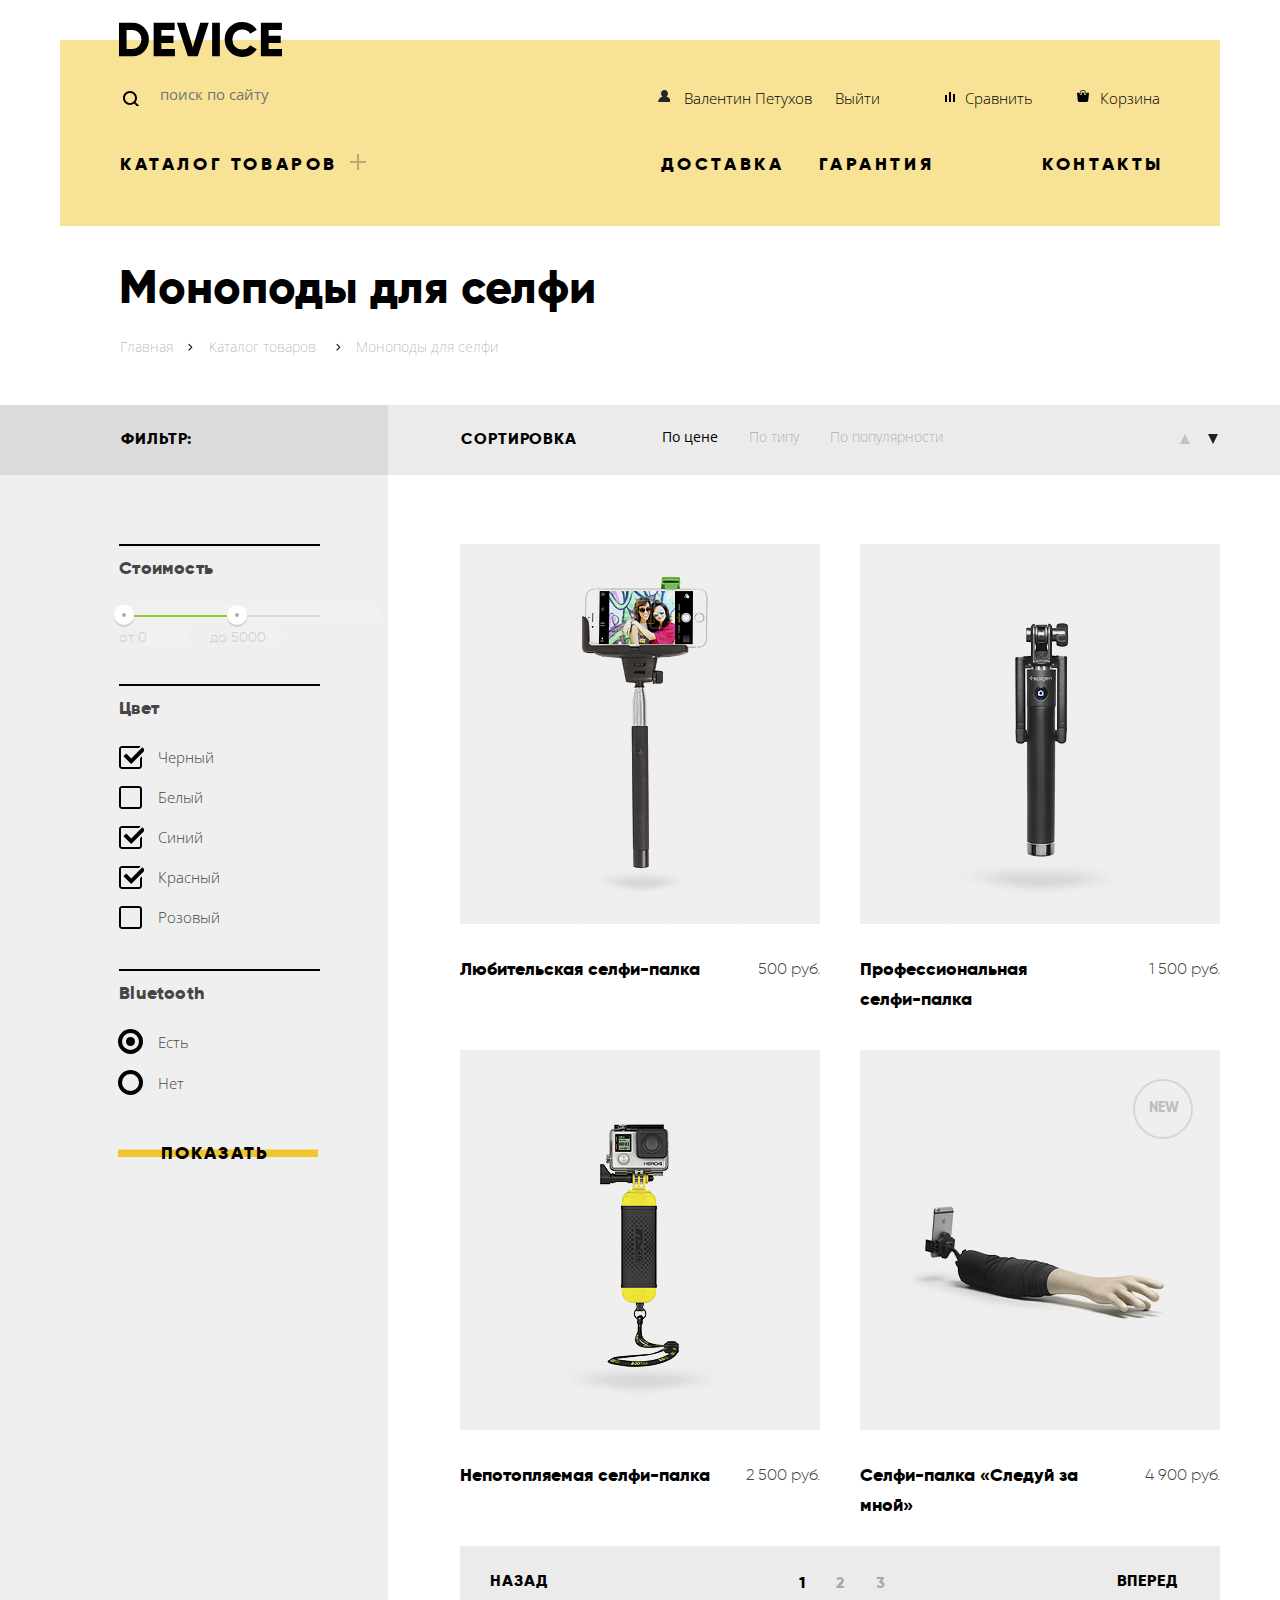
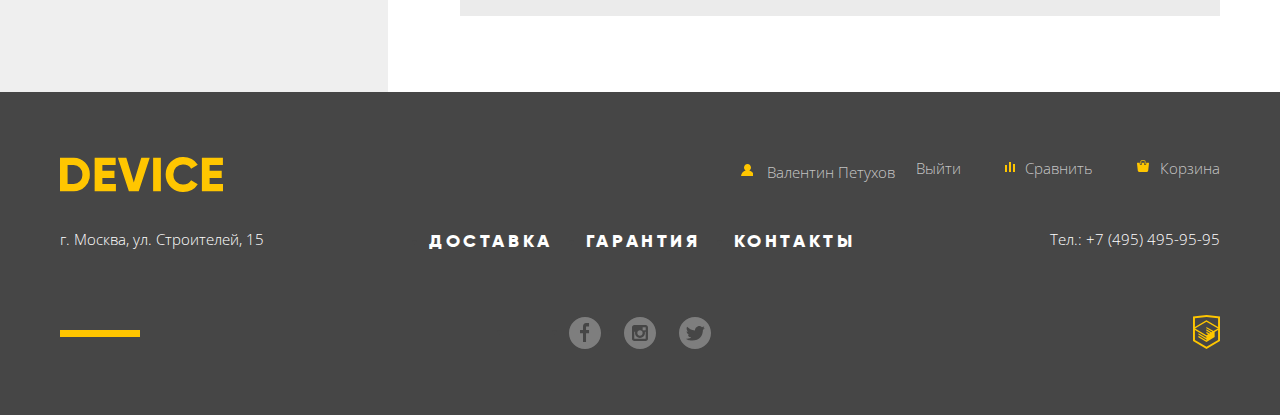
==== catalog.html @ 2dd7c814 "версия на предзащиту" ====
<!DOCTYPE html>
<html lang="ru">

<head>
  <meta charset="utf-8">
  <title>HTML Academy: Девайс</title>
  <link href="https://fonts.googleapis.com/css?family=Open+Sans:300,400&amp;subset=cyrillic" rel="stylesheet">
  <link href="css/normalize.css" rel="stylesheet">
  <link href="css/style-min.css" rel="stylesheet">
</head>

<body>
  <div class="container">
    <header class="header">
      <nav class="header-navigation">
        <a href="index.html"><img class="logo" src="img/logo.svg" width="163" height="35" alt="Логотип интернет-магазина гаджетов «Девайс»"></a>
        <div class="header-top">
          <form class="search-form" action="https://echo.htmlacademy.ru" method="get">
            <input class="search-input" name="search" placeholder="поиск по сайту" type="search">
            <button type="submit" class="button-search" tabindex="-1">Найти</button>
          </form>
          <ul class="user-navigation user-navigation-logged-in">
            <li><a class="user-navigation-username user-navigation-item logged-in" href="#">Валентин Петухов</a></li>
            <li><a class="user-navigation-login user-navigation-item logged-out" href="#">Войти</a></li>
            <li><a class="user-navigation-logout user-navigation-item logged-in" href="#">Выйти</a></li>
            <li><a class="user-navigation-compare user-navigation-item" href="#">Сравнить</a></li>
            <li><a class="user-navigation-basket user-navigation-item" href="#">Корзина</a></li>
          </ul>
        </div>
        <div class="header-bottom">
          <a href="catalog.html" class="dropdown">Каталог товаров</a>
          <div class="dropdown-list">
            <ul class="dropdown-sublist">
              <li><a class="dropdown-list-item" href="#">Виртуальная реальность</a></li>
              <li><a class="dropdown-list-item" href="catalog.html">Моноподы для селфи</a></li>
              <li><a class="dropdown-list-item" href="#">Экшн-камеры</a></li>
            </ul>
            <ul class="dropdown-sublist">
              <li><a class="dropdown-list-item" href="#">Фитнес-браслеты</a></li>
              <li><a class="dropdown-list-item" href="#">Умные часы</a></li>
            </ul>
            <ul class="dropdown-sublist">
              <li><a class="dropdown-list-item" href="#">Квадрокоптеры</a></li>
            </ul>
          </div>
          <ul class="site-navigation">
            <li><a class="site-navigation-delivery site-navigation-item" href="#">Доставка</a></li>
            <li><a class="site-navigation-waranty site-navigation-item" href="#">Гарантия</a></li>
            <li><a class="site-navigation-contacts site-navigation-item" href="#">Контакты</a></li>
          </ul>
        </div>
      </nav>
    </header>
  </div>
  <main>
    <div class="main-top container">
      <h1 class="visually-hidden">Каталог интернет-магазина гаджетов «Девайс»</h1>
      <h2 class="category-title">Моноподы для селфи</h2>
      <ul class="breadcrumbs">
        <li><a class="breadcrumbs-item" href="index.html">Главная</a></li>
        <li><a class="breadcrumbs-item" href="catalog.html">Каталог товаров</a></li>
        <li><a class="breadcrumbs-item">Моноподы для селфи</a></li>
      </ul>
    </div>
    <div class="main-controls-wrapper">
      <div class="main-controls container">
        <h2 class="filter-header">Фильтр:</h2>
        <section class="sort">
          <h2 class="sort-header">Сортировка</h2>
          <ul class="sort-list">
            <li class="sort-item sort-item-current"><a href="#">По цене</a></li>
            <li class="sort-item"><a href="#">По типу</a></li>
            <li class="sort-item"><a href="#">По популярности</a></li>
          </ul>
          <span class="sort-order">
            <a href="#" class="sort-up" aria-label="По возрастанию"></a>
            <a href="#" class="sort-down active" aria-label="По убыванию"></a>
          </span>
        </section>
      </div>
    </div>
    <div class="main-middle-wrapper">
      <div class="main-middle-container">
        <section class="filter">
          <h3 class="visually-hidden">Фильтр товаров</h3>
          <form action="https://echo.htmlacademy.ru" class="filter-form">
            <fieldset class="price-filter">
              <legend class="filter-title">Стоимость</legend>
              <div class="range-filter">
                <div class="range-controls">
                  <div class="scale">
                    <div class="bar"></div>
                  </div>
                  <div class="toggle toggle-min"></div>
                  <div class="toggle toggle-max"></div>
                </div>
                <div class="price-controls">
                  <label class="min-price">от <input name="min-price" type="text" value="0"></label>
                  <label class="max-price">до <input name="max-price" type="text" value="5000"></label>
                </div>
              </div>
            </fieldset>
            <fieldset class="color">
              <legend class="filter-title">Цвет</legend>
              <input class="visually-hidden" type="checkbox" name="black" id="black" checked><label class="checkbox-color"
                for="black">Черный</label>
              <input class="visually-hidden" type="checkbox" name="white" id="white"><label class="checkbox-color" for="white">Белый</label>
              <input class="visually-hidden" type="checkbox" name="blue" id="blue" checked><label class="checkbox-color"
                for="blue">Синий</label>
              <input class="visually-hidden" type="checkbox" name="red" id="red" checked><label class="checkbox-color"
                for="red">Красный</label>
              <input class="visually-hidden" type="checkbox" name="pink" id="pink"><label class="checkbox-color" for="pink">Розовый</label>
            </fieldset>
            <fieldset class="bluetooth">
              <legend class="filter-title">Bluetooth</legend>
              <input class="visually-hidden" name="bluetooth" id="bluetooth-yes" type="radio" checked><label class="checkbox-bluetooth"
                for="bluetooth-yes">Есть</label>
              <input class="visually-hidden" name="bluetooth" id="bluetooth-no" type="radio"><label class="checkbox-bluetooth"
                for="bluetooth-no">Нет</label>
            </fieldset>
            <button type="submit" class="filter-button button">Показать</button>
          </form>
        </section>
        <div class="main-right">
          <section class="goods">
            <h3 class="visually-hidden">Список товаров</h3>
            <ul class="goods-list">
              <li class="goods-item">
                <div class="goods-item-image">
                  <img src="img/product1.jpg" width="360" height="380" alt="Любительская селфи-палка">
                  <div class="goods-pop-up">
                    <button class="button put-in-basket">В корзину</button>
                    <button class="compare">Добавить к сравнению</button>
                  </div>
                </div>
                <div class="goods-info">
                  <h4>
                    <a class="goods-item-name" href="#">Любительская селфи-палка</a>
                  </h4>
                  <span class="goods-item-price">500 руб.</span>
                </div>
              </li>
              <li class="goods-item">
                <div class="goods-item-image">
                  <img src="img/product2.jpg" width="360" height="380" alt="Любительская селфи-палка">
                  <div class="goods-pop-up">
                    <button class="button put-in-basket">В корзину</button>
                    <button class="compare">Добавить к сравнению</button>
                  </div>
                </div>
                <div class="goods-info">
                  <h4>
                    <a class="goods-item-name" href="#">Профессиональная селфи-палка</a> </h4> <span class="goods-item-price">1
                    500 руб.</span>
                </div>
              </li>
              <li class="goods-item">
                <div class="goods-item-image">
                  <img src="img/product3.jpg" width="360" height="380" alt="Любительская селфи-палка">
                  <div class="goods-pop-up">
                    <button class="button put-in-basket">В корзину</button>
                    <button class="compare">Добавить к сравнению</button>
                  </div>
                </div>
                <div class="goods-info">
                  <h4>
                    <a class="goods-item-name" href="#">Непотопляемая селфи-палка</a>
                  </h4>
                  <span class="goods-item-price">2 500 руб.</span>
                </div>
              </li>
              <li class="goods-item">
                <div class="goods-item-image new-product">
                  <img src="img/product4.jpg" width="360" height="380" alt="Любительская селфи-палка">
                  <div class="goods-pop-up">
                    <button class="button put-in-basket">В корзину</button>
                    <button class="compare">Добавить к сравнению</button>
                  </div>
                </div>
                <div class="goods-info">
                  <h4>
                    <a class="goods-item-name" href="#">Селфи-палка «Следуй за мной»</a>
                  </h4>
                  <span class="goods-item-price">4 900 руб.</span>
                </div>
              </li>
            </ul>
          </section>
          <div class="page-navigation">
            <a href="#" class="prev">Назад</a>
            <ul class="page-numbers">
              <li class="page-number page-number-current"><a>1</a></li>
              <li class="page-number"><a href="#">2</a></li>
              <li class="page-number"><a href="#">3</a></li>
            </ul>
            <a href="#" class="next">Вперед</a>
          </div>
        </div>
      </div>
    </div>
  </main>
  <footer>
    <div class="container">
      <div class="footer-top">
        <a href="index.html"><img class="footer-logo" src="img/logo-orange.svg" width="163" height="35" alt="Логотип интернет-магазина гаджетов «Девайс»"></a>
        <ul class="footer-user-navigation user-navigation-logged-in">
          <li><a class="user-navigation-username user-navigation-item logged-in" href="#">Валентин Петухов</a></li>
          <li><a class="user-navigation-login user-navigation-item logged-out" href="#">Войти</a></li>
          <li><a class="user-navigation-logout user-navigation-item logged-in" href="#">Выйти</a></li>
          <li><a class="user-navigation-compare user-navigation-item" href="#">Сравнить</a></li>
          <li><a class="user-navigation-basket user-navigation-item" href="#">Корзина</a></li>
        </ul>
      </div>
      <div class="footer-middle">
        <address class="footer-address">г. Москва, ул. Строителей, 15</address>
        <ul class="footer-site-navigation">
          <li><a class="site-navigation-item" href="#">Доставка</a></li>
          <li><a class="site-navigation-item" href="#">Гарантия</a></li>
          <li><a class="site-navigation-item" href="#">Контакты</a></li>
        </ul>
        <span class="footer-tel">Тел.:<a href="tel:74954959595"> +7 (495) 495-95-95</a></span>
      </div>
      <div class="footer-bottom">
        <ul class="social">
          <li><a class="social-button social-button-facebook" href="#" aria-label="Мы в Фейсбуке"></a></li>
          <li><a class="social-button social-button-instagram" href="#" aria-label="Мы в Инстаграме"></a></li>
          <li><a class="social-button social-button-twitter" href="#" aria-label="Мы в Твиттере"></a></li>
        </ul>
        <a class="developer-logo" href="https://htmlacademy.ru/intensive/htmlcss" aria-label="Ссылка на лендинг интенсива «Профессиональный HTML и CSS, уровень 1»"></a>
      </div>
    </div>
  </footer>
</body>

</html>
---- css/style-min.css ----
@font-face{font-family:"Gilroy";src:local("Gilroy Light"),local("Gilroy-Light"),url(../fonts/gilroylight.woff2) format("woff2"),url(../fonts/gilroylight.woff) format("woff");font-style:normal;font-weight:300}@font-face{font-family:"Gilroy";src:local("Gilroy ExtraBold"),local("Gilroy-ExtraBold"),url(../fonts/gilroyextrabold.woff2) format("woff2"),url(../fonts/gilroyextrabold.woff) format("woff");font-style:normal;font-weight:800}*,::before,::after{box-sizing:inherit}html{box-sizing:border-box}.content-box-compontent{box-sizing:content-box}.visually-hidden{position:absolute;clip:rect(0,0,0,0);width:1px;height:1px;margin:-1px}body{margin:0;font-family:"Open Sans",Arial,sans-serif;font-size:15px;line-height:30px;font-weight:300;color:#464646;background-color:#fff}a{text-decoration:none}img{max-width:100%;max-height:100%}.header{background-image:linear-gradient(180deg,#fff ,#fff 40px,rgba(240,197,46,.5) 40px,rgba(240,197,46,.5) 226px)}.header-top,.header-bottom{border:1px solid transparent}.logo:hover,.footer-logo:hover{opacity:.6}.logo:active,.footer-logo:active{opacity:.3}.button-search{background:0 0;color:transparent;border:0}.search-input:focus+.button-search{width:85px;height:49px;border:2px transparent;border-left:2px solid #000;border-top:2px solid #000;border-bottom:2px solid #000;border-right:2px solid #000;background:0 0;float:right;color:#000;cursor:pointer}.search-input:focus+.button-search:hover{background-color:#000;color:#fff}.search-input:focus+.button-search:active{color:rgba(255,255,255,.3)}.search-form{width:441px}.search-input{background-color:transparent;color:rgba(0,0,0,.3);border:0;width:356px;padding-left:40px;padding-top:19px;padding-bottom:15px;outline:0}.search-input:focus{height:49px;border-bottom:2px solid #000;background:0 0;width:356px}.search-form:hover .search-input::-webkit-input-placeholder{color:rgba(0,0,0,.6)}.search-form:hover .search-input:-ms-input-placeholder{color:rgba(0,0,0,.6)}.search-form:hover .search-input::-ms-input-placeholder{color:rgba(0,0,0,.6)}.search-form:hover .search-input::placeholder{color:rgba(0,0,0,.6)}.search-input:focus{color:#000}.button-search:active{color:rgba(255,255,255,.3);background-color:#000;width:85px;height:49px;border-left:2px solid #000;border-top:2px solid #000;border-bottom:2px solid #000;border-right:2px solid #000;float:right;cursor:pointer}.user-navigation,.dropdown-list,.site-navigation{list-style:none;color:#000}.user-navigation a,.dropdown-list a,.site-navigation a,.dropdown{color:#000}.user-navigation a:hover .user-navigation a::before,.user-navigation a:hover,.dropdown-list a:hover,.site-navigation a:hover,.dropdown:hover{opacity:.6}.user-navigation a:active,.dropdown-list a:active,.site-navigation a:active,.dropdown:active{color:rgba(0,0,0,.3)}.site-navigation a,.dropdown{font-family:"Gilroy",Arial,sans-serif;font-size:18px;font-weight:800;line-height:24px;text-transform:uppercase;letter-spacing:3.6px}.features-slider{list-style:none;position:relative}.slider-title{color:#000;font-family:"Gilroy",Arial,sans-serif;font-size:47px;font-weight:800;line-height:56px;letter-spacing:.17px}.slider-title-number{color:#fff;font-family:"Gilroy",Arial,sans-serif;font-size:179px;font-weight:800;line-height:179.2px}.slider-description{font-family:"Open Sans",Arial,sans-serif;font-size:15px;font-weight:300;line-height:30px}.button{color:#000;font-family:"Gilroy",Arial,sans-serif;font-size:18px;font-weight:800;line-height:24px;text-transform:uppercase;padding-top:6px;padding-right:7px;width:220px;border:0;background-image:linear-gradient(180deg,transparent,transparent 14px,#f0c52e 14px,#f0c52e 21px,transparent 22px,transparent 40px);text-align:center;height:40px;letter-spacing:2.15px;display:inline-block;vertical-align:top}.button:hover{background-image:linear-gradient(#f0c52e,#f0c52e);cursor:pointer}.button:active{color:rgba(0,0,0,.3)}.features-definition{color:#000;font-family:"Gilroy",Arial,sans-serif;font-size:36px;font-weight:300;line-height:48px}.features-header{font-size:13px;line-height:20px}.category-list{list-style:none}.category-name{color:#000;font-family:"Gilroy",Arial,sans-serif;font-size:18px;font-weight:800;line-height:24px}.category-name:active{color:rgba(0,0,0,.3)}.services{background-image:linear-gradient(180deg,#fff,#fff 100px,#e5e5e5 100px,#e5e5e5 388px)}.services-list{list-style:none}.service-name{color:#000;font-family:"Gilroy",Arial,sans-serif;font-size:47px;font-weight:800;line-height:48px}.brands-list{list-style:none}.brands-item{-webkit-filter:grayscale(100%);filter:grayscale(100%);opacity:.2}.brands-item:hover{-webkit-filter:none;filter:none;opacity:1;transition:1s}.about-title{color:#000;font-family:"Gilroy",Arial,sans-serif;font-size:47px;font-weight:800;line-height:48px}.about-partners{list-style:none;margin-bottom:57px}.about-partners-item{color:#000;font-family:"Gilroy",Arial,sans-serif;font-size:16px;font-weight:800;line-height:40px}.contacts-title{color:#000;font-family:"Gilroy",Arial,sans-serif;font-size:47px;font-weight:800;line-height:48px}footer{background-color:#464646;border:1px solid transparent}.footer-user-navigation .user-navigation-item{color:rgba(255,255,255,.7)}.footer-user-navigation .user-navigation-item:hover{color:#fff}.footer-user-navigation>li a.user-navigation-item:hover::before{opacity:.6}.footer-user-navigation>li a.user-navigation-item:active::before{opacity:.3}.footer-user-navigation .user-navigation-item:active{color:rgba(255,255,255,.3)}a.user-navigation-username{display:inline}.footer-site-navigation .site-navigation-item,.footer-address,.footer-tel,.footer-tel a{color:#fff;font-style:normal}.footer-address{min-width:203px}.footer-tel{min-width:164px}.footer-site-navigation .site-navigation-item{font-family:"Gilroy",Arial,sans-serif;font-size:18px;font-weight:800;line-height:24px;text-transform:uppercase;letter-spacing:3.6px}.footer-site-navigation .site-navigation-item:hover{color:rgba(255,255,255,.6)}.footer-site-navigation .site-navigation-item:active{color:rgba(255,255,255,.3)}.write-us-form input[type=text],.write-us-form input[type=email]{font:inherit;background-color:#f2f2f2;border:0;width:360px;height:50px;padding-left:20px;color:rgba(70,70,70,.4)}.write-us-form input[type=text]:invalid,.write-us-form input[type=email]:invalid{background-color:rgba(237,181,181,.5);color:rgba(70,70,70,.4)}.write-us-form input[type=text]:focus,.write-us-form input[type=email]:focus,.write-us-form textarea:focus{background-color:rgba(255,255,255,.5);border:3px solid #f0c52e;outline:0;color:#464646}.write-us-form textarea{resize:none;background-color:#f2f2f2;padding-top:8px;padding-left:20px;width:760px;height:156px;border:0;font:inherit;color:rgba(70,70,70,.4)}.write-us-form input::-webkit-input-placeholder,.write-us-form textarea::-webkit-input-placeholder{opacity:.4;color:#464646;font-family:"Open Sans",Arial,sans-serif;font-size:14px;font-weight:400}.write-us-form input:-ms-input-placeholder,.write-us-form textarea:-ms-input-placeholder{opacity:.4;color:#464646;font-family:"Open Sans",Arial,sans-serif;font-size:14px;font-weight:400}.write-us-form input::-ms-input-placeholder,.write-us-form textarea::-ms-input-placeholder{opacity:.4;color:#464646;font-family:"Open Sans",Arial,sans-serif;font-size:14px;font-weight:400}.write-us-form input::placeholder,.write-us-form textarea::placeholder{opacity:.4;color:#464646;font-family:"Open Sans",Arial,sans-serif;font-size:14px;font-weight:400}button.button{background:0 0;background-image:linear-gradient(180deg,transparent,transparent 19px,#f0c52e 20px,#f0c52e 27px,transparent 27px,transparent 40px)}.category-title{color:#000;font-family:"Gilroy",Arial,sans-serif;font-size:47px;font-weight:800;line-height:48px}.breadcrumbs{list-style:none}.breadcrumbs-item,.sort-item a{color:rgba(0,0,0,.3);font-family:"Open Sans",Arial,sans-serif;font-size:14px;font-weight:300;line-height:24px}.breadcrumbs-item:hover,.sort-item a:hover{color:rgba(0,0,0,.6)}.breadcrumbs-item:active{color:rgba(0,0,0,.1)}.sort-item a:active,.sort-item-current a{color:#000;font-family:"Open Sans",Arial,sans-serif;font-size:14px;font-weight:400;line-height:18px}.filter-header,.sort-header{color:#000;font-family:"Gilroy",Arial,sans-serif;font-size:16px;font-weight:800;line-height:24px;text-transform:uppercase;letter-spacing:.91px}.sort-list{list-style:none}.sort-list li{margin-right:31px}.sort-item{font-size:14px;font-weight:400;flex-shrink:0}.sort-order{display:flex;max-height:10px;margin-top:20px}.sort-up{border-width:0 5.5px 10px 5.5px;border-color:transparent transparent #231f20 transparent;border-style:solid;display:block;margin-right:18px;opacity:.2}.sort-down{border-width:10px 5.5px 0 5.5px;border-color:#231f20 transparent transparent transparent;border-style:solid;display:block;opacity:.2}.sort-up.active,.sort-down.active,.sort-up:active,.sort-down:active{opacity:1}.sort-up:hover,.sort-down:hover{opacity:.4}.goods-list{list-style:none;margin:0;margin-top:30px}.goods-item-name{color:#000;font-family:"Gilroy",Arial,sans-serif;font-size:18px;font-weight:800;line-height:24px}.goods-item-price{color:#464646;font-family:"Gilroy",Arial,sans-serif;font-size:16px;font-weight:300;line-height:24px}.goods-item-image:hover{opacity:.7}.goods-item-image:hover .goods-pop-up{opacity:1}.compare{line-height:20px;font-family:"Open Sans",Arial,sans-serif;font-size:13px;font-weight:300;border:0;background:0 0;cursor:pointer;color:rgba(0,0,0,.5)}.compare:hover{color:#000}.compare:active{color:rgba(0,0,0,.2)}.page-navigation{width:760px;height:70px;padding:1px;background-color:#ebebeb;display:flex;margin-top:-10px}.page-numbers{display:flex;list-style:none;width:100%;justify-content:center;padding-left:19px;margin-top:20px}.prev,.next{display:block;width:137px;padding-left:29px;padding-right:30px;padding-top:22px;color:#000;font-family:"Gilroy",Arial,sans-serif;font-size:16px;font-weight:800;line-height:24px;text-transform:uppercase;letter-spacing:.91px}.next{padding-right:41px}.prev:hover,.next:hover{background-color:#d8d8d8}.prev:active,.next:active{color:rgba(0,0,0,.3)}.page-number:not(:first-child){margin-left:31px}.page-number a{color:rgba(0,0,0,.3);font-family:"Gilroy",Arial,sans-serif;font-size:16px;font-weight:800}.page-number a:hover{color:rgba(0,0,0,.6)}.page-number a:active,.page-number-current a{color:#000}.container{margin:0 auto;width:1200px;padding:0 20px}.header{min-height:226px}.header-top{display:flex;justify-content:space-between}.user-navigation{display:flex;flex-wrap:wrap}.user-navigation.user-navigation-logged-out>li:nth-child(n+4){margin-left:20px}.footer-user-navigation{flex-wrap:wrap}.footer-user-navigation.user-navigation-logged-out>li:nth-child(n+4){margin-left:20px}.dropdown-list{display:none}.header-bottom{display:flex;justify-content:space-between}.site-navigation{display:flex;flex-wrap:wrap}.features-slider{margin:0;padding-left:0}.features-slider li{display:flex;padding-left:90px;padding-top:2px;min-height:594px;background-image:linear-gradient(180deg,rgba(240,197,46,.5),rgba(240,197,46,.5) 113px,#fff 113px,#fff 594px)}.categories{min-height:322px}.services-list{margin:0}.category-name{margin:0}.category-item:nth-child(2) h2{max-width:115px}.category-list{margin:0;display:flex;flex-wrap:nowrap}.services{min-height:388px}.service-name{margin-top:0}.services-list{margin-top:0}.brands-list{display:flex;margin-top:0;margin-bottom:0;margin-left:0;padding-left:0;flex-wrap:wrap}.about-contacts-wrapper{min-height:550px;display:flex;align-items:flex-start;justify-content:space-between;padding-top:13px;padding-bottom:80px}footer{min-height:323px}.footer-top,.footer-middle,.footer-bottom,.footer-user-navigation,.footer-site-navigation{display:flex}.footer-user-navigation{flex-wrap:wrap;list-style:none}.user-navigation{flex-wrap:wrap}.modal-write-us{display:none}.modal-map{display:none}.breadcrumbs{display:flex}.main-middle-container{display:flex;margin:0 auto;width:1200px;padding:0 20px}.main-controls-wrapper{background-image:linear-gradient(to right,#dbdbdb,#dbdbdb 50%,#ebebeb 50%,#ebebeb)}.main-middle-wrapper{background-image:linear-gradient(to right,#efefef,#efefef 50%,#fff 50%,#fff)}.main-controls{display:flex;min-height:70px}.filter{min-width:328px}.sort{display:flex;width:830px;background-color:#ebebeb;padding-left:73px;padding-top:9px}.main-right{min-width:800px;padding-left:72px;background-color:#fff;min-height:1217px;padding-top:39px}.color,.bluetooth{display:flex;flex-direction:column}.goods-list{display:flex;flex-wrap:wrap;padding-left:0}.sort-list{display:flex;margin-top:8px;flex-grow:1;flex-wrap:wrap}li.first-slide{display:none}li.second-slide{display:none}li.third-slide{display:none}li.services-third-slide,li.services-second-slide{display:none}.services-slider{margin-top:0}header{padding-top:22px;padding-left:59px;padding-right:55px}.dropdown{padding-top:22px;min-width:240px}.site-navigation{padding-top:4px}.site-navigation-waranty{margin-right:108px}.site-navigation-delivery{margin-right:35px}.user-navigation-logged-out .logged-in{display:none}.user-navigation-logged-in .logged-out{display:none}.user-navigation-logged-out li:first-child{margin-top:0;min-width:234px}.user-navigation-logged-in li:first-child{margin-top:0;min-width:171px}.user-navigation-logged-in li:nth-child(3){margin-top:0;min-width:63px}.user-navigation-logged-in{padding-top:0}.user-navigation-compare{position:relative;padding-left:20px;margin-left:47px}.user-navigation-compare::before{content:"";position:absolute;top:4px;left:0;width:12px;height:17px;background-image:url(../img/compare.svg);background-repeat:no-repeat;background-position:0 0}.user-navigation{padding-right:4px;margin-top:16px}.user-navigation-basket{margin-left:50px;margin-right:0;padding-left:17px;position:relative}.user-navigation-basket::before{content:"";position:absolute;top:2px;left:-6px;width:12px;height:12px;background-image:url(../img/cart.svg);background-repeat:no-repeat;background-position:0 0}a.user-navigation-login{position:relative;padding-left:20px}a.user-navigation-username{position:relative;padding-left:20px}.user-navigation-login::before,.user-navigation-username::before{content:"";position:absolute;top:2px;left:-6px;width:12px;height:12px;background-image:url(../img/user.svg);background-repeat:no-repeat;background-position:0 0}.search-form{position:relative}.search-form::before{content:"";position:absolute;top:24px;left:3px;width:17px;height:15px;background-image:url(../img/search.svg);background-repeat:no-repeat;background-position:0 0}.slider-controls label{display:inline-block;vertical-align:top;width:12px;height:12px;margin-right:8px;margin-left:13px;vertical-align:top;background-color:transparent;border:1px solid #050505;border-radius:50%;cursor:pointer}.slider-controls{position:absolute;bottom:235px;right:95px;z-index:20;font-size:0}#first-slide:checked~.features-slider #slide1,#second-slide:checked~.features-slider #slide2,#third-slide:checked~.features-slider #slide3{display:flex}.features-table th{padding-top:7px;display:block}.features-table tr{display:flex;flex-direction:column;padding-right:71px;display:block}.features-table tbody{display:flex;padding-top:45px}.slider-container{position:relative}.first-label{position:relative}#first-slide:checked~.slider-controls label:first-child:before,#second-slide:checked~.slider-controls label:nth-child(2):before,#third-slide:checked~.slider-controls label:nth-child(3):before{content:"";position:absolute;display:inline-block;vertical-align:top;width:6px;height:6px;margin-right:8px;margin-top:2px;margin-left:2px;vertical-align:top;background-color:transparent;border:1px solid #050505;border-radius:50%;cursor:pointer}.slider-title-number{position:absolute;right:49px;top:-10px;z-index:5}.item-info{padding-top:31px;width:561px}.slider-description{max-width:480px;margin-top:20px;min-height:90px}.slider-title{margin-bottom:0;position:relative;z-index:21}li.second-slide{padding-left:116px}.second-slide img{margin-top:12px}li.third-slide{padding-left:31px}.third-slide img{margin-top:65px}.slide{justify-content:space-between}.features-table tr:nth-child(2){padding-left:7px}.third-slide>.item-info>.features-table tr:first-child{padding-right:35px}.slider-title::before{content:"";position:absolute;background-color:#fff;width:100px;height:7px;z-index:100;right:460px;bottom:146px}.dropdown{position:relative;padding-right:20px}.dropdown::before{-webkit-transform:rotate(90deg);transform:rotate(90deg)}.dropdown::before,.dropdown::after{position:absolute;right:-6px;top:31px;width:16px;height:2px;margin-bottom:-1px;content:'';opacity:1;background-color:#b9a975}.site-navigation>li:nth-child(n+4)>a{margin-left:20px}.header-bottom{position:relative}.dropdown:hover+.dropdown-list,.dropdown-list:hover{position:absolute;right:0;background-color:#f8e296;display:flex;top:45px;width:1160px;min-height:163px;left:-60px;z-index:120;padding-left:20px;padding-top:30px}.dropdown-sublist{list-style:none;padding-right:19px}.category-list{padding-left:0;flex-wrap:wrap}.category-list>li:nth-child(6n) a{margin-right:0}.categories{display:flex}a.category-link{padding-top:193px;display:block;width:160px;margin-right:40px}.category-item{position:relative}.virtual-reality:before,.monopod:before,.action-cameras:before,.bracelets:before,.smart-watches:before,.quadrocopter:before{content:"";position:absolute;top:52px;left:31px;width:125px;height:125px;background-repeat:no-repeat;background-position:0 0;z-index:10}.virtual-reality:before{background-image:url(../img/popular-1.svg)}.monopod:before{background-image:url(../img/popular-2.svg);top:41px;left:38px}.action-cameras:before{background-image:url(../img/popular-3.svg);top:38px;left:49px}.bracelets:before{background-image:url(../img/popular-4.svg);top:50px;left:28px}.smart-watches:before{background-image:url(../img/popular-5.svg);top:32px;left:55px}.quadrocopter:before{background-image:url(../img/poppular-6.svg);top:49px;left:13px;width:132px}.virtual-reality:after,.monopod:after,.action-cameras:after,.bracelets:after,.smart-watches:after,.quadrocopter:after{content:"";position:absolute;top:0;left:0;width:160px;height:160px;background-color:#f0c52e;background-repeat:no-repeat;background-position:0 0;z-index:5;opacity:.5}.virtual-reality:hover:after,.monopod:hover:after,.action-cameras:hover:after,.bracelets:hover:after,.smart-watches:hover:after,.quadrocopter:hover:after{opacity:1}.virtual-reality:active:before,.virtual-reality:active h2,.monopod:hover:active:before,.monopod:active h2,.action-cameras:active:before,.action-cameras:active h2,.bracelets:active:before,.bracelets:active:active h2,.smart-watches:active:before,.smart-watches:active h2,.quadrocopter:active:before,.quadrocopter:active h2{opacity:.3}.middle-slider-wrapper{display:flex}.middle-slider-slider-controls{display:flex;flex-direction:column;width:284px;position:relative}.middle-slider-slider-controls::after{content:"";position:absolute;width:7px;height:319px;background-color:#000;right:0;top:-82px}.middle-slider-slider-controls{margin-top:82px}.middle-slider-slider-controls .button{width:160px;padding-left:4px;margin-bottom:23px}#middle-slider-first-slide:checked~.middle-slider-wrapper>.middle-slider-slider-controls label:first-child,#middle-slider-second-slide:checked~.middle-slider-wrapper>.middle-slider-slider-controls label:nth-child(2),#middle-slider-third-slide:checked~.middle-slider-wrapper>.middle-slider-slider-controls label:nth-child(3){background-image:linear-gradient(#000,#000);color:#f7e184;width:278px;padding-top:8px;padding-right:125px;box-sizing:border-box;margin-top:-3px;margin-bottom:26px}.services-slider{width:876px}#middle-slider-first-slide:checked~.middle-slider-wrapper>.services-slider #middle-slider-slide1,#middle-slider-second-slide:checked~.middle-slider-wrapper>.services-slider #middle-slider-slide2,#middle-slider-third-slide:checked~.middle-slider-wrapper>.services-slider #middle-slider-slide3{display:block}.services-first-slide{display:none}.services-slider li{padding-top:72px;padding-left:77px;position:relative}.service-name{margin-bottom:32px}.service-description{width:450px}.services-slider li::before{content:"";position:absolute;top:85px;right:37px;width:165px;height:190px;background-repeat:no-repeat;background-position:0 0;z-index:5;opacity:1}.services-first-slide::before{background-image:url(../img/delivery.svg)}li.services-second-slide::before{background-image:url(../img/warranty.svg);top:61px;right:52px}li.services-third-slide::before{background-image:url(../img/credit.svg);top:61px;right:61px}.brands{min-height:287px;padding-top:94px}.brands-item:not(:first-child){padding-left:40px}.contacts{min-height:562px;display:flex;flex-direction:column}.about{min-height:562px;display:flex;flex-direction:column}.about .button,.contacts .button{padding-right:19px;width:260px;display:block}.about-title{margin-bottom:28px;position:relative}.about-title::before{content:"";width:80px;height:7px;top:-52px;position:absolute;background-color:#000}.about-text{width:475px}.about-partners{margin-top:50px;padding-left:35px}.about-partners-item{position:relative}.about-partners-item::before{content:"";position:absolute;display:inline-block;vertical-align:top;width:8px;height:8px;background-color:transparent;border:2px solid #e5e5e5;border-radius:50%;left:-34px;top:17px}.contacts-title{position:relative;margin-left:0;margin-bottom:28px}.contacts-title::before{content:"";width:80px;height:7px;margin-left:3px;top:-52px;position:absolute;background-color:#000}.contacts{padding-left:7px;width:570px}.contacts-info{padding-left:1px;margin-bottom:39px}.contacts img{margin-left:3px}.contacts .button{margin-left:3px;padding-left:6px}.footer-top{padding-top:47px}.footer-user-navigation{margin-top:13px;margin-left:auto}.footer-user-navigation.user-navigation-logged-out li:first-child{margin-top:4px;min-width:107px}.footer-user-navigation.user-navigation-logged-in li:first-child{margin-top:4px;min-width:149px}.footer-user-navigation.user-navigation-logged-in li:nth-child(4)>a{margin-top:0;margin-left:44px}.footer-user-navigation.user-navigation-logged-in .user-navigation-logout{padding-left:20px}.footer-top .user-navigation-login::before,.footer-top .user-navigation-username::before{background-image:url(../img/user-orange.svg)}.footer-top .user-navigation-compare::before{background-image:url(../img/compare-orange.svg)}.footer-top .user-navigation-basket::before{background-image:url(../img/cart-orange.svg)}.footer-user-navigation>li:nth-child(2) a.user-navigation-item{margin-left:-3px}.footer-logo{margin-top:17px}.footer-middle{padding-top:22px}ul.footer-site-navigation{margin-top:2px;padding-left:0;margin-left:165px;flex-wrap:wrap}.footer-site-navigation li{margin-right:33px}.footer-tel{margin-left:auto}.footer-bottom{position:relative;min-height:100px}.footer-bottom::before{content:"";position:absolute;width:80px;height:7px;top:59px;background-color:#ffc600}.social{display:flex;margin-left:454px;margin-top:45px;padding:0;max-width:190px;flex-wrap:wrap}.social li{padding-bottom:10px}a.social-button{position:relative;margin-left:55px;opacity:.3}.social-button::after{content:"";position:absolute;width:32px;height:32px;opacity:1;background-image:url(../img/fb.svg);padding-right:22px;top:-4px}.social-button:hover,.social-button:focus,.developer-logo:hover{opacity:.6}.social-button:active{opacity:.1}.developer-logo:active,.developer-logo:focus{opacity:.3}.social-button-facebook::after{background-image:url(../img/fb.svg)}.social-button-instagram::after{background-image:url(../img/inst.svg)}.social-button-twitter::after{background-image:url(../img/twit.svg)}.developer-logo{position:relative;margin-left:auto}.developer-logo:after{content:"";position:absolute;width:27px;height:34px;right:0;bottom:22px;background-image:url(../img/logo-html.svg)}.goods-item{position:relative}.breadcrumbs{margin-left:20px}.category-title{margin-top:37px;margin-left:59px;margin-bottom:20px}.breadcrumbs li:first-child{position:relative;margin-right:36px}.breadcrumbs li:not(:first-child){position:relative;margin-right:40px}.breadcrumbs>li:not(:last-of-type)::before,.breadcrumbs>li:not(:last-of-type)::after{position:absolute;right:-19px;top:17px;width:4px;height:1.3px;margin-bottom:-3px;content:'';background-color:#000}.breadcrumbs>li:not(:last-of-type)::after{-webkit-transform:translateY(-3px) rotate(45deg);transform:translateY(-3px) rotate(45deg)}.breadcrumbs>li:not(:last-of-type)::before{-webkit-transform:translateY(3px) rotate(-45deg);transform:translateY(3px) rotate(-45deg);width:5px;top:14px;right:-20px}.breadcrumbs>li:not(:first-child)::before{right:-25px}.breadcrumbs>li:not(:first-child)::after{right:-24px}.main-top{min-height:142px}.filter-item{margin:0;padding:0;border:0}.range-filter{width:260px;margin-top:20px;box-sizing:content-box}.filter-item legend{font-size:18px;line-height:24px;text-transform:uppercase;font-weight:700}.range-controls{position:relative;height:7px;margin-left:-5px;margin-bottom:0;padding-top:10px;padding-right:59px;background-color:#f1f1f1;border-radius:5px}.range-controls .scale{height:2px;background:#d7dcde}.range-controls .bar{width:60%;height:2px;margin-left:0;background:#91c92f}.range-controls .toggle{position:absolute;top:0;left:0;width:4px;height:4px;padding:0;border:8px solid #fff;background-color:#ababab;box-shadow:0 2px 1px 0 #cfcfcf;border-radius:50%;cursor:pointer}.range-controls .toggle-min{left:0}.range-controls .toggle-max{left:113px}.price-controls{font-size:0}.price-controls label{display:inline-block;vertical-align:top;min-width:91px;font-size:14px;font-family:"Gilroy",Arial,sans-serif;font-weight:300;color:#cfcfcf}.price-controls input{width:50px;padding:0 0;text-align:left;color:#cfcfcf;border:0;border-radius:5px;background:#f1f1f1;font-family:"Gilroy",Arial,sans-serif;font-weight:300}.filter-form fieldset{border:0}.filter-header{width:328px;padding-left:61px;padding-top:9px}.sort-header{padding-right:45px}.checkbox-color{position:relative;padding-left:30px;cursor:pointer}.checkbox-color{position:relative}input[type=checkbox]:focus+.checkbox-color::before,input[type=radio]:focus+.checkbox-bluetooth::before{outline-width:1px;outline-style:dotted}input[type=checkbox]:checked+.checkbox-color::before{content:"";position:absolute;top:4px;left:0;width:25px;height:25px;background-image:url(../img/checkbox-on.svg);background-repeat:no-repeat;background-position:0 0}input[type=checkbox]+.checkbox-color::before{content:"";position:absolute;top:4px;left:0;width:25px;height:25px;background-image:url(../img/checkbox-off.svg);background-repeat:no-repeat;background-position:0 0}.filter-form legend{font-family:"Gilroy",Arial,sans-serif;font-size:18px;font-weight:800;line-height:24px;letter-spacing:.18px;position:relative}.filter-title{position:relative}.price-filter{margin-top:81px;margin-left:48px;min-height:140px}.color{padding-top:22px;margin-left:48px;min-height:285px}.filter-form legend::before{content:"";height:2px;width:201px;position:absolute;background-color:#000;top:-12px}.checkbox-color{margin-bottom:10px;padding-left:39px}.bluetooth{padding-top:22px;margin-left:48px;min-height:149px}.checkbox-bluetooth{position:relative}input[type=radio]+.checkbox-bluetooth::before{box-sizing:border-box;width:25px;height:25px;border:4px solid #000;border-radius:50%;position:absolute;left:-1px;top:2px;content:''}input[type=radio]:checked+.checkbox-bluetooth::after{position:absolute;top:14px;left:-1px;width:9px;height:9px;margin-top:-4px;margin-left:8px;border-radius:50%;background:#000;content:''}.checkbox-bluetooth{padding-left:39px;margin-bottom:11px;cursor:pointer}.filter-button{margin-left:58px;background-color:transparent;width:200px;padding-left:1px;padding-top:7px}.checkbox-color:hover::before,.checkbox-bluetooth:hover::before,.checkbox-bluetooth:hover::after{opacity:.6}.color>input:disabled+label,.bluetooth>input:disabled+label{color:#a6a6a6}.color>input:disabled+label::before,.bluetooth>input:disabled+label::before,.bluetooth>input:disabled+label::after{opacity:.25}.goods-item-image{position:relative;order:-1;margin-bottom:25px;min-height:360px;background-color:#eee}.goods-pop-up{position:absolute;top:167px;left:80px;opacity:0}.goods-item:nth-child(n){display:flex;flex-direction:column;margin-right:40px}.goods-item:nth-child(2n){margin-right:0}.goods-info{display:flex;align-items:flex-start;justify-content:space-between;margin-bottom:36px}.goods-info h4{margin-top:5px;margin-bottom:0;max-width:285px}.goods-item:nth-child(2)>.goods-info h4{max-width:150px}.goods-item:nth-child(4)>.goods-info h4{max-width:220px}.goods-item-price{padding-top:8px}.put-in-basket{width:200px;padding-right:21px;z-index:1100}.compare{margin-top:16px;margin-left:21px}.goods-item-image{line-height:0;min-width:360px;min-height:380px}.modal-show{display:block;-webkit-animation:bounce .6s;animation:bounce .6s}.modal-error{-webkit-animation:shake .6s;animation:shake .6s}@-webkit-keyframes shake{0%,to{-webkit-transform:translateX(0);transform:translateX(0)}10%,30%,50%,70%,90%{-webkit-transform:translateX(-10px);transform:translateX(-10px)}20%,40%,60%,80%{-webkit-transform:translateX(10px);transform:translateX(10px)}}@keyframes shake{0%,to{-webkit-transform:translateX(0);transform:translateX(0)}10%,30%,50%,70%,90%{-webkit-transform:translateX(-10px);transform:translateX(-10px)}20%,40%,60%,80%{-webkit-transform:translateX(10px);transform:translateX(10px)}}@-webkit-keyframes bounce{0%{-webkit-transform:translateY(-2000px);transform:translateY(-2000px)}70%{-webkit-transform:translateY(30px);transform:translateY(30px)}90%{-webkit-transform:translateY(-10px);transform:translateY(-10px)}to{-webkit-transform:translateY(0);transform:translateY(0)}}@keyframes bounce{0%{-webkit-transform:translateY(-2000px);transform:translateY(-2000px)}70%{-webkit-transform:translateY(30px);transform:translateY(30px)}90%{-webkit-transform:translateY(-10px);transform:translateY(-10px)}to{-webkit-transform:translateY(0);transform:translateY(0)}}.modal{position:fixed;box-shadow:0 30px 50px rgba(0,0,0,.7);z-index:50;background-color:#fff}.modal-write-us{top:120px;left:50%;width:960px;height:553px;margin-left:-495px;padding:91px 102px 91px 102px;padding-left:102px;padding-right:50px;padding-top:91px;padding-bottom:91px;font-family:"Gilroy",Arial,sans-serif;font-weight:800;font-size:18px}.write-us-form label:first-child{display:inline-block;vertical-align:top;width:360px}.write-us-form label:nth-child(2){display:inline-block;vertical-align:top;width:360px;margin-left:36px}.write-us-form label:nth-child(3){display:inline-block;vertical-align:top;width:100%;margin-top:30px}.write-us-form label:nth-child(3)>textarea{margin-top:4px;margin-left:-2px}.write-us-form input{margin-top:3px;margin-left:-2px}.write-us-form textarea{width:760px}.write-us-form-button{margin-top:34px;margin-left:-2px;padding-right:20px;width:200px}.modal-close{position:absolute;top:21px;right:22px;width:55px;height:55px;cursor:pointer;border:0;border-radius:50%;background-color:#f7e296;opacity:.5}.modal-close:hover{opacity:1}.modal-close:active,.modal-close:active::before,.modal-close:active::after{opacity:.3}.modal-close::before,.modal-close::after{position:absolute;top:50%;left:9px;width:36px;height:2px;content:'';background-color:#fff}.modal-close::before{-webkit-transform:rotate(45deg);transform:rotate(45deg)}.modal-close::after{-webkit-transform:rotate(-45deg);transform:rotate(-45deg)}.modal-map{top:120px;left:50%;width:960px;height:559px;margin-left:-495px}.modal-map iframe{border:0}.map{margin-bottom:61px}.new-product::before,.new-product::after{content:"";position:absolute;top:29px;right:27px;border-radius:50%;width:60px;height:60px;border:2px solid #000;opacity:.1;color:#000;font-family:"Gilroy",Arial,sans-serif;font-size:14px;font-weight:800;line-height:24px;text-transform:uppercase}.new-product::after{padding-top:17px;padding-left:16px;content:"new";border:0;opacity:.2}.brands-item a{background-color:gray;display:block;width:260px;height:100px}
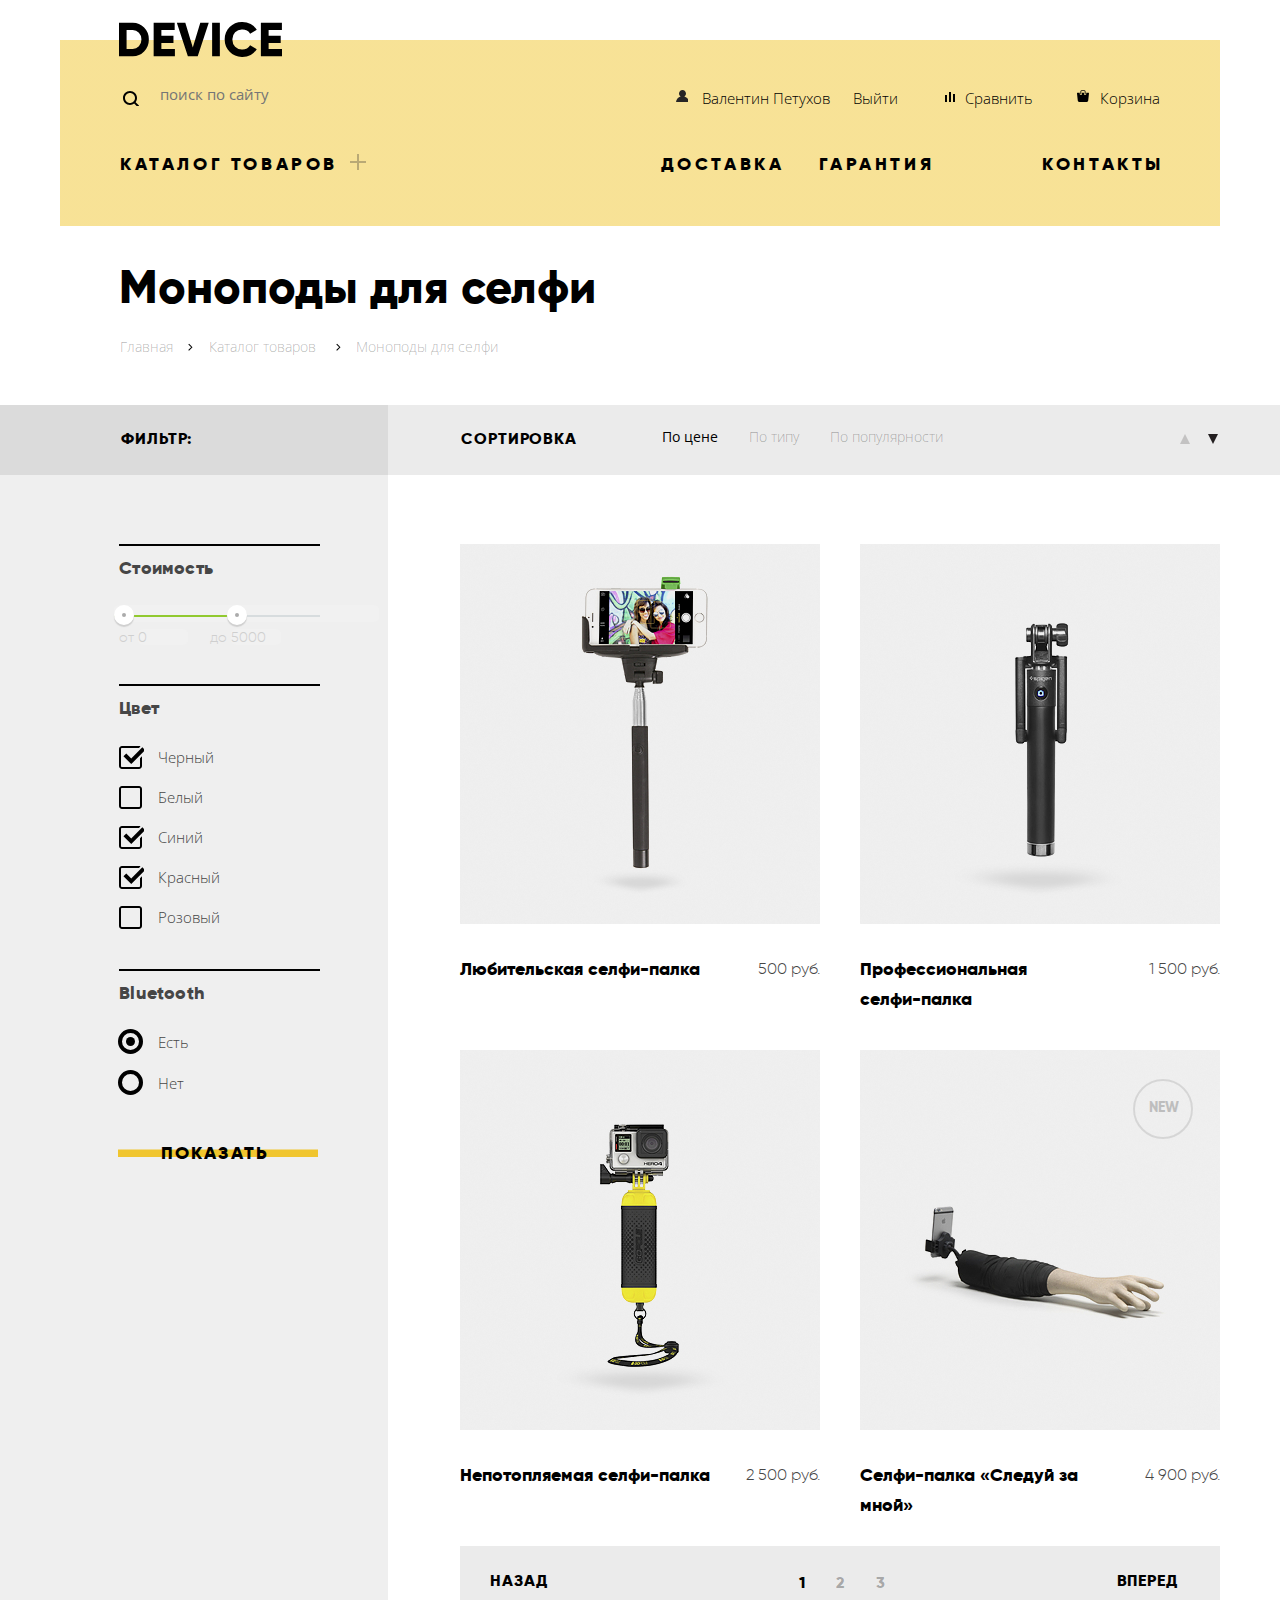
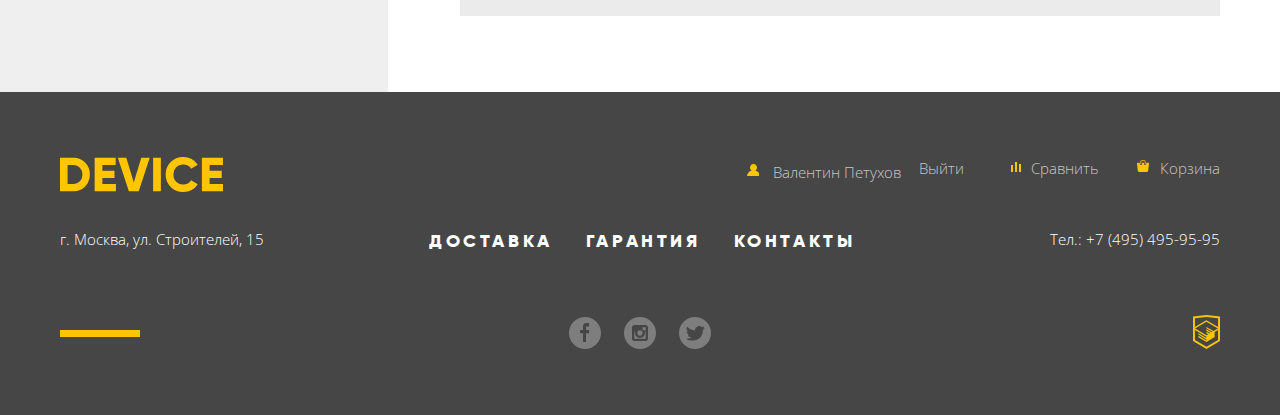
==== commit fe95bc69: "правки" ====
--- a/catalog.html
+++ b/catalog.html
@@ -6,7 +6,7 @@
   <title>HTML Academy: Девайс</title>
   <link href="https://fonts.googleapis.com/css?family=Open+Sans:300,400&amp;subset=cyrillic" rel="stylesheet">
   <link href="css/normalize.css" rel="stylesheet">
-  <link href="css/style-min.css" rel="stylesheet">
+  <link href="css/style.css" rel="stylesheet">
 </head>
 
 <body>
@@ -21,7 +21,6 @@
           </form>
           <ul class="user-navigation user-navigation-logged-in">
             <li><a class="user-navigation-username user-navigation-item logged-in" href="#">Валентин Петухов</a></li>
-            <li><a class="user-navigation-login user-navigation-item logged-out" href="#">Войти</a></li>
             <li><a class="user-navigation-logout user-navigation-item logged-in" href="#">Выйти</a></li>
             <li><a class="user-navigation-compare user-navigation-item" href="#">Сравнить</a></li>
             <li><a class="user-navigation-basket user-navigation-item" href="#">Корзина</a></li>
@@ -53,8 +52,8 @@
     </header>
   </div>
   <main>
+    <h1 class="visually-hidden">Каталог интернет-магазина гаджетов «Девайс»</h1>
     <div class="main-top container">
-      <h1 class="visually-hidden">Каталог интернет-магазина гаджетов «Девайс»</h1>
       <h2 class="category-title">Моноподы для селфи</h2>
       <ul class="breadcrumbs">
         <li><a class="breadcrumbs-item" href="index.html">Главная</a></li>
@@ -72,10 +71,10 @@
             <li class="sort-item"><a href="#">По типу</a></li>
             <li class="sort-item"><a href="#">По популярности</a></li>
           </ul>
-          <span class="sort-order">
-            <a href="#" class="sort-up" aria-label="По возрастанию"></a>
-            <a href="#" class="sort-down active" aria-label="По убыванию"></a>
-          </span>
+          <ul class="sort-order">
+            <li><a href="#" class="sort-up" aria-label="По возрастанию"></a></li>
+            <li></li><a href="#" class="sort-down active" aria-label="По убыванию"></a></li>
+          </ul>
         </section>
       </div>
     </div>
@@ -205,7 +204,6 @@
         <a href="index.html"><img class="footer-logo" src="img/logo-orange.svg" width="163" height="35" alt="Логотип интернет-магазина гаджетов «Девайс»"></a>
         <ul class="footer-user-navigation user-navigation-logged-in">
           <li><a class="user-navigation-username user-navigation-item logged-in" href="#">Валентин Петухов</a></li>
-          <li><a class="user-navigation-login user-navigation-item logged-out" href="#">Войти</a></li>
           <li><a class="user-navigation-logout user-navigation-item logged-in" href="#">Выйти</a></li>
           <li><a class="user-navigation-compare user-navigation-item" href="#">Сравнить</a></li>
           <li><a class="user-navigation-basket user-navigation-item" href="#">Корзина</a></li>
--- a/css/style.css
+++ b/css/style.css
@@ -0,0 +1,2392 @@
+@font-face {
+  font-family: "Gilroy";
+  src: local("Gilroy Light"), local("Gilroy-Light"),
+    url("../fonts/gilroylight.woff2") format("woff2"),
+    url("../fonts/gilroylight.woff") format("woff");
+  font-style: normal;
+  font-weight: 300;
+}
+
+@font-face {
+  font-family: "Gilroy";
+  src: local("Gilroy ExtraBold"), local("Gilroy-ExtraBold"),
+    url("../fonts/gilroyextrabold.woff2") format("woff2"),
+    url("../fonts/gilroyextrabold.woff") format("woff");
+  font-style: normal;
+  font-weight: 800;
+}
+
+*,
+*::before,
+*::after {
+  box-sizing: inherit;
+}
+
+html {
+  box-sizing: border-box;
+}
+
+.content-box-compontent {
+  box-sizing: content-box;
+}
+
+.visually-hidden {
+  position: absolute;
+  clip: rect(0, 0, 0, 0);
+  width: 1px;
+  height: 1px;
+  margin: -1px;
+}
+
+body {
+  margin: 0;
+  min-width: 1200px;
+  font-family: "Open Sans", Arial, sans-serif;
+  font-size: 15px;
+  line-height: 30px;
+  font-weight: 300;
+  color: #464646;
+
+  background-color: #ffffff;
+}
+
+a {
+  text-decoration: none;
+}
+
+img {
+  max-width: 100%;
+  max-height: 100%;
+}
+
+.header {
+  background-image: linear-gradient(180deg, rgba(255, 255, 255, 1), rgba(255, 255, 255, 1) 40px, rgba(240, 197, 46, 0.5) 40px, rgba(240, 197, 46, 0.5) 226px);
+}
+
+.header-top,
+.header-bottom {
+  border: 1px solid transparent;
+}
+
+.logo:hover,
+.footer-logo:hover {
+  opacity: 0.6;
+}
+
+.logo:active,
+.footer-logo:active {
+  opacity: 0.3;
+}
+
+.button-search {
+  background: transparent;
+  color: transparent;
+  border: none;
+}
+
+.search-input:focus+.button-search {
+  width: 85px;
+  height: 49px;
+  border: 2px transparent;
+  border-left: 2px solid #000000;
+  border-top: 2px solid #000000;
+  border-bottom: 2px solid #000000;
+  border-right: 2px solid #000000;
+  background: transparent;
+  float: right;
+  color: #000000;
+  cursor: pointer;
+}
+
+.search-input:focus+.button-search:hover {
+  background-color: #000000;
+  color: #ffffff;
+}
+
+.search-input:focus+.button-search:active {
+  color: rgba(255, 255, 255, 0.3);
+}
+
+.search-form {
+  width: 441px;
+}
+
+.search-input {
+  background-color: rgba(240, 197, 46, 0);
+  color: rgba(0, 0, 0, 0.3);
+  border: 0;
+  width: 356px;
+  padding-left: 40px;
+  padding-top: 19px;
+  padding-bottom: 15px;
+  outline: none;
+}
+
+.search-input:focus {
+  height: 49px;
+  border-bottom: 2px solid #000000;
+  background: transparent;
+  width: 356px;
+}
+
+.search-form:hover .search-input::-webkit-input-placeholder {
+  color: rgba(0, 0, 0, 0.6);
+}
+
+.search-form:hover .search-input:-ms-input-placeholder {
+  color: rgba(0, 0, 0, 0.6);
+}
+
+.search-form:hover .search-input::-ms-input-placeholder {
+  color: rgba(0, 0, 0, 0.6);
+}
+
+.search-form:hover .search-input::placeholder {
+  color: rgba(0, 0, 0, 0.6);
+}
+
+.search-input:focus {
+  color: rgba(0, 0, 0, 1);
+}
+
+.button-search:active {
+  color: rgba(255, 255, 255, 0.3);
+  background-color: #000000;
+  width: 85px;
+  height: 49px;
+  border-left: 2px solid #000000;
+  border-top: 2px solid #000000;
+  border-bottom: 2px solid #000000;
+  border-right: 2px solid #000000;
+  float: right;
+  cursor: pointer;
+}
+
+
+.user-navigation,
+.dropdown-list,
+.site-navigation {
+  list-style: none;
+  color: #000000;
+}
+
+.user-navigation a,
+.dropdown-list a,
+.site-navigation a,
+.dropdown {
+  color: #000000;
+}
+
+.user-navigation a:hover .user-navigation a::before,
+.user-navigation a:hover,
+.dropdown-list a:hover,
+.site-navigation a:hover,
+.dropdown:hover {
+  opacity: 0.6;
+}
+
+.user-navigation a:active,
+.dropdown-list a:active,
+.site-navigation a:active,
+.dropdown:active {
+  color: rgba(0, 0, 0, 0.3);
+}
+
+.site-navigation a,
+.dropdown {
+  font-family: "Gilroy", Arial, sans-serif;
+  font-size: 18px;
+  font-weight: 800;
+  line-height: 24px;
+  text-transform: uppercase;
+  letter-spacing: 3.6px;
+}
+
+.features-slider {
+  list-style: none;
+  position: relative;
+}
+
+.slider-title {
+  color: #000000;
+  font-family: "Gilroy", Arial, sans-serif;
+  font-size: 47px;
+  font-weight: 800;
+  line-height: 56px;
+  letter-spacing: 0.17px;
+}
+
+.slider-title-number {
+  color: #ffffff;
+  font-family: "Gilroy", Arial, sans-serif;
+  font-size: 179px;
+  font-weight: 800;
+  line-height: 179.2px;
+}
+
+.slider-description {
+  font-family: "Open Sans", Arial, sans-serif;
+  font-size: 15px;
+  font-weight: 300;
+  line-height: 30px;
+}
+
+.button {
+  color: #000000;
+  font-family: "Gilroy", Arial, sans-serif;
+  font-size: 18px;
+  font-weight: 800;
+  line-height: 24px;
+  text-transform: uppercase;
+  padding-top: 6px;
+  padding-right: 7px;
+  width: 220px;
+  border: none;
+  background-image: linear-gradient(180deg, transparent, transparent 14px, #f0c52e 14px, #f0c52e 21px, transparent 22px, transparent 40px);
+  text-align: center;
+  height: 40px;
+  letter-spacing: 2.15px;
+  display: inline-block;
+  vertical-align: top;
+}
+
+.button:hover {
+  background-image: linear-gradient(#f0c52e, #f0c52e);
+  cursor: pointer;
+}
+
+.button:active {
+  color: rgba(0, 0, 0, 0.3);
+}
+
+.features-definition {
+  color: #000000;
+  font-family: "Gilroy", Arial, sans-serif;
+  font-size: 36px;
+  font-weight: 300;
+  line-height: 48px;
+}
+
+.features-header {
+  font-size: 13px;
+  line-height: 20px;
+}
+
+.category-list {
+  list-style: none;
+}
+
+.category-name {
+  color: #000000;
+  font-family: "Gilroy", Arial, sans-serif;
+  font-size: 18px;
+  font-weight: 800;
+  line-height: 24px;
+}
+
+.category-name:active {
+  color: rgba(0, 0, 0, 0.3)
+}
+
+.services {
+  background-image: linear-gradient(180deg, #ffffff, #ffffff 100px, #e5e5e5 100px, #e5e5e5 388px);
+}
+
+.services-list {
+  list-style: none;
+}
+
+.service-name {
+  color: #000000;
+  font-family: "Gilroy", Arial, sans-serif;
+  font-size: 47px;
+  font-weight: 800;
+  line-height: 48px;
+}
+
+.brands-list {
+  list-style: none;
+}
+
+.brands-item {
+  -webkit-filter: grayscale(100%);
+  filter: grayscale(100%);
+  opacity: 0.2;
+}
+
+.brands-item:hover {
+  -webkit-filter: none;
+  filter: none;
+  opacity: 1;
+  transition: 1s;
+}
+
+.about-title {
+  color: #000000;
+  font-family: "Gilroy", Arial, sans-serif;
+  font-size: 47px;
+  font-weight: 800;
+  line-height: 48px;
+}
+
+.about-partners {
+  list-style: none;
+  margin-bottom: 57px;
+}
+
+.about-partners-item {
+  color: #000000;
+  font-family: "Gilroy", Arial, sans-serif;
+  font-size: 16px;
+  font-weight: 800;
+  line-height: 40px;
+}
+
+.contacts-title {
+  color: #000000;
+  font-family: "Gilroy", Arial, sans-serif;
+  font-size: 47px;
+  font-weight: 800;
+  line-height: 48px;
+}
+
+footer {
+  background-color: #464646;
+  border: 1px solid transparent;
+}
+
+.footer-user-navigation .user-navigation-item {
+  color: rgba(255, 255, 255, 0.7);
+}
+
+.footer-user-navigation .user-navigation-item:hover {
+  color: rgba(255, 255, 255, 1);
+}
+
+.footer-user-navigation>li a.user-navigation-item:hover::before {
+  opacity: 0.6;
+}
+
+.footer-user-navigation>li a.user-navigation-item:active::before {
+  opacity: 0.3;
+}
+
+.footer-user-navigation .user-navigation-item:active {
+  color: rgba(255, 255, 255, 0.3);
+}
+
+a.user-navigation-username {
+  display: inline;
+}
+
+.footer-site-navigation .site-navigation-item,
+.footer-address,
+.footer-tel,
+.footer-tel a {
+  color: rgba(255, 255, 255, 1);
+  font-style: normal
+}
+
+.footer-address {
+  min-width: 203px;
+}
+
+.footer-tel {
+  min-width: 164px
+}
+
+.footer-site-navigation .site-navigation-item {
+  font-family: "Gilroy", Arial, sans-serif;
+  font-size: 18px;
+  font-weight: 800;
+  line-height: 24px;
+  text-transform: uppercase;
+  letter-spacing: 3.6px;
+}
+
+.footer-site-navigation .site-navigation-item:hover {
+  color: rgba(255, 255, 255, 0.6);
+}
+
+.footer-site-navigation .site-navigation-item:active {
+  color: rgba(255, 255, 255, 0.3);
+}
+
+.write-us-form input[type="text"],
+.write-us-form input[type="email"] {
+  font: inherit;
+  background-color: rgba(242, 242, 242, 1);
+  border: none;
+  width: 360px;
+  height: 50px;
+  padding-left: 20px;
+  color: rgba(70, 70, 70, 0.4);
+}
+
+.write-us-form input[type="text"]:invalid,
+.write-us-form input[type="email"]:invalid {
+  background-color: rgba(237, 181, 181, 0.5);
+  color: rgba(70, 70, 70, 0.4);
+}
+
+.write-us-form input[type="text"]:focus,
+.write-us-form input[type="email"]:focus,
+.write-us-form textarea:focus {
+  background-color: rgba(255, 255, 255, 0.5);
+  border: 3px solid #f0c52e;
+  outline: none;
+  color: #464646;
+}
+
+.write-us-form textarea {
+  resize: none;
+  background-color: rgba(242, 242, 242, 1);
+  padding-top: 8px;
+  padding-left: 20px;
+  width: 760px;
+  height: 156px;
+  border: none;
+  font: inherit;
+  color: rgba(70, 70, 70, 0.4);
+}
+
+.write-us-form input::-webkit-input-placeholder,
+.write-us-form textarea::-webkit-input-placeholder {
+  opacity: 0.4;
+  color: #464646;
+  font-family: "Open Sans", Arial, sans-serif;
+  font-size: 14px;
+  font-weight: 400;
+}
+
+.write-us-form input:-ms-input-placeholder,
+.write-us-form textarea:-ms-input-placeholder {
+  opacity: 0.4;
+  color: #464646;
+  font-family: "Open Sans", Arial, sans-serif;
+  font-size: 14px;
+  font-weight: 400;
+}
+
+.write-us-form input::-ms-input-placeholder,
+.write-us-form textarea::-ms-input-placeholder {
+  opacity: 0.4;
+  color: #464646;
+  font-family: "Open Sans", Arial, sans-serif;
+  font-size: 14px;
+  font-weight: 400;
+}
+
+.write-us-form input::placeholder,
+.write-us-form textarea::placeholder {
+  opacity: 0.4;
+  color: #464646;
+  font-family: "Open Sans", Arial, sans-serif;
+  font-size: 14px;
+  font-weight: 400;
+}
+
+button.button {
+  background: transparent;
+  background-image: linear-gradient(180deg, transparent, transparent 19px, #f0c52e 20px, #f0c52e 27px, transparent 27px, transparent 40px);
+}
+
+.category-title {
+  color: #000000;
+  font-family: "Gilroy", Arial, sans-serif;
+  font-size: 47px;
+  font-weight: 800;
+  line-height: 48px;
+}
+
+.breadcrumbs {
+  list-style: none;
+}
+
+.breadcrumbs-item,
+.sort-item a {
+  color: rgba(0, 0, 0, 0.3);
+  font-family: "Open Sans", Arial, sans-serif;
+  font-size: 14px;
+  font-weight: 300;
+  line-height: 24px;
+}
+
+.breadcrumbs-item:hover,
+.sort-item a:hover {
+  color: rgba(0, 0, 0, 0.6);
+}
+
+.breadcrumbs-item:active {
+  color: rgba(0, 0, 0, 0.1);
+}
+
+.sort-item a:active,
+.sort-item-current a {
+  color: #000000;
+  font-family: "Open Sans", Arial, sans-serif;
+  font-size: 14px;
+  font-weight: 400;
+  line-height: 18px;
+}
+
+.filter-header,
+.sort-header {
+  color: #000000;
+  font-family: "Gilroy", Arial, sans-serif;
+  font-size: 16px;
+  font-weight: 800;
+  line-height: 24px;
+  text-transform: uppercase;
+  letter-spacing: 0.91px;
+}
+
+.sort-list {
+  list-style: none;
+}
+
+.sort-list li {
+  margin-right: 31px;
+}
+
+.sort-item {
+  font-size: 14px;
+  font-weight: 400;
+  flex-shrink: 0;
+}
+
+.sort-order {
+  display: flex;
+  max-height: 10px;
+  margin-top: 20px;
+  list-style: none;
+}
+
+.sort-up {
+  border-width: 0 5.5px 10px 5.5px;
+  border-color: transparent transparent #231f20 transparent;
+  border-style: solid;
+  display: block;
+  margin-right: 18px;
+  opacity: 0.2;
+}
+
+.sort-down {
+  border-width: 10px 5.5px 0 5.5px;
+  border-color: #231f20 transparent transparent transparent;
+  border-style: solid;
+  display: block;
+  opacity: 0.2;
+}
+
+.sort-up.active,
+.sort-down.active,
+.sort-up:active,
+.sort-down:active {
+  opacity: 1;
+}
+
+.sort-up:hover,
+.sort-down:hover {
+  opacity: 0.4;
+}
+
+.goods-list {
+  list-style: none;
+  margin: 0;
+  margin-top: 30px;
+}
+
+.goods-item-name {
+  color: #000000;
+  font-family: "Gilroy", Arial, sans-serif;
+  font-size: 18px;
+  font-weight: 800;
+  line-height: 24px;
+}
+
+.goods-item-price {
+  color: #464646;
+  font-family: "Gilroy", Arial, sans-serif;
+  font-size: 16px;
+  font-weight: 300;
+  line-height: 24px;
+}
+
+.goods-item-image:hover {
+  opacity: 0.7;
+}
+
+.goods-item-image:hover .goods-pop-up {
+  opacity: 1;
+}
+
+.compare {
+  line-height: 20px;
+  font-family: "Open Sans", Arial, sans-serif;
+  font-size: 13px;
+  font-weight: 300;
+  border: none;
+  background: none;
+  cursor: pointer;
+  color: rgba(0, 0, 0, 0.5)
+}
+
+.compare:hover {
+  color: #000000;
+}
+
+.compare:active {
+  color: rgba(0, 0, 0, 0.2);
+}
+
+.page-navigation {
+  width: 760px;
+  height: 70px;
+  padding: 1px;
+  background-color: rgba(235, 235, 235, 1);
+  display: flex;
+  margin-top: -10px;
+}
+
+.page-numbers {
+  display: flex;
+  list-style: none;
+  width: 100%;
+  justify-content: center;
+  padding-left: 19px;
+  margin-top: 20px;
+}
+
+.prev,
+.next {
+  display: block;
+  width: 137px;
+  padding-left: 29px;
+  padding-right: 30px;
+  padding-top: 22px;
+  color: #000000;
+  font-family: "Gilroy", Arial, sans-serif;
+  font-size: 16px;
+  font-weight: 800;
+  line-height: 24px;
+  text-transform: uppercase;
+  letter-spacing: 0.91px;
+}
+
+.next {
+  padding-right: 41px;
+}
+
+.prev:hover,
+.next:hover {
+  background-color: rgb(216, 216, 216)
+}
+
+.prev:active,
+.next:active {
+  color: rgba(0, 0, 0, 0.3)
+}
+
+.page-number:not(:first-child) {
+  margin-left: 31px;
+}
+
+.page-number a {
+  color: rgba(0, 0, 0, 0.3);
+  font-family: "Gilroy", Arial, sans-serif;
+  font-size: 16px;
+  font-weight: 800;
+}
+
+.page-number a:hover {
+  color: rgba(0, 0, 0, 0.6);
+}
+
+.page-number a:active,
+.page-number-current a {
+  color: rgba(0, 0, 0, 1);
+}
+
+/* Позциционирование */
+
+.container {
+  margin: 0 auto;
+  width: 1200px;
+  padding: 0 20px;
+}
+
+.header {
+  min-height: 226px;
+}
+
+.header-top {
+  display: flex;
+  justify-content: space-between;
+}
+
+.user-navigation {
+  display: flex;
+  flex-wrap: wrap;
+}
+
+.user-navigation.user-navigation-logged-out>li:nth-child(n+4) {
+  margin-left: 20px;
+}
+
+.footer-user-navigation {
+  flex-wrap: wrap;
+}
+
+.footer-user-navigation.user-navigation-logged-out>li:nth-child(n+4) {
+  margin-left: 20px;
+}
+
+.dropdown-list {
+  display: none;
+}
+
+.header-bottom {
+  display: flex;
+  justify-content: space-between;
+}
+
+.site-navigation {
+  display: flex;
+  flex-wrap: wrap;
+}
+
+.features-slider {
+  margin: 0;
+  padding-left: 0;
+}
+
+.features-slider li {
+  display: flex;
+  padding-left: 90px;
+  padding-top: 2px;
+  min-height: 594px;
+  background-image: linear-gradient(180deg, rgba(240, 197, 46, 0.5), rgba(240, 197, 46, 0.5) 113px, rgba(255, 255, 255, 1) 113px, rgba(255, 255, 255, 1) 594px);
+}
+
+
+.categories {
+  min-height: 322px;
+}
+
+.services-list {
+  margin: 0;
+}
+
+.category-name {
+  margin: 0;
+}
+
+.category-item:nth-child(2) h2 {
+  max-width: 115px;
+}
+
+.category-list {
+  margin: 0;
+  display: flex;
+  flex-wrap: nowrap;
+}
+
+.services {
+  min-height: 388px;
+}
+
+.service-name {
+  margin-top: 0;
+}
+
+.services-list {
+  margin-top: 0;
+}
+
+.brands-list {
+  display: flex;
+  margin-top: 0;
+  margin-bottom: 0;
+  margin-left: 0;
+  padding-left: 0;
+  flex-wrap: wrap;
+}
+
+.about-contacts-wrapper {
+  min-height: 550px;
+  display: flex;
+  align-items: flex-start;
+  justify-content: space-between;
+  padding-top: 13px;
+  padding-bottom: 80px;
+}
+
+footer {
+  min-height: 323px;
+}
+
+.footer-top,
+.footer-middle,
+.footer-bottom,
+.footer-user-navigation,
+.footer-site-navigation {
+  display: flex;
+}
+
+.footer-user-navigation {
+  flex-wrap: wrap;
+  list-style: none;
+}
+
+.user-navigation {
+  flex-wrap: wrap;
+}
+
+.modal-write-us {
+  display: none;
+}
+
+.modal-map {
+  display: none;
+}
+
+.breadcrumbs {
+  display: flex;
+}
+
+.main-middle-container {
+  display: flex;
+  margin: 0 auto;
+  width: 1200px;
+  padding: 0 20px;
+}
+
+.main-controls-wrapper {
+  background-image: linear-gradient(to right, #dbdbdb, #dbdbdb 50%, #ebebeb 50%, #ebebeb);
+}
+
+.main-middle-wrapper {
+  background-image: linear-gradient(to right, #efefef, #efefef 50%, #fff 50%, #fff);
+}
+
+.main-controls {
+  display: flex;
+  min-height: 70px;
+}
+
+.filter {
+  min-width: 328px;
+}
+
+.sort {
+  display: flex;
+  width: 830px;
+  background-color: #ebebeb;
+  padding-left: 73px;
+  padding-top: 9px;
+}
+
+.main-right {
+  min-width: 800px;
+  padding-left: 72px;
+  background-color: #ffffff;
+  min-height: 1217px;
+  padding-top: 39px;
+}
+
+.color,
+.bluetooth {
+  display: flex;
+  flex-direction: column;
+}
+
+.goods-list {
+  display: flex;
+  flex-wrap: wrap;
+  padding-left: 0;
+}
+
+.sort-list {
+  display: flex;
+  margin-top: 8px;
+  flex-grow: 1;
+  flex-wrap: wrap;
+}
+
+li.first-slide {
+  display: none;
+}
+
+
+li.second-slide {
+  display: none;
+}
+
+li.third-slide {
+  display: none;
+}
+
+li.services-third-slide,
+li.services-second-slide {
+  display: none;
+}
+
+.services-slider {
+  margin-top: 0;
+}
+
+/* Микросетка */
+header {
+  padding-top: 22px;
+  padding-left: 59px;
+  padding-right: 55px;
+}
+
+.dropdown {
+  padding-top: 22px;
+  min-width: 240px;
+}
+
+.site-navigation {
+  padding-top: 4px;
+}
+
+.site-navigation-waranty {
+  margin-right: 108px;
+}
+
+.site-navigation-delivery {
+  margin-right: 35px;
+}
+
+
+.user-navigation-logged-out .logged-in {
+  display: none;
+}
+
+.user-navigation-logged-in .logged-out {
+  display: none;
+}
+
+.user-navigation-logged-out li:first-child {
+  margin-top: 0px;
+  min-width: 234px;
+}
+
+.user-navigation-logged-in li:first-child {
+  margin-top: 0px;
+  min-width: 171px;
+}
+
+.user-navigation-logged-in li:nth-child(3) {
+  margin-top: 0px;
+  min-width: 63px;
+}
+
+.user-navigation-logged-in {
+  padding-top: 0px;
+}
+
+.user-navigation-compare {
+  position: relative;
+  padding-left: 20px;
+  margin-left: 47px;
+}
+
+.user-navigation-compare::before {
+  content: "";
+  position: absolute;
+  top: 4px;
+  left: 0px;
+  width: 12px;
+  height: 17px;
+  background-image: url("../img/compare.svg");
+  background-repeat: no-repeat;
+  background-position: 0 0;
+}
+
+.user-navigation {
+  padding-right: 4px;
+  margin-top: 16px;
+}
+
+.user-navigation-basket {
+  margin-left: 50px;
+  margin-right: 0px;
+  padding-left: 17px;
+  position: relative;
+}
+
+.user-navigation-basket::before {
+  content: "";
+  position: absolute;
+  top: 2px;
+  left: -6px;
+  width: 12px;
+  height: 12px;
+  background-image: url("../img/cart.svg");
+  background-repeat: no-repeat;
+  background-position: 0 0;
+}
+
+a.user-navigation-login {
+  position: relative;
+  padding-left: 20px;
+}
+
+a.user-navigation-username {
+  position: relative;
+  padding-left: 20px;
+}
+
+.user-navigation-login::before,
+.user-navigation-username::before {
+  content: "";
+  position: absolute;
+  top: 2px;
+  left: -6px;
+  width: 12px;
+  height: 12px;
+  background-image: url("../img/user.svg");
+  background-repeat: no-repeat;
+  background-position: 0 0;
+}
+
+.search-form {
+  position: relative;
+}
+
+.search-form::before {
+  content: "";
+  position: absolute;
+  top: 24px;
+  left: 3px;
+  width: 17px;
+  height: 15px;
+  background-image: url("../img/search.svg");
+  background-repeat: no-repeat;
+  background-position: 0 0;
+}
+
+.slider-controls label {
+  display: inline-block;
+  vertical-align: top;
+  width: 12px;
+  height: 12px;
+  margin-right: 8px;
+  margin-left: 13px;
+  vertical-align: top;
+
+  background-color: transparent;
+  border: 1px solid rgb(5, 5, 5);
+  border-radius: 50%;
+  cursor: pointer;
+}
+
+.slider-controls {
+  position: absolute;
+  bottom: 235px;
+  right: 95px;
+  z-index: 20;
+  font-size: 0;
+}
+
+#first-slide:checked~.features-slider #slide1,
+#second-slide:checked~.features-slider #slide2,
+#third-slide:checked~.features-slider #slide3 {
+  display: flex;
+}
+
+.features-table th {
+  padding-top: 7px;
+  display: block;
+}
+
+.features-table tr {
+  display: flex;
+  flex-direction: column;
+  padding-right: 71px;
+  display: block;
+}
+
+.features-table tbody {
+  display: flex;
+  padding-top: 45px;
+}
+
+.slider-container {
+  position: relative;
+}
+
+.first-label {
+  position: relative;
+}
+
+#first-slide:checked~.slider-controls label:first-child:before,
+#second-slide:checked~.slider-controls label:nth-child(2):before,
+#third-slide:checked~.slider-controls label:nth-child(3):before {
+  content: "";
+
+  position: absolute;
+  display: inline-block;
+  vertical-align: top;
+  width: 6px;
+  height: 6px;
+  margin-right: 8px;
+  margin-top: 2px;
+  margin-left: 2px;
+  vertical-align: top;
+  background-color: transparent;
+  border: 1px solid rgb(5, 5, 5);
+  border-radius: 50%;
+  cursor: pointer;
+}
+
+.slider-title-number {
+  position: absolute;
+  right: 49px;
+  top: -10px;
+  z-index: 5;
+}
+
+.item-info {
+  padding-top: 31px;
+  width: 561px;
+}
+
+.slider-description {
+  max-width: 480px;
+  margin-top: 20px;
+  min-height: 90px;
+}
+
+.slider-title {
+  margin-bottom: 0px;
+  position: relative;
+  z-index: 21;
+}
+
+li.second-slide {
+  padding-left: 116px;
+}
+
+.second-slide img {
+  margin-top: 12px;
+}
+
+li.third-slide {
+  padding-left: 31px;
+}
+
+.third-slide img {
+  margin-top: 65px;
+}
+
+.slide {
+  justify-content: space-between;
+}
+
+.features-table tr:nth-child(2) {
+  padding-left: 7px;
+}
+
+.third-slide>.item-info>.features-table tr:first-child {
+  padding-right: 35px;
+}
+
+.slider-title::before {
+  content: "";
+  position: absolute;
+  background-color: #ffffff;
+  width: 100px;
+  height: 7px;
+  z-index: 100;
+  right: 460px;
+  bottom: 146px;
+}
+
+.dropdown {
+  position: relative;
+  padding-right: 20px;
+}
+
+.dropdown::before {
+  -webkit-transform: rotate(90deg);
+  transform: rotate(90deg);
+}
+
+.dropdown::before,
+.dropdown::after {
+  position: absolute;
+  right: -6px;
+  top: 31px;
+  width: 16px;
+  height: 2px;
+  margin-bottom: -1px;
+  content: '';
+  opacity: 1;
+  background-color: #b9a975;
+}
+
+.site-navigation>li:nth-child(n+4)>a {
+  margin-left: 20px;
+}
+
+.header-bottom {
+  position: relative;
+}
+
+.dropdown:hover+.dropdown-list,
+.dropdown-list:hover {
+  position: absolute;
+  right: 0px;
+  background-color: #f8e296;
+  display: flex;
+  top: 45px;
+  width: 1160px;
+  min-height: 163px;
+  left: -60px;
+  z-index: 120;
+  padding-left: 20px;
+  padding-top: 30px;
+}
+
+.dropdown-sublist {
+  list-style: none;
+  padding-right: 19px;
+}
+
+.category-list {
+  padding-left: 0;
+  flex-wrap: wrap;
+}
+
+.category-list>li:nth-child(6n) a {
+  margin-right: 0;
+}
+
+.categories {
+  display: flex;
+}
+
+a.category-link {
+  padding-top: 193px;
+  display: block;
+  width: 160px;
+  margin-right: 40px;
+}
+
+.category-item {
+  position: relative;
+}
+
+.virtual-reality:before,
+.monopod:before,
+.action-cameras:before,
+.bracelets:before,
+.smart-watches:before,
+.quadrocopter:before {
+  content: "";
+  position: absolute;
+  top: 52px;
+  left: 31px;
+  width: 125px;
+  height: 125px;
+  background-repeat: no-repeat;
+  background-position: 0 0;
+  z-index: 10;
+}
+
+.virtual-reality:before {
+  background-image: url("../img/popular-1.svg")
+}
+
+.monopod:before {
+  background-image: url("../img/popular-2.svg");
+  top: 41px;
+  left: 38px;
+}
+
+.action-cameras:before {
+  background-image: url("../img/popular-3.svg");
+  top: 38px;
+  left: 49px;
+}
+
+.bracelets:before {
+  background-image: url("../img/popular-4.svg");
+  top: 50px;
+  left: 28px;
+}
+
+.smart-watches:before {
+  background-image: url("../img/popular-5.svg");
+  top: 32px;
+  left: 55px;
+}
+
+
+.quadrocopter:before {
+  background-image: url("../img/poppular-6.svg");
+  top: 49px;
+  left: 13px;
+  width: 132px;
+}
+
+.virtual-reality:after,
+.monopod:after,
+.action-cameras:after,
+.bracelets:after,
+.smart-watches:after,
+.quadrocopter:after {
+  content: "";
+  position: absolute;
+  top: 0px;
+  left: 0px;
+  width: 160px;
+  height: 160px;
+  background-color: #f0c52e;
+  background-repeat: no-repeat;
+  background-position: 0 0;
+  z-index: 5;
+  opacity: 0.5;
+}
+
+.virtual-reality:hover:after,
+.monopod:hover:after,
+.action-cameras:hover:after,
+.bracelets:hover:after,
+.smart-watches:hover:after,
+.quadrocopter:hover:after {
+  opacity: 1;
+}
+
+.virtual-reality:active:before,
+.virtual-reality:active h2,
+.monopod:hover:active:before,
+.monopod:active h2,
+.action-cameras:active:before,
+.action-cameras:active h2,
+.bracelets:active:before,
+.bracelets:active:active h2,
+.smart-watches:active:before,
+.smart-watches:active h2,
+.quadrocopter:active:before,
+.quadrocopter:active h2 {
+  opacity: 0.3;
+}
+
+.middle-slider-wrapper {
+  display: flex;
+}
+
+.middle-slider-slider-controls {
+  display: flex;
+  flex-direction: column;
+  width: 284px;
+  position: relative;
+}
+
+.middle-slider-slider-controls::after {
+  content: "";
+  position: absolute;
+  width: 7px;
+  height: 319px;
+  background-color: #000000;
+  right: 0;
+  top: -82px;
+}
+
+.middle-slider-slider-controls {
+  margin-top: 82px;
+}
+
+.middle-slider-slider-controls .button {
+  width: 160px;
+  padding-left: 4px;
+  margin-bottom: 23px;
+}
+
+#middle-slider-first-slide:checked~.middle-slider-wrapper>.middle-slider-slider-controls label:first-child,
+#middle-slider-second-slide:checked~.middle-slider-wrapper>.middle-slider-slider-controls label:nth-child(2),
+#middle-slider-third-slide:checked~.middle-slider-wrapper>.middle-slider-slider-controls label:nth-child(3) {
+  background-image: linear-gradient(#000000, #000000);
+  color: #f7e184;
+  width: 278px;
+  padding-top: 8px;
+  padding-right: 125px;
+  box-sizing: border-box;
+  margin-top: -3px;
+  margin-bottom: 26px;
+}
+
+.services-slider {
+  width: 876px;
+}
+
+#middle-slider-first-slide:checked~.middle-slider-wrapper>.services-slider #middle-slider-slide1,
+#middle-slider-second-slide:checked~.middle-slider-wrapper>.services-slider #middle-slider-slide2,
+#middle-slider-third-slide:checked~.middle-slider-wrapper>.services-slider #middle-slider-slide3 {
+  display: block;
+}
+
+.services-first-slide {
+  display: none;
+}
+
+.services-slider li {
+  padding-top: 72px;
+  padding-left: 77px;
+  position: relative;
+}
+
+.service-name {
+  margin-bottom: 32px;
+}
+
+.service-description {
+  width: 450px;
+}
+
+.services-slider li::before {
+  content: "";
+  position: absolute;
+  top: 85px;
+  right: 37px;
+  width: 165px;
+  height: 190px;
+  background-repeat: no-repeat;
+  background-position: 0 0;
+  z-index: 5;
+  opacity: 1;
+}
+
+.services-first-slide::before {
+  background-image: url("../img/delivery.svg");
+}
+
+li.services-second-slide::before {
+  background-image: url("../img/warranty.svg");
+  top: 61px;
+  right: 52px;
+}
+
+li.services-third-slide::before {
+  background-image: url("../img/credit.svg");
+  top: 61px;
+  right: 61px;
+}
+
+.brands {
+  min-height: 287px;
+  padding-top: 94px;
+}
+
+.brands-item:not(:first-child) {
+  padding-left: 40px;
+}
+
+.contacts {
+  min-height: 562px;
+  display: flex;
+  flex-direction: column;
+}
+
+.about {
+  min-height: 562px;
+  display: flex;
+  flex-direction: column;
+}
+
+.about .button,
+.contacts .button {
+  padding-right: 19px;
+  width: 260px;
+  display: block;
+}
+
+.about-title {
+  margin-bottom: 28px;
+  position: relative;
+}
+
+.about-title::before {
+  content: "";
+  width: 80px;
+  height: 7px;
+  top: -52px;
+  position: absolute;
+  background-color: #000000;
+}
+
+.about-text {
+  width: 475px;
+}
+
+.about-partners {
+  margin-top: 50px;
+  padding-left: 35px;
+}
+
+.about-partners-item {
+  position: relative;
+}
+
+.about-partners-item::before {
+  content: "";
+  position: absolute;
+  display: inline-block;
+  vertical-align: top;
+  width: 8px;
+  height: 8px;
+  background-color: transparent;
+  border: 2px solid #e5e5e5;
+  border-radius: 50%;
+  left: -34px;
+  top: 17px;
+}
+
+.contacts-title {
+  position: relative;
+  margin-left: 0px;
+  margin-bottom: 28px;
+}
+
+.contacts-title::before {
+  content: "";
+  width: 80px;
+  height: 7px;
+  margin-left: 3px;
+  top: -52px;
+  position: absolute;
+  background-color: #000000;
+}
+
+.contacts {
+  padding-left: 7px;
+  width: 570px;
+}
+
+.contacts-info {
+  padding-left: 1px;
+  margin-bottom: 39px;
+}
+
+.contacts img {
+  margin-left: 3px;
+}
+
+.contacts .button {
+  margin-left: 3px;
+  padding-left: 6px;
+}
+
+.footer-top {
+  padding-top: 47px;
+}
+
+.footer-user-navigation {
+  margin-top: 13px;
+  margin-left: auto;
+}
+
+.footer-user-navigation.user-navigation-logged-out li:first-child {
+  margin-top: 4px;
+  min-width: 107px;
+}
+
+.footer-user-navigation.user-navigation-logged-in li:first-child {
+  margin-top: 4px;
+  min-width: 149px;
+}
+
+.footer-user-navigation.user-navigation-logged-in li:nth-child(4)>a {
+  margin-top: 0px;
+  margin-left: 44px;
+}
+
+.footer-user-navigation.user-navigation-logged-in .user-navigation-logout {
+  padding-left: 20px;
+}
+
+.footer-top .user-navigation-login::before,
+.footer-top .user-navigation-username::before {
+  background-image: url("../img/user-orange.svg");
+}
+
+.footer-top .user-navigation-compare::before {
+  background-image: url("../img/compare-orange.svg");
+}
+
+.footer-top .user-navigation-basket::before {
+  background-image: url("../img/cart-orange.svg");
+}
+
+.footer-user-navigation>li:nth-child(2) a.user-navigation-item {
+  margin-left: -3px;
+}
+
+.footer-logo {
+  margin-top: 17px;
+}
+
+.footer-middle {
+  padding-top: 22px;
+}
+
+ul.footer-site-navigation {
+  margin-top: 2px;
+  padding-left: 0px;
+  margin-left: 165px;
+  flex-wrap: wrap;
+}
+
+.footer-site-navigation li {
+  margin-right: 33px;
+}
+
+.footer-tel {
+  margin-left: auto;
+}
+
+.footer-bottom {
+  position: relative;
+  min-height: 100px;
+}
+
+.footer-bottom::before {
+  content: "";
+  position: absolute;
+  width: 80px;
+  height: 7px;
+  top: 59px;
+  background-color: #ffc600;
+}
+
+.social {
+  display: flex;
+  margin-left: 454px;
+  margin-top: 45px;
+  padding: 0;
+  max-width: 190px;
+  flex-wrap: wrap;
+}
+
+.social li {
+  padding-bottom: 10px;
+}
+
+a.social-button {
+  position: relative;
+  margin-left: 55px;
+  opacity: 0.3;
+}
+
+.social-button::after {
+  content: "";
+  position: absolute;
+  width: 32px;
+  height: 32px;
+  opacity: 1;
+  background-image: url("../img/fb.svg");
+  padding-right: 22px;
+  top: -4px;
+}
+
+.social-button:hover,
+.social-button:focus,
+.developer-logo:hover {
+  opacity: 0.6;
+}
+
+.social-button:active {
+  opacity: 0.1;
+}
+
+.developer-logo:active,
+.developer-logo:focus {
+  opacity: 0.3;
+}
+
+.social-button-facebook::after {
+  background-image: url("../img/fb.svg");
+}
+
+.social-button-instagram::after {
+  background-image: url("../img/inst.svg");
+}
+
+.social-button-twitter::after {
+  background-image: url("../img/twit.svg");
+}
+
+.developer-logo {
+  position: relative;
+  margin-left: auto;
+}
+
+.developer-logo:after {
+  content: "";
+  position: absolute;
+  width: 27px;
+  height: 34px;
+  right: 0;
+  bottom: 22px;
+  background-image: url("../img/logo-html.svg");
+}
+
+/* Микросетка, вторая страница */
+
+.goods-item {
+  position: relative;
+}
+
+.breadcrumbs {
+  margin-left: 20px;
+}
+
+.category-title {
+  margin-top: 37px;
+  margin-left: 59px;
+  margin-bottom: 20px;
+}
+
+.breadcrumbs li:first-child {
+  position: relative;
+  margin-right: 36px;
+}
+
+.breadcrumbs li:not(:first-child) {
+  position: relative;
+  margin-right: 40px;
+}
+
+.breadcrumbs>li:not(:last-of-type)::before,
+.breadcrumbs>li:not(:last-of-type)::after {
+
+  position: absolute;
+  right: -19px;
+  top: 17px;
+  width: 4px;
+  height: 1.3px;
+  margin-bottom: -3px;
+  content: '';
+  background-color: #000;
+}
+
+.breadcrumbs>li:not(:last-of-type)::after {
+  -webkit-transform: translateY(-3px) rotate(45deg);
+  transform: translateY(-3px) rotate(45deg);
+}
+
+.breadcrumbs>li:not(:last-of-type)::before {
+  -webkit-transform: translateY(3px) rotate(-45deg);
+  transform: translateY(3px) rotate(-45deg);
+  width: 5px;
+  top: 14px;
+  right: -20px;
+}
+
+.breadcrumbs>li:not(:first-child)::before {
+  right: -25px;
+}
+
+.breadcrumbs>li:not(:first-child)::after {
+  right: -24px;
+}
+
+.main-top {
+  min-height: 142px;
+}
+
+/* Стили фильтра */
+
+.filter-item {
+  margin: 0;
+  padding: 0;
+  border: none;
+}
+
+.range-filter {
+  width: 260px;
+  margin-top: 20px;
+  box-sizing: content-box;
+}
+
+.filter-item legend {
+  font-size: 18px;
+  line-height: 24px;
+  text-transform: uppercase;
+  font-weight: 700;
+}
+
+.range-controls {
+  position: relative;
+  height: 7px;
+  margin-left: -5px;
+  margin-bottom: 0px;
+  padding-top: 10px;
+  padding-right: 59px;
+  background-color: #f1f1f1;
+  border-radius: 5px;
+}
+
+.range-controls .scale {
+  height: 2px;
+  background: #d7dcde;
+}
+
+.range-controls .bar {
+  width: 60%;
+  height: 2px;
+  margin-left: 0%;
+  background: #91c92f;
+}
+
+.range-controls .toggle {
+  position: absolute;
+  top: 0px;
+  left: 0;
+  width: 4px;
+  height: 4px;
+  padding: 0;
+  border: 8px solid #ffffff;
+  background-color: #ababab;
+  box-shadow: 0 2px 1px 0 #cfcfcf;
+  border-radius: 50%;
+  cursor: pointer;
+}
+
+.range-controls .toggle-min {
+  left: 0px;
+}
+
+.range-controls .toggle-max {
+  left: 113px;
+}
+
+.price-controls {
+  font-size: 0;
+}
+
+.price-controls label {
+  display: inline-block;
+  vertical-align: top;
+  min-width: 91px;
+  font-size: 14px;
+  font-family: "Gilroy", Arial, sans-serif;
+  font-weight: 300;
+  color: #cfcfcf;
+}
+
+.price-controls input {
+  width: 50px;
+  padding: 0px 0px;
+  text-align: left;
+  color: #cfcfcf;
+  border: none;
+  border-radius: 5px;
+  background: #f1f1f1;
+  font-family: "Gilroy", Arial, sans-serif;
+  font-weight: 300;
+}
+
+.filter-form fieldset {
+  border: 0;
+}
+
+.filter-header {
+  width: 328px;
+  padding-left: 61px;
+  padding-top: 9px;
+}
+
+.sort-header {
+  padding-right: 45px;
+}
+
+/* Стили чекбоксов */
+
+.checkbox-color {
+  position: relative;
+  padding-left: 30px;
+  cursor: pointer;
+}
+
+.checkbox-color {
+  position: relative;
+}
+
+input[type="checkbox"]:focus+.checkbox-color::before,
+input[type="radio"]:focus+.checkbox-bluetooth::before {
+  outline-width: 1px;
+  outline-style: dotted;
+}
+
+input[type="checkbox"]:checked+.checkbox-color::before {
+  content: "";
+  position: absolute;
+  top: 4px;
+  left: 0px;
+  width: 25px;
+  height: 25px;
+  background-image: url("../img/checkbox-on.svg");
+  background-repeat: no-repeat;
+  background-position: 0 0;
+}
+
+input[type="checkbox"]+.checkbox-color::before {
+  content: "";
+  position: absolute;
+  top: 4px;
+  left: 0px;
+  width: 25px;
+  height: 25px;
+  background-image: url("../img/checkbox-off.svg");
+  background-repeat: no-repeat;
+  background-position: 0 0;
+}
+
+.filter-form legend {
+  font-family: "Gilroy", Arial, sans-serif;
+  font-size: 18px;
+  font-weight: 800;
+  line-height: 24px;
+  letter-spacing: 0.18px;
+  position: relative;
+}
+
+.filter-title {
+  position: relative;
+}
+
+.price-filter {
+  margin-top: 81px;
+  margin-left: 48px;
+  min-height: 140px;
+}
+
+.color {
+  padding-top: 22px;
+  margin-left: 48px;
+  min-height: 285px;
+}
+
+.filter-form legend::before {
+  content: "";
+  height: 2px;
+  width: 201px;
+  position: absolute;
+  background-color: black;
+  top: -12px;
+}
+
+.checkbox-color {
+  margin-bottom: 10px;
+  padding-left: 39px;
+}
+
+.bluetooth {
+  padding-top: 22px;
+  margin-left: 48px;
+  min-height: 149px;
+}
+
+.checkbox-bluetooth {
+  position: relative;
+}
+
+input[type="radio"]+.checkbox-bluetooth::before {
+  box-sizing: border-box;
+  width: 25px;
+  height: 25px;
+  border: 4px solid #000;
+  border-radius: 50%;
+  position: absolute;
+  left: -1px;
+  top: 2px;
+  content: '';
+}
+
+input[type="radio"]:checked+.checkbox-bluetooth::after {
+  position: absolute;
+  top: 14px;
+  left: -1px;
+  width: 9px;
+  height: 9px;
+  margin-top: -4px;
+  margin-left: 8px;
+  border-radius: 50%;
+  background: #000;
+  content: '';
+}
+
+.checkbox-bluetooth {
+  padding-left: 39px;
+  margin-bottom: 11px;
+  cursor: pointer;
+}
+
+.filter-button {
+  margin-left: 58px;
+  background-color: transparent;
+  width: 200px;
+  padding-left: 1px;
+  padding-top: 7px;
+}
+
+.checkbox-color:hover::before,
+.checkbox-bluetooth:hover::before,
+.checkbox-bluetooth:hover::after {
+  opacity: 0.6;
+}
+
+.color>input:disabled+label,
+.bluetooth>input:disabled+label {
+  color: #a6a6a6;
+}
+
+.color>input:disabled+label::before,
+.bluetooth>input:disabled+label::before,
+.bluetooth>input:disabled+label::after {
+  opacity: 0.25;
+}
+
+/* Стили товаров */
+
+.goods-item-image {
+  position: relative;
+  order: -1;
+  margin-bottom: 25px;
+  min-height: 360px;
+  background-color: #eeeeee;
+}
+
+.goods-pop-up {
+  position: absolute;
+  top: 167px;
+  left: 80px;
+  opacity: 0;
+}
+
+.goods-item:nth-child(1n) {
+  display: flex;
+  flex-direction: column;
+  margin-right: 40px;
+}
+
+.goods-item:nth-child(2n) {
+  margin-right: 0;
+}
+
+.goods-info {
+  display: flex;
+  align-items: flex-start;
+  justify-content: space-between;
+  margin-bottom: 36px;
+}
+
+.goods-info h4 {
+  margin-top: 5px;
+  margin-bottom: 0;
+  max-width: 285px;
+}
+
+.goods-item:nth-child(2)>.goods-info h4 {
+  max-width: 150px;
+}
+
+.goods-item:nth-child(4)>.goods-info h4 {
+  max-width: 220px;
+}
+
+.goods-item-price {
+  padding-top: 8px;
+}
+
+.put-in-basket {
+  width: 200px;
+  padding-right: 21px;
+  z-index: 1100;
+}
+
+.compare {
+  margin-top: 16px;
+  margin-left: 21px;
+}
+
+.goods-item-image {
+  line-height: 0;
+  min-width: 360px;
+  min-height: 380px;
+}
+
+/* Вспылвающие окна */
+
+.modal-show {
+  display: block;
+
+  -webkit-animation: bounce 0.6s;
+
+  animation: bounce 0.6s;
+}
+
+.modal-error {
+  -webkit-animation: shake 0.6s;
+  animation: shake 0.6s;
+}
+
+@-webkit-keyframes shake {
+
+  0%,
+  100% {
+    -webkit-transform: translateX(0);
+    transform: translateX(0);
+  }
+
+  10%,
+  30%,
+  50%,
+  70%,
+  90% {
+    -webkit-transform: translateX(-10px);
+    transform: translateX(-10px);
+  }
+
+  20%,
+  40%,
+  60%,
+  80% {
+    -webkit-transform: translateX(10px);
+    transform: translateX(10px);
+  }
+}
+
+@keyframes shake {
+
+  0%,
+  100% {
+    -webkit-transform: translateX(0);
+    transform: translateX(0);
+  }
+
+  10%,
+  30%,
+  50%,
+  70%,
+  90% {
+    -webkit-transform: translateX(-10px);
+    transform: translateX(-10px);
+  }
+
+  20%,
+  40%,
+  60%,
+  80% {
+    -webkit-transform: translateX(10px);
+    transform: translateX(10px);
+  }
+}
+
+@-webkit-keyframes bounce {
+  0% {
+    -webkit-transform: translateY(-2000px);
+    transform: translateY(-2000px);
+  }
+
+  70% {
+    -webkit-transform: translateY(30px);
+    transform: translateY(30px);
+  }
+
+  90% {
+    -webkit-transform: translateY(-10px);
+    transform: translateY(-10px);
+  }
+
+  100% {
+    -webkit-transform: translateY(0);
+    transform: translateY(0);
+  }
+}
+
+@keyframes bounce {
+  0% {
+    -webkit-transform: translateY(-2000px);
+    transform: translateY(-2000px);
+  }
+
+  70% {
+    -webkit-transform: translateY(30px);
+    transform: translateY(30px);
+  }
+
+  90% {
+    -webkit-transform: translateY(-10px);
+    transform: translateY(-10px);
+  }
+
+  100% {
+    -webkit-transform: translateY(0);
+    transform: translateY(0);
+  }
+}
+
+.modal {
+  position: fixed;
+  box-shadow: 0 30px 50px rgba(0, 0, 0, 0.7);
+  z-index: 50;
+  background-color: white;
+}
+
+.modal-write-us {
+  top: 120px;
+  left: 50%;
+  width: 960px;
+  height: 553px;
+  margin-left: -495px;
+  padding: 91px 102px 91px 102px;
+  padding-left: 102px;
+  padding-right: 50px;
+  padding-top: 91px;
+  padding-bottom: 91px;
+  font-family: "Gilroy", Arial, sans-serif;
+  font-weight: 800;
+  font-size: 18px;
+}
+
+.write-us-form label:first-child {
+  display: inline-block;
+  vertical-align: top;
+  width: 360px;
+}
+
+.write-us-form label:nth-child(2) {
+  display: inline-block;
+  vertical-align: top;
+  width: 360px;
+  margin-left: 36px;
+}
+
+.write-us-form label:nth-child(3) {
+  display: inline-block;
+  vertical-align: top;
+  width: 100%;
+  margin-top: 30px;
+}
+
+.write-us-form label:nth-child(3)>textarea {
+  margin-top: 4px;
+  margin-left: -2px;
+}
+
+.write-us-form input {
+  margin-top: 3px;
+  margin-left: -2px;
+}
+
+.write-us-form textarea {
+  width: 760px;
+}
+
+.write-us-form-button {
+  margin-top: 34px;
+  margin-left: -2px;
+  padding-right: 20px;
+  width: 200px;
+}
+
+.modal-close {
+  position: absolute;
+  top: 21px;
+  right: 22px;
+  width: 55px;
+  height: 55px;
+  cursor: pointer;
+  border: 0;
+  border-radius: 50%;
+  background-color: #f7e296;
+  opacity: 0.5;
+}
+
+.modal-close:hover {
+  opacity: 1;
+}
+
+.modal-close:active,
+.modal-close:active::before,
+.modal-close:active::after {
+  opacity: 0.3;
+}
+
+.modal-close::before,
+.modal-close::after {
+  position: absolute;
+  top: 50%;
+  left: 9px;
+  width: 36px;
+  height: 2px;
+  content: '';
+  background-color: #fff;
+}
+
+.modal-close::before {
+  -webkit-transform: rotate(45deg);
+  transform: rotate(45deg);
+}
+
+.modal-close::after {
+  -webkit-transform: rotate(-45deg);
+  transform: rotate(-45deg);
+}
+
+.modal-map {
+  top: 120px;
+  left: 50%;
+  width: 960px;
+  height: 559px;
+  margin-left: -495px;
+}
+
+.modal-map iframe {
+  border: none;
+}
+
+.map {
+  margin-bottom: 61px;
+}
+
+.new-product::before,
+.new-product::after {
+  content: "";
+  position: absolute;
+  top: 29px;
+  right: 27px;
+  border-radius: 50%;
+  width: 60px;
+  height: 60px;
+  border: 2px solid #000000;
+  opacity: 0.1;
+  color: #000000;
+  font-family: "Gilroy", Arial, sans-serif;
+  font-size: 14px;
+  font-weight: 800;
+  line-height: 24px;
+  text-transform: uppercase;
+}
+
+.new-product::after {
+  padding-top: 17px;
+  padding-left: 16px;
+  content: "new";
+  border: 0;
+  opacity: 0.2;
+}
+
+.brands-item a {
+  background-color: grey;
+  display: block;
+  width: 260px;
+  height: 100px;
+}
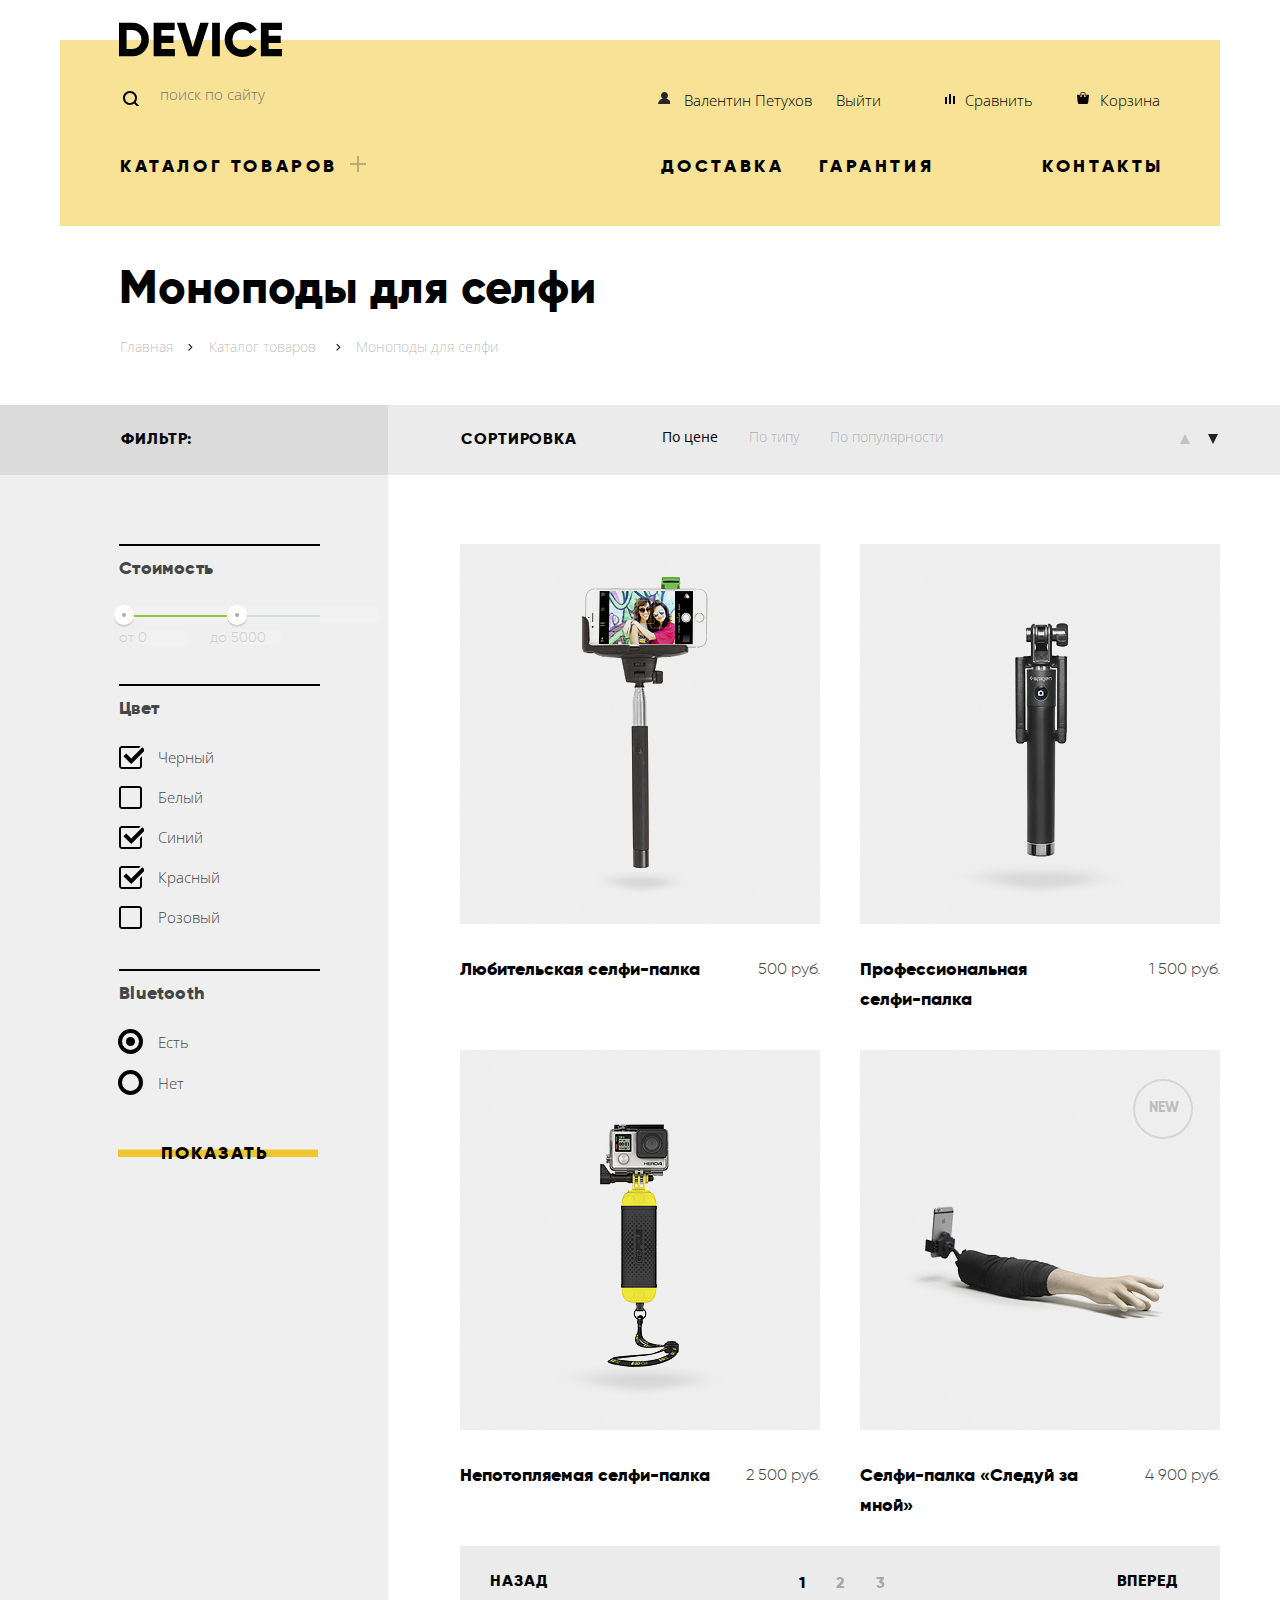
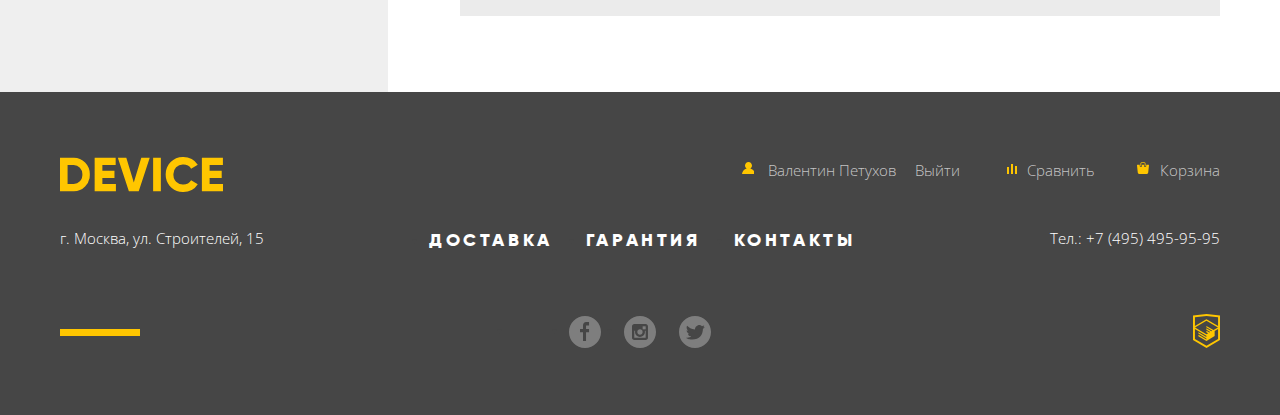
==== commit 29e9f3e4: "правки" ====
--- a/catalog.html
+++ b/catalog.html
@@ -6,7 +6,7 @@
   <title>HTML Academy: Девайс</title>
   <link href="https://fonts.googleapis.com/css?family=Open+Sans:300,400&amp;subset=cyrillic" rel="stylesheet">
   <link href="css/normalize.css" rel="stylesheet">
-  <link href="css/style.css" rel="stylesheet">
+  <link href="css/style-min.css" rel="stylesheet">
 </head>
 
 <body>
@@ -73,7 +73,7 @@
           </ul>
           <ul class="sort-order">
             <li><a href="#" class="sort-up" aria-label="По возрастанию"></a></li>
-            <li></li><a href="#" class="sort-down active" aria-label="По убыванию"></a></li>
+            <li><a href="#" class="sort-down active" aria-label="По убыванию"></a></li>
           </ul>
         </section>
       </div>
@@ -198,7 +198,7 @@
       </div>
     </div>
   </main>
-  <footer>
+  <footer class="footer">
     <div class="container">
       <div class="footer-top">
         <a href="index.html"><img class="footer-logo" src="img/logo-orange.svg" width="163" height="35" alt="Логотип интернет-магазина гаджетов «Девайс»"></a>
--- a/css/style-min.css
+++ b/css/style-min.css
@@ -0,0 +1 @@
+@-webkit-keyframes shake{0%,to{-webkit-transform:translateX(0);transform:translateX(0)}10%,30%,50%,70%,90%{-webkit-transform:translateX(-10px);transform:translateX(-10px)}20%,40%,60%,80%{-webkit-transform:translateX(10px);transform:translateX(10px)}}@keyframes shake{0%,to{-webkit-transform:translateX(0);transform:translateX(0)}10%,30%,50%,70%,90%{-webkit-transform:translateX(-10px);transform:translateX(-10px)}20%,40%,60%,80%{-webkit-transform:translateX(10px);transform:translateX(10px)}}@-webkit-keyframes bounce{0%{-webkit-transform:translateY(-2000px);transform:translateY(-2000px)}70%{-webkit-transform:translateY(30px);transform:translateY(30px)}90%{-webkit-transform:translateY(-10px);transform:translateY(-10px)}to{-webkit-transform:translateY(0);transform:translateY(0)}}@keyframes bounce{0%{-webkit-transform:translateY(-2000px);transform:translateY(-2000px)}70%{-webkit-transform:translateY(30px);transform:translateY(30px)}90%{-webkit-transform:translateY(-10px);transform:translateY(-10px)}to{-webkit-transform:translateY(0);transform:translateY(0)}}@font-face{font-family:"Gilroy";src:local("Gilroy Light"),local("Gilroy-Light"),url(../fonts/gilroylight.woff2) format("woff2"),url(../fonts/gilroylight.woff) format("woff");font-style:normal;font-weight:300}@font-face{font-family:"Gilroy";src:local("Gilroy ExtraBold"),local("Gilroy-ExtraBold"),url(../fonts/gilroyextrabold.woff2) format("woff2"),url(../fonts/gilroyextrabold.woff) format("woff");font-style:normal;font-weight:800}*,::after,::before{box-sizing:inherit}html{box-sizing:border-box}.content-box-compontent{box-sizing:content-box}.visually-hidden{position:absolute;clip:rect(0,0,0,0);width:1px;height:1px;margin:-1px}body{margin:0;min-width:1200px;font-family:"Open Sans",Arial,sans-serif;font-size:15px;line-height:30px;font-weight:300;color:#464646;background-color:#fff}a{text-decoration:none}img{max-width:100%;max-height:100%}.header{background-image:linear-gradient(180deg,#fff ,#fff 40px,rgba(240,197,46,.5) 40px,rgba(240,197,46,.5) 226px)}.header-bottom,.header-top{border:1px solid transparent}.footer-logo:hover,.logo:hover{opacity:.6}.footer-logo:active,.logo:active{opacity:.3}.button-search{background:0 0;color:transparent;border:0}.search-input:focus+.button-search{width:85px;height:49px;border:2px transparent;border-left:2px solid #000;border-top:2px solid #000;border-bottom:2px solid #000;border-right:2px solid #000;background:0 0;float:right;color:#000;cursor:pointer}.search-input:focus+.button-search:hover{background-color:#000;color:#fff}.search-input:focus+.button-search:active{color:rgba(255,255,255,.3)}.search-form{width:441px}.search-input{background-color:transparent;color:rgba(0,0,0,.3);border:0;width:356px;padding-left:40px;padding-top:19px;padding-bottom:15px;outline:0;font-family:"Open Sans",Arial,sans-serif;font-weight:300}.search-input:focus{height:49px;border-bottom:2px solid #000;background:0 0;width:356px;padding-bottom:11px;color:#000}.search-form:hover .search-input::-webkit-input-placeholder{color:rgba(0,0,0,.6)}.search-form:hover .search-input:-ms-input-placeholder,.search-form:hover .search-input::-ms-input-placeholder{color:rgba(0,0,0,.6)}.search-form:hover .search-input::placeholder{color:rgba(0,0,0,.6)}.button-search:active{color:rgba(255,255,255,.3);background-color:#000;width:85px;height:49px;border-left:2px solid #000;border-top:2px solid #000;border-bottom:2px solid #000;border-right:2px solid #000;float:right;cursor:pointer}.dropdown-list,.site-navigation,.user-navigation{list-style:none;color:#000}.dropdown,.dropdown-list a,.site-navigation a,.user-navigation a{color:#000}.dropdown-list a:hover,.dropdown:hover,.footer-user-navigation>li a.user-navigation-item:hover::before,.site-navigation a:hover,.user-navigation a:hover{opacity:.6}.dropdown-list a:active,.dropdown:active,.site-navigation a:active,.user-navigation a:active{color:rgba(0,0,0,.3)}.dropdown,.site-navigation a{font-family:"Gilroy",Arial,sans-serif;font-size:18px;font-weight:800;line-height:24px;text-transform:uppercase;letter-spacing:3.6px}.features-slider{list-style:none;position:relative}.slider-title,.slider-title-number{font-family:"Gilroy",Arial,sans-serif;font-weight:800}.slider-title{letter-spacing:.17px;color:#000;font-size:47px;line-height:56px}.slider-title-number{color:#fff;font-size:179px;line-height:179.2px}.slider-description{font-family:"Open Sans",Arial,sans-serif;font-size:15px;font-weight:300;line-height:30px}.button{color:#000;font-family:"Gilroy",Arial,sans-serif;font-size:18px;font-weight:800;line-height:24px;text-transform:uppercase;padding-top:6px;padding-right:7px;width:220px;border:0;background-image:linear-gradient(180deg,transparent,transparent 14px,#f0c52e 14px,#f0c52e 21px,transparent 22px,transparent 40px);text-align:center;height:40px;letter-spacing:2.15px;display:inline-block;vertical-align:top}.button:focus,.button:hover{background-image:linear-gradient(#f0c52e,#f0c52e);cursor:pointer}.button:active,.category-name:active{color:rgba(0,0,0,.3)}.features-definition{color:#000;font-family:"Gilroy",Arial,sans-serif;font-size:36px;font-weight:300;line-height:48px}.features-header{font-size:13px;line-height:20px}.category-list{list-style:none}.category-name{color:#000;font-family:"Gilroy",Arial,sans-serif;font-size:18px;font-weight:800;line-height:24px}.services{background-image:linear-gradient(180deg,#fff,#fff 100px,#e5e5e5 100px,#e5e5e5 388px)}.services-list{list-style:none}.service-name{color:#000;font-family:"Gilroy",Arial,sans-serif;font-size:47px;font-weight:800;line-height:48px}.brands-list{list-style:none}.brands-item a{-webkit-filter:grayscale(100%);filter:grayscale(100%);opacity:.2}.brands-item a:focus,.brands-item:hover a{-webkit-filter:none;filter:none;opacity:1;transition:1s}.about-title{color:#000;font-family:"Gilroy",Arial,sans-serif;font-size:47px;font-weight:800;line-height:48px}.about-partners{list-style:none;margin-bottom:57px}.about-partners-item,.contacts-title{color:#000;font-family:"Gilroy",Arial,sans-serif;font-size:16px;font-weight:800;line-height:40px}.contacts-title{font-size:47px;line-height:48px}.footer{background-color:#464646;border:1px solid transparent}.footer-user-navigation .user-navigation-item{color:rgba(255,255,255,.7)}.footer-user-navigation .user-navigation-item:hover{color:#fff}.footer-user-navigation>li a.user-navigation-item:active::before{opacity:.3}.footer-user-navigation .user-navigation-item:active{color:rgba(255,255,255,.3)}a.user-navigation-username{display:inline}.footer-address,.footer-site-navigation .site-navigation-item,.footer-tel,.footer-tel a{color:#fff;font-style:normal}.footer-address{min-width:203px}.footer-tel{min-width:164px}.footer-site-navigation .site-navigation-item{font-family:"Gilroy",Arial,sans-serif;font-size:18px;font-weight:800;line-height:24px;text-transform:uppercase;letter-spacing:3.6px}.footer-site-navigation .site-navigation-item:hover{color:rgba(255,255,255,.6)}.footer-site-navigation .site-navigation-item:active{color:rgba(255,255,255,.3)}.write-us-form input[type=email],.write-us-form input[type=text]{background-color:rgba(242,242,242,.5);border:0;width:360px;height:50px;padding-left:20px;color:rgb(70,70,70,1)}.write-us-form input[type=email]:hover,.write-us-form input[type=text]:hover,.write-us-form textarea:hover{background-color:rgb(235,235,235,.8)}.write-us-form input[type=email]:invalid,.write-us-form input[type=text]:invalid{background-color:rgba(237,181,181,.5);color:#464646}.write-us-form input[type=email]:invalid:focus,.write-us-form input[type=text]:invalid:focus{background-color:rgba(237,181,181,.5);color:#464646}.write-us-form input{box-shadow:none}.write-us-form input[type=email]:invalid::-webkit-input-placeholder,.write-us-form input[type=text]:invalid::-webkit-input-placeholder{background-color:rgba(237,181,181,.5);color:rgba(70,70,70,.4)}.write-us-form input[type=email]:invalid:-ms-input-placeholder,.write-us-form input[type=email]:invalid::-ms-input-placeholder,.write-us-form input[type=text]:invalid:-ms-input-placeholder,.write-us-form input[type=text]:invalid::-ms-input-placeholder{background-color:rgba(237,181,181,.5);color:rgba(70,70,70,.4)}.write-us-form input[type=email]:invalid::placeholder,.write-us-form input[type=text]:invalid::placeholder{background-color:rgba(237,181,181,.5);color:rgba(70,70,70,.4)}.write-us-form input[type=email]:focus,.write-us-form input[type=text]:focus,.write-us-form textarea:focus{background-color:rgba(255,255,255,.5);border:3px solid #f0c52e;outline:0;color:#464646}.write-us-form textarea{resize:none;background-color:rgba(242,242,242,.5);padding-top:8px;padding-left:20px;height:156px;border:0;font:inherit;color:#464646;font-family:"Open Sans",Arial,sans-serif;font-size:14px;font-weight:400;width:760px}.write-us-form input::-webkit-input-placeholder,.write-us-form textarea::-webkit-input-placeholder{color:rgb(70,70,70,.4);font-family:"Open Sans",Arial,sans-serif;font-size:14px;font-weight:400}.write-us-form input:-ms-input-placeholder,.write-us-form input::-ms-input-placeholder,.write-us-form textarea:-ms-input-placeholder,.write-us-form textarea::-ms-input-placeholder{color:rgb(70,70,70,.4);font-family:"Open Sans",Arial,sans-serif;font-size:14px;font-weight:400}.write-us-form input::placeholder,.write-us-form textarea::placeholder{color:rgb(70,70,70,.4);font-family:"Open Sans",Arial,sans-serif;font-size:14px;font-weight:400}button.button{background:0 0;background-image:linear-gradient(180deg,transparent,transparent 19px,#f0c52e 20px,#f0c52e 27px,transparent 27px,transparent 40px)}.category-title{color:#000;font-family:"Gilroy",Arial,sans-serif;font-size:47px;font-weight:800;line-height:48px}.breadcrumbs{list-style:none}.breadcrumbs-item,.sort-item a{color:rgba(0,0,0,.3);font-family:"Open Sans",Arial,sans-serif;font-size:14px;font-weight:300;line-height:24px}.breadcrumbs-item:hover,.sort-item a:hover{color:rgba(0,0,0,.6)}.breadcrumbs-item:active{color:rgba(0,0,0,.1)}.sort-item a:active,.sort-item-current a{color:#000;font-family:"Open Sans",Arial,sans-serif;font-size:14px;font-weight:400;line-height:18px}.filter-header,.sort-header{color:#000;font-family:"Gilroy",Arial,sans-serif;font-size:16px;font-weight:800;line-height:24px;text-transform:uppercase;letter-spacing:.91px}.sort-list{list-style:none}.sort-list li{margin-right:31px}.sort-item{font-size:14px;font-weight:400;flex-shrink:0}.sort-order{display:flex;max-height:10px;margin-top:20px;list-style:none}.sort-down,.sort-up{border-style:solid;display:block;opacity:.2}.sort-up{margin-right:18px;border-width:0 5.5px 10px;border-color:transparent transparent #231f20}.sort-down{border-width:10px 5.5px 0;border-color:#231f20 transparent transparent}.action-cameras:hover:after,.bracelets:hover:after,.monopod:hover:after,.quadrocopter:hover:after,.smart-watches:hover:after,.sort-down.active,.sort-down:active,.sort-up.active,.sort-up:active,.virtual-reality:hover:after{opacity:1}.sort-down:hover,.sort-up:hover{opacity:.4}.goods-list{list-style:none;margin:30px 0 0}.goods-item-name,.goods-item-price{color:#000;font-family:"Gilroy",Arial,sans-serif;font-size:18px;font-weight:800;line-height:24px}.goods-item-price{color:#464646;font-size:16px;font-weight:300}.goods-item-image:hover{opacity:.7}.compare{line-height:20px;font-family:"Open Sans",Arial,sans-serif;font-size:13px;font-weight:300;border:0;background:0 0;cursor:pointer;color:rgba(0,0,0,.5)}.compare:hover{color:#000}.compare:active{color:rgba(0,0,0,.2)}.page-navigation{width:760px;height:70px;padding:1px;background-color:#ebebeb;display:flex;margin-top:-10px}.page-numbers{display:flex;list-style:none;width:100%;justify-content:center;padding-left:19px;margin-top:20px}.next,.prev{display:block;width:137px;padding-left:29px;padding-right:30px;padding-top:22px;color:#000;font-family:"Gilroy",Arial,sans-serif;font-size:16px;font-weight:800;line-height:24px;text-transform:uppercase;letter-spacing:.91px}.next{padding-right:41px}.next:hover,.prev:hover{background-color:#d8d8d8}.next:active,.prev:active{color:rgba(0,0,0,.3)}.page-number:not(:first-child){margin-left:31px}.page-number a{color:rgba(0,0,0,.3);font-family:"Gilroy",Arial,sans-serif;font-size:16px;font-weight:800}.page-number a:hover{color:rgba(0,0,0,.6)}.page-number a:active,.page-number-current a{color:#000}.container{margin:0 auto;width:1200px;padding:0 20px}.header{min-height:226px}.header-top{justify-content:space-between}.header-top,.user-navigation{display:flex}.footer-user-navigation.user-navigation-logged-out>li:nth-child(n+4),.site-navigation>li:nth-child(n+4)>a,.user-navigation.user-navigation-logged-out>li:nth-child(n+4){margin-left:20px}.dropdown-list{display:none}.header-bottom{display:flex;justify-content:space-between}.site-navigation{display:flex;flex-wrap:wrap}.features-slider{margin:0;padding-left:0}.features-slider li{display:flex;padding-left:90px;padding-top:2px;min-height:594px;background-image:linear-gradient(180deg,rgba(240,197,46,.5),rgba(240,197,46,.5) 113px,#fff 113px,#fff 594px)}.categories{min-height:322px}.category-name,.services-list{margin:0}.category-item:nth-child(2) h2{max-width:115px}.category-list{margin:0;display:flex}.services{min-height:388px}.service-name,.services-list{margin-top:0}.brands-list{display:flex;margin-top:0;margin-bottom:0;margin-left:0;padding-left:0;flex-wrap:wrap}.about-contacts-wrapper{min-height:550px;display:flex;align-items:flex-start;justify-content:space-between;padding-top:13px;padding-bottom:80px}.footer{min-height:323px}.footer-bottom,.footer-middle,.footer-site-navigation,.footer-top,.footer-user-navigation{display:flex}.footer-user-navigation{flex-wrap:wrap;list-style:none}.user-navigation{flex-wrap:wrap}.modal-map,.modal-write-us,.user-navigation-logged-in .logged-out,.user-navigation-logged-out .logged-in,li.first-slide,li.second-slide,li.services-second-slide,li.services-third-slide,li.third-slide{display:none}.breadcrumbs{display:flex}.main-middle-container{display:flex;margin:0 auto;width:1200px;padding:0 20px}.main-controls-wrapper{background-image:linear-gradient(to right,#dbdbdb,#dbdbdb 50%,#ebebeb 50%,#ebebeb)}.main-middle-wrapper{background-image:linear-gradient(to right,#efefef,#efefef 50%,#fff 50%,#fff)}.main-controls{display:flex;min-height:70px}.filter{min-width:328px}.sort{display:flex;width:830px;background-color:#ebebeb;padding-left:73px;padding-top:9px}.main-right{min-width:800px;padding-left:72px;background-color:#fff;min-height:1217px;padding-top:39px}.bluetooth,.color{display:flex;flex-direction:column}.goods-list,.sort-list{display:flex;flex-wrap:wrap}.goods-list{padding-left:0}.sort-list{margin-top:8px;flex-grow:1}.services-slider{margin-top:0}.header{padding-top:22px;padding-left:59px;padding-right:55px}.dropdown{padding-top:22px;min-width:240px}.site-navigation{padding-top:4px}.site-navigation-waranty{margin-right:108px}.site-navigation-delivery{margin-right:35px}.user-navigation-logged-out li:first-child{margin-top:0;min-width:234px}.user-navigation-logged-in li:first-child{margin-top:0;min-width:171px}.user-navigation-logged-in li:nth-child(3){margin-top:0;min-width:63px}.user-navigation-logged-in{padding-top:0}.user-navigation-compare{position:relative;padding-left:20px;margin-left:47px}.user-navigation-compare::before{content:"";position:absolute;top:4px;left:0;width:12px;height:17px;background-image:url(../img/compare.svg);background-repeat:no-repeat;background-position:0 0}.user-navigation{padding-right:4px}.user-navigation-basket{margin-left:50px;margin-right:0;padding-left:17px;position:relative}.search-form::before,.user-navigation-basket::before,.user-navigation-login::before,.user-navigation-username::before{content:"";position:absolute;top:2px;left:-6px;width:12px;height:12px;background-image:url(../img/cart.svg);background-repeat:no-repeat;background-position:0 0}a.user-navigation-login,a.user-navigation-username{position:relative;padding-left:20px}.search-form::before,.user-navigation-login::before,.user-navigation-username::before{background-image:url(../img/user.svg)}.search-form{position:relative}.search-form::before{top:24px;left:3px;width:17px;height:15px;background-image:url(../img/search.svg)}.slider-controls label{display:inline-block;width:12px;height:12px;margin-right:8px;margin-left:13px;vertical-align:top;background-color:transparent;border:1px solid #050505;border-radius:50%;cursor:pointer}.slider-controls{position:absolute;bottom:235px;right:95px;z-index:20;font-size:0}#first-slide:checked~.features-slider #slide1,#second-slide:checked~.features-slider #slide2,#third-slide:checked~.features-slider #slide3{display:flex}.features-table th{padding-top:2px;display:block}.features-table>tbody tr:first-child{min-width:156px}.features-table>tbody tr:nth-child(2){min-width:142px}.features-table tr{display:flex;flex-direction:column;padding-right:68px;display:block}.features-table>tbody tr:first-child>th{padding-left:4px}.features-table>tbody tr:nth-child(2)>th{margin-left:2px}.features-table>tbody tr:nth-child(3)>th{margin-left:5px}.features-table>tbody tr:nth-child(2)>tr{margin-right:-2px}.features-table tbody{display:flex;padding-top:45px;margin-left:-5px}.first-label,.slider-container{position:relative}#first-slide:checked~.slider-controls label:first-child:before,#second-slide:checked~.slider-controls label:nth-child(2):before,#third-slide:checked~.slider-controls label:nth-child(3):before{content:"";position:absolute;display:inline-block;width:6px;height:6px;margin-right:8px;margin-top:2px;margin-left:2px;vertical-align:top;background-color:transparent;border:1px solid #050505;border-radius:50%;cursor:pointer}.slider-title-number{position:absolute;right:49px;top:-10px;z-index:5}.item-info{padding-top:31px;width:561px}.slider-description{max-width:480px;margin-top:20px;min-height:90px}.slider-title{margin-bottom:0;position:relative;z-index:21}li.second-slide{padding-left:116px}.second-slide img{margin-top:12px}li.third-slide{padding-left:31px}.third-slide img{margin-top:65px}.slide{justify-content:space-between}.features-table tr:nth-child(2){padding-left:3px}.third-slide>.item-info>.features-table tr:first-child{padding-right:35px}.slider-title::before{content:"";position:absolute;background-color:#fff;width:100px;height:7px;z-index:100;right:460px;bottom:146px}.dropdown{padding-right:20px}.dropdown::before{-webkit-transform:rotate(90deg);transform:rotate(90deg)}.dropdown::after,.dropdown::before{position:absolute;right:-6px;top:31px;width:16px;height:2px;margin-bottom:-1px;content:"";opacity:1;background-color:#b9a975}.dropdown,.header-bottom{position:relative}.dropdown-list:hover,.dropdown:focus+.dropdown-list,.dropdown:hover+.dropdown-list{position:absolute;right:0;background-color:#f8e296;display:flex;top:45px;width:1160px;min-height:163px;left:-60px;z-index:120;padding-left:20px;padding-top:30px}.dropdown-sublist{list-style:none;padding-right:19px}.category-list{padding-left:0;flex-wrap:wrap}.category-list>li:nth-child(6n) a{margin-right:0}.categories{display:flex}a.category-link{padding-top:193px;display:block;width:160px;margin-right:40px}.category-item{position:relative}.virtual-reality:before{content:"";position:absolute;top:52px;left:31px;width:125px;height:125px;background-repeat:no-repeat;background-position:0 0;z-index:10}.action-cameras:before,.bracelets:before,.monopod:before,.smart-watches:before{width:125px}.action-cameras:before,.bracelets:before,.monopod:before,.quadrocopter:before,.smart-watches:before{content:"";position:absolute;height:125px;background-repeat:no-repeat;background-position:0 0;z-index:10}.virtual-reality:before{background-image:url(../img/popular-1.svg)}.monopod:before{background-image:url(../img/popular-2.svg);top:41px;left:38px}.action-cameras:before{background-image:url(../img/popular-3.svg);top:38px;left:49px}.bracelets:before{background-image:url(../img/popular-4.svg);top:50px;left:28px}.smart-watches:before{background-image:url(../img/popular-5.svg);top:32px;left:55px}.quadrocopter:before{background-image:url(../img/poppular-6.svg);top:49px;left:13px;width:132px}.action-cameras:after,.bracelets:after,.monopod:after,.quadrocopter:after,.smart-watches:after,.virtual-reality:after{content:"";position:absolute;top:0;left:0;width:160px;height:160px;background-color:#f0c52e;background-repeat:no-repeat;background-position:0 0;z-index:5;opacity:.5}.action-cameras:active h2,.action-cameras:active:before,.bracelets:active:active h2,.bracelets:active:before,.monopod:active h2,.monopod:hover:active:before,.quadrocopter:active h2,.quadrocopter:active:before,.smart-watches:active h2,.smart-watches:active:before,.virtual-reality:active h2,.virtual-reality:active:before{opacity:.3}.middle-slider-wrapper{display:flex}.middle-slider-slider-controls{display:flex;flex-direction:column;width:284px;position:relative;margin-top:82px}.middle-slider-slider-controls::after{content:"";position:absolute;width:7px;height:319px;background-color:#000;right:0;top:-82px}.middle-slider-slider-controls .button{width:160px;padding-left:4px;margin-bottom:23px}#middle-slider-first-slide:checked~.middle-slider-wrapper>.middle-slider-slider-controls label:first-child,#middle-slider-second-slide:checked~.middle-slider-wrapper>.middle-slider-slider-controls label:nth-child(2),#middle-slider-third-slide:checked~.middle-slider-wrapper>.middle-slider-slider-controls label:nth-child(3){background-image:linear-gradient(#000,#000);color:#f7e184;width:278px;padding-top:8px;box-sizing:border-box;margin-top:-2px;margin-bottom:26px;padding-left:0;padding-right:126px}.services-slider{width:876px}#middle-slider-first-slide:checked~.middle-slider-wrapper>.services-slider #middle-slider-slide1,#middle-slider-second-slide:checked~.middle-slider-wrapper>.services-slider #middle-slider-slide2,#middle-slider-third-slide:checked~.middle-slider-wrapper>.services-slider #middle-slider-slide3{display:block}.services-first-slide{display:none}.services-slider li{padding-top:72px;padding-left:77px;position:relative}.service-name{margin-bottom:32px}.service-description{width:450px}.services-slider li::before{content:"";position:absolute;top:85px;right:37px;width:165px;height:190px;background-repeat:no-repeat;background-position:0 0;z-index:5;opacity:1}.services-first-slide::before{background-image:url(../img/delivery.svg)}li.services-second-slide::before{background-image:url(../img/warranty.svg);top:61px;right:52px}li.services-third-slide::before{background-image:url(../img/credit.svg);top:61px;right:61px}.brands{min-height:287px;padding-top:94px}.brands-item:not(:first-child){padding-left:40px}.about,.contacts{min-height:562px;display:flex;flex-direction:column}.about .button,.contacts .button{padding-right:19px;width:260px;display:block}.about-title{margin-bottom:28px;position:relative}.about-title::before{content:"";width:80px;height:7px;top:-52px;position:absolute;background-color:#000}.about-text{width:475px}.about-partners{margin-top:50px;padding-left:35px}.about-partners-item,.contacts-title{position:relative}.about-partners-item::before{content:"";position:absolute;display:inline-block;vertical-align:top;width:8px;height:8px;background-color:transparent;border:2px solid #e5e5e5;border-radius:50%;left:-34px;top:17px}.contacts-title{margin-left:0;margin-bottom:28px}.contacts-title::before{content:"";width:80px;height:7px;margin-left:3px;top:-52px;position:absolute;background-color:#000}.contacts{padding-left:7px;width:570px}.contacts-info{padding-left:1px;margin-bottom:39px}.contacts img{margin-left:3px}.contacts .button{margin-left:3px;padding-left:6px}.footer-top{padding-top:47px}.footer-user-navigation{margin-top:15px;margin-left:auto}.footer-user-navigation.user-navigation-logged-in .user-navigation-logout{padding-left:20px}.user-navigation{margin-top:18px}.user-navigation.user-navigation-logged-in li:first-child{min-width:172px}.user-navigation.user-navigation-logged-in li:nth-child(2){min-width:62px}.user-navigation.user-navigation-logged-in li:nth-child(3){min-width:120px}.user-navigation.user-navigation-logged-in li:nth-child(4){margin-left:0}.footer-user-navigation.user-navigation-logged-out li:first-child{margin-top:2px;min-width:107px}.footer-user-navigation.user-navigation-logged-out li:nth-child(2){min-width:82px}.footer-user-navigation.user-navigation-logged-out li:nth-child(3){min-width:126px}.footer-user-navigation.user-navigation-logged-in li:first-child{min-width:150px}.footer-user-navigation.user-navigation-logged-in li:nth-child(2){min-width:40px}.footer-user-navigation.user-navigation-logged-in li:nth-child(3){min-width:139px}.footer-user-navigation.user-navigation-logged-in li:nth-child(4){min-width:120px}.footer-user-navigation.user-navigation-logged-in li:nth-child(4)>a{margin-top:0;margin-left:44px}.footer-top .user-navigation-login::before,.footer-top .user-navigation-username::before{background-image:url(../img/user-orange.svg)}.footer-top .user-navigation-compare::before{background-image:url(../img/compare-orange.svg)}.footer-top .user-navigation-basket::before{background-image:url(../img/cart-orange.svg)}.footer-user-navigation>li:nth-child(2) a.user-navigation-item{margin-left:-3px}.footer-logo{margin-top:17px}.footer-middle{padding-top:22px}ul.footer-site-navigation{margin-top:2px;padding-left:0;margin-left:165px;flex-wrap:wrap}.footer-site-navigation li{margin-right:33px}.footer-tel{margin-left:auto}.footer-bottom{position:relative;min-height:100px}.footer-bottom::before{content:"";position:absolute;width:80px;height:7px;top:59px;background-color:#ffc600}.social{display:flex;margin-left:454px;margin-top:45px;padding:0;max-width:190px;flex-wrap:wrap}.social li{padding-bottom:10px}a.social-button{position:relative;margin-left:55px;opacity:.3}.social-button::after{content:"";position:absolute;width:32px;height:32px;opacity:1;background-image:url(../img/fb.svg);padding-right:22px;top:-4px}.developer-logo:hover,.social-button:focus,.social-button:hover{opacity:.6}.social-button:active{opacity:.1}.developer-logo:active,.developer-logo:focus{opacity:.3}.social-button-facebook::after{background-image:url(../img/fb.svg)}.social-button-instagram::after{background-image:url(../img/inst.svg)}.social-button-twitter::after{background-image:url(../img/twit.svg)}.developer-logo{margin-left:auto}.developer-logo:after{content:"";position:absolute;width:27px;height:34px;right:0;bottom:22px;background-image:url(../img/logo-html.svg)}.developer-logo,.goods-item{position:relative}.breadcrumbs{margin-left:20px}.category-title{margin-top:37px;margin-left:59px;margin-bottom:20px}.breadcrumbs li:first-child{position:relative;margin-right:36px}.breadcrumbs li:not(:first-child){position:relative;margin-right:40px}.breadcrumbs>li:not(:last-of-type)::after,.breadcrumbs>li:not(:last-of-type)::before{position:absolute;height:1.3px;margin-bottom:-3px;content:"";background-color:#000}.breadcrumbs>li:not(:last-of-type)::after{right:-19px;top:17px;width:4px;-webkit-transform:translateY(-3px) rotate(45deg);transform:translateY(-3px) rotate(45deg)}.breadcrumbs>li:not(:last-of-type)::before{-webkit-transform:translateY(3px) rotate(-45deg);transform:translateY(3px) rotate(-45deg);width:5px;top:14px;right:-20px}.breadcrumbs>li:not(:first-child)::before{right:-25px}.breadcrumbs>li:not(:first-child)::after{right:-24px}.main-top{min-height:142px}.filter-item{margin:0;padding:0;border:0}.range-filter{width:260px;margin-top:20px;box-sizing:content-box}.filter-item legend{font-size:18px;line-height:24px;text-transform:uppercase;font-weight:700}.range-controls{position:relative;height:7px;margin-left:-5px;margin-bottom:0;padding-top:10px;padding-right:59px;background-color:#f1f1f1;border-radius:5px}.range-controls .scale{height:2px;background:#d7dcde}.range-controls .bar{width:60%;height:2px;margin-left:0;background:#91c92f}.range-controls .toggle{position:absolute;top:0;left:0;width:4px;height:4px;padding:0;border:8px solid #fff;background-color:#ababab;box-shadow:0 2px 1px 0 #cfcfcf;border-radius:50%;cursor:pointer}.range-controls .toggle-min{left:0}.range-controls .toggle-max{left:113px}.price-controls{font-size:0}.price-controls input,.price-controls label{color:#cfcfcf;font-family:"Gilroy",Arial,sans-serif;font-weight:300}.price-controls label{display:inline-block;vertical-align:top;min-width:91px;font-size:14px}.price-controls input{width:50px;padding:0;text-align:left;border:0;border-radius:5px;background:#f1f1f1}.filter-form fieldset,.modal-map iframe{border:0}.filter-header{width:328px;padding-left:61px;padding-top:9px}.sort-header{padding-right:45px}.checkbox-color{cursor:pointer;position:relative}input[type=checkbox]:focus+.checkbox-color::before,input[type=radio]:focus+.checkbox-bluetooth::before{outline-width:1px;outline-style:dotted}input[type=checkbox]:checked+.checkbox-color::before{content:"";position:absolute;top:4px;left:0;width:25px;height:25px;background-image:url(../img/checkbox-on.svg);background-repeat:no-repeat;background-position:0 0}input[type=checkbox]+.checkbox-color::before{content:"";position:absolute;top:4px;left:0;width:25px;height:25px;background-image:url(../img/checkbox-off.svg);background-repeat:no-repeat;background-position:0 0}.filter-form legend{font-family:"Gilroy",Arial,sans-serif;font-size:18px;font-weight:800;line-height:24px;letter-spacing:.18px;position:relative}.filter-title{position:relative}.price-filter{margin-top:81px;margin-left:48px;min-height:140px}.color{padding-top:22px;margin-left:48px;min-height:285px}.filter-form legend::before{content:"";height:2px;width:201px;position:absolute;background-color:#000;top:-12px}.checkbox-color{margin-bottom:10px;padding-left:39px}.bluetooth{padding-top:22px;margin-left:48px;min-height:149px}.checkbox-bluetooth{position:relative;padding-left:39px;margin-bottom:11px;cursor:pointer}input[type=radio]+.checkbox-bluetooth::before{box-sizing:border-box;width:25px;height:25px;border:4px solid #000;border-radius:50%;position:absolute;left:-1px;top:2px;content:""}input[type=radio]:checked+.checkbox-bluetooth::after{position:absolute;top:14px;left:-1px;width:9px;height:9px;margin-top:-4px;margin-left:8px;border-radius:50%;background:#000;content:""}.filter-button{margin-left:58px;background-color:transparent;width:200px;padding-left:1px;padding-top:7px}.checkbox-bluetooth:hover::after,.checkbox-bluetooth:hover::before,.checkbox-color:hover::before{opacity:.6}.bluetooth>input:disabled+label,.color>input:disabled+label{color:#a6a6a6}.bluetooth>input:disabled+label::after,.bluetooth>input:disabled+label::before,.color>input:disabled+label::before{opacity:.25}.goods-item-image{position:relative;order:-1;margin-bottom:25px;background-color:#eee}.goods-pop-up{position:absolute;top:167px;left:80px}.goods-item:nth-child(n){display:flex;flex-direction:column;margin-right:40px}.goods-item:nth-child(2n){margin-right:0}.goods-info{display:flex;align-items:flex-start;justify-content:space-between;margin-bottom:36px}.goods-info h4{margin-top:5px;margin-bottom:0;max-width:285px}.goods-item:nth-child(2)>.goods-info h4{max-width:150px}.goods-item:nth-child(4)>.goods-info h4{max-width:220px}.goods-item-price{padding-top:8px}.put-in-basket{width:200px;padding-right:21px;z-index:1100}.compare{margin-top:16px;margin-left:21px}.goods-item-image{line-height:0;min-width:360px;min-height:380px}.modal-show{display:block;-webkit-animation:bounce .6s;animation:bounce .6s}.modal-error{-webkit-animation:shake .6s;animation:shake .6s}.modal{position:fixed;box-shadow:0 30px 50px rgba(0,0,0,.7);z-index:50;background-color:#fff}.modal-write-us{top:120px;left:50%;width:960px;height:553px;margin-left:-495px;padding:91px 50px 91px 102px;font-family:"Gilroy",Arial,sans-serif;font-weight:800;font-size:18px}.write-us-form label:first-child{display:inline-block;vertical-align:top;width:360px;color:#000}.write-us-form label:nth-child(2){display:inline-block;vertical-align:top;width:360px;margin-left:36px;color:#000}.write-us-form label:nth-child(3){display:inline-block;vertical-align:top;width:100%;margin-top:30px;color:#000}.write-us-form label:nth-child(3)>textarea{margin-top:4px;margin-left:-2px}.write-us-form input{margin-top:3px;margin-left:-2px;color:rgb(70,70,70,.4);font-family:"Open Sans";font-size:14px;font-weight:400}.write-us-form input:focus{padding-left:17px}.write-us-form textarea:focus{padding-left:17px;padding-top:5px}.write-us-form-button{margin-top:34px;margin-left:-2px;padding-right:20px;width:200px}.modal-close{position:absolute;top:21px;right:22px;width:55px;height:55px;cursor:pointer;border:0;border-radius:50%;background-color:#f7e296;opacity:.5}.goods-item-image:hover .compare,.goods-item-image:hover .put-in-basket,.modal-close:hover{opacity:1}.modal-close:active,.modal-close:active::after,.modal-close:active::before{opacity:.3}.modal-close::after,.modal-close::before{position:absolute;top:50%;left:9px;width:36px;height:2px;content:"";background-color:#fff}.modal-close::before{-webkit-transform:rotate(45deg);transform:rotate(45deg)}.modal-close::after{-webkit-transform:rotate(-45deg);transform:rotate(-45deg)}.modal-map{top:120px;left:50%;width:960px;height:559px;margin-left:-495px}.map{margin-bottom:61px}.new-product::after,.new-product::before{content:"";position:absolute;top:29px;right:27px;border-radius:50%;width:60px;height:60px;border:2px solid #000;opacity:.1;color:#000;font-family:"Gilroy",Arial,sans-serif;font-size:14px;font-weight:800;line-height:24px;text-transform:uppercase}.new-product::after{padding-top:17px;padding-left:16px;content:"new";border:0;opacity:.2}.brands-item a{background-color:gray;display:block;width:260px;height:100px}.modal-map{background-image:url(../img/bigmap.jpg);background-repeat:no-repeat;background-size:cover}.compare,.put-in-basket{opacity:0}.compare:focus,.put-in-basket:focus{opacity:1}.button-services{padding-right:12px}.main-top{border-bottom:1px solid transparent}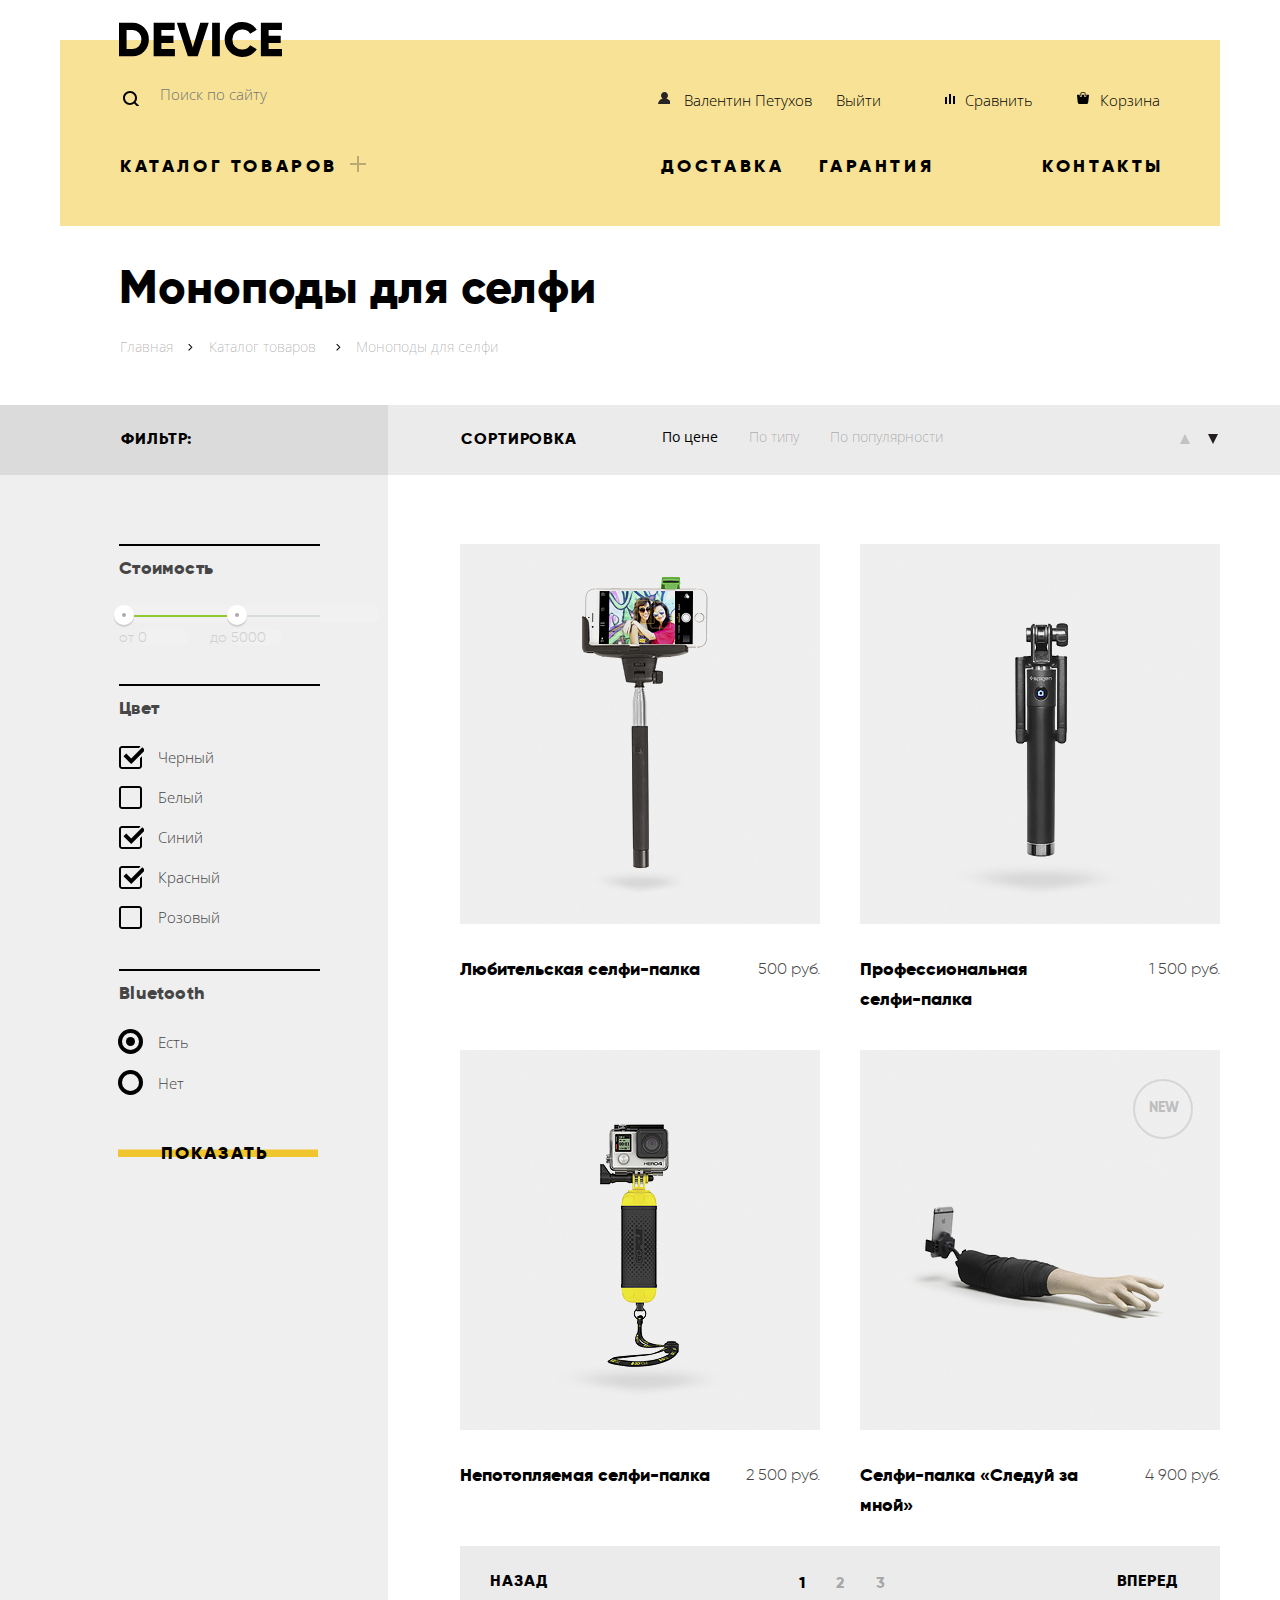
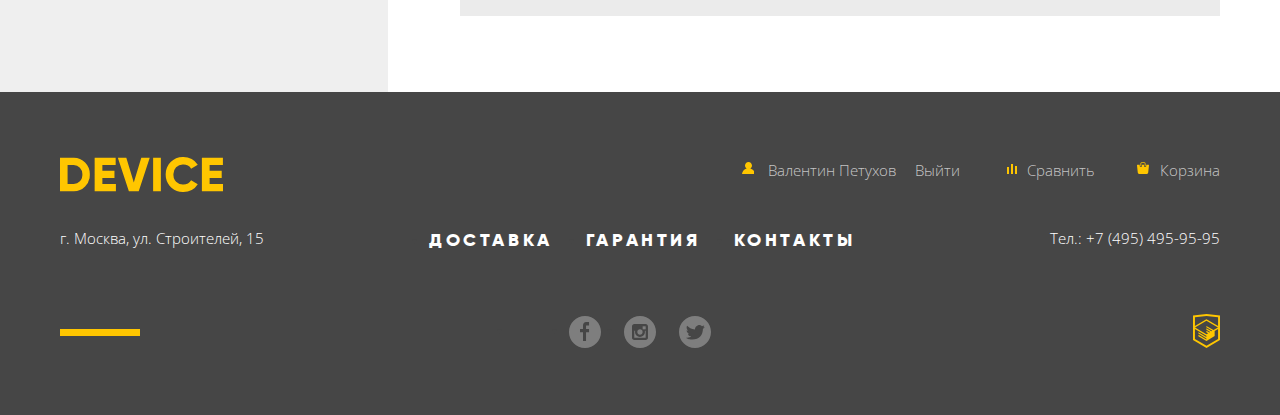
==== commit f0654694: "правки" ====
--- a/catalog.html
+++ b/catalog.html
@@ -16,7 +16,7 @@
         <a href="index.html"><img class="logo" src="img/logo.svg" width="163" height="35" alt="Логотип интернет-магазина гаджетов «Девайс»"></a>
         <div class="header-top">
           <form class="search-form" action="https://echo.htmlacademy.ru" method="get">
-            <input class="search-input" name="search" placeholder="поиск по сайту" type="search">
+            <input class="search-input" name="search" placeholder="Поиск по сайту" type="search">
             <button type="submit" class="button-search" tabindex="-1">Найти</button>
           </form>
           <ul class="user-navigation user-navigation-logged-in">
--- a/css/style-min.css
+++ b/css/style-min.css
@@ -1 +1 @@
-@-webkit-keyframes shake{0%,to{-webkit-transform:translateX(0);transform:translateX(0)}10%,30%,50%,70%,90%{-webkit-transform:translateX(-10px);transform:translateX(-10px)}20%,40%,60%,80%{-webkit-transform:translateX(10px);transform:translateX(10px)}}@keyframes shake{0%,to{-webkit-transform:translateX(0);transform:translateX(0)}10%,30%,50%,70%,90%{-webkit-transform:translateX(-10px);transform:translateX(-10px)}20%,40%,60%,80%{-webkit-transform:translateX(10px);transform:translateX(10px)}}@-webkit-keyframes bounce{0%{-webkit-transform:translateY(-2000px);transform:translateY(-2000px)}70%{-webkit-transform:translateY(30px);transform:translateY(30px)}90%{-webkit-transform:translateY(-10px);transform:translateY(-10px)}to{-webkit-transform:translateY(0);transform:translateY(0)}}@keyframes bounce{0%{-webkit-transform:translateY(-2000px);transform:translateY(-2000px)}70%{-webkit-transform:translateY(30px);transform:translateY(30px)}90%{-webkit-transform:translateY(-10px);transform:translateY(-10px)}to{-webkit-transform:translateY(0);transform:translateY(0)}}@font-face{font-family:"Gilroy";src:local("Gilroy Light"),local("Gilroy-Light"),url(../fonts/gilroylight.woff2) format("woff2"),url(../fonts/gilroylight.woff) format("woff");font-style:normal;font-weight:300}@font-face{font-family:"Gilroy";src:local("Gilroy ExtraBold"),local("Gilroy-ExtraBold"),url(../fonts/gilroyextrabold.woff2) format("woff2"),url(../fonts/gilroyextrabold.woff) format("woff");font-style:normal;font-weight:800}*,::after,::before{box-sizing:inherit}html{box-sizing:border-box}.content-box-compontent{box-sizing:content-box}.visually-hidden{position:absolute;clip:rect(0,0,0,0);width:1px;height:1px;margin:-1px}body{margin:0;min-width:1200px;font-family:"Open Sans",Arial,sans-serif;font-size:15px;line-height:30px;font-weight:300;color:#464646;background-color:#fff}a{text-decoration:none}img{max-width:100%;max-height:100%}.header{background-image:linear-gradient(180deg,#fff ,#fff 40px,rgba(240,197,46,.5) 40px,rgba(240,197,46,.5) 226px)}.header-bottom,.header-top{border:1px solid transparent}.footer-logo:hover,.logo:hover{opacity:.6}.footer-logo:active,.logo:active{opacity:.3}.button-search{background:0 0;color:transparent;border:0}.search-input:focus+.button-search{width:85px;height:49px;border:2px transparent;border-left:2px solid #000;border-top:2px solid #000;border-bottom:2px solid #000;border-right:2px solid #000;background:0 0;float:right;color:#000;cursor:pointer}.search-input:focus+.button-search:hover{background-color:#000;color:#fff}.search-input:focus+.button-search:active{color:rgba(255,255,255,.3)}.search-form{width:441px}.search-input{background-color:transparent;color:rgba(0,0,0,.3);border:0;width:356px;padding-left:40px;padding-top:19px;padding-bottom:15px;outline:0;font-family:"Open Sans",Arial,sans-serif;font-weight:300}.search-input:focus{height:49px;border-bottom:2px solid #000;background:0 0;width:356px;padding-bottom:11px;color:#000}.search-form:hover .search-input::-webkit-input-placeholder{color:rgba(0,0,0,.6)}.search-form:hover .search-input:-ms-input-placeholder,.search-form:hover .search-input::-ms-input-placeholder{color:rgba(0,0,0,.6)}.search-form:hover .search-input::placeholder{color:rgba(0,0,0,.6)}.button-search:active{color:rgba(255,255,255,.3);background-color:#000;width:85px;height:49px;border-left:2px solid #000;border-top:2px solid #000;border-bottom:2px solid #000;border-right:2px solid #000;float:right;cursor:pointer}.dropdown-list,.site-navigation,.user-navigation{list-style:none;color:#000}.dropdown,.dropdown-list a,.site-navigation a,.user-navigation a{color:#000}.dropdown-list a:hover,.dropdown:hover,.footer-user-navigation>li a.user-navigation-item:hover::before,.site-navigation a:hover,.user-navigation a:hover{opacity:.6}.dropdown-list a:active,.dropdown:active,.site-navigation a:active,.user-navigation a:active{color:rgba(0,0,0,.3)}.dropdown,.site-navigation a{font-family:"Gilroy",Arial,sans-serif;font-size:18px;font-weight:800;line-height:24px;text-transform:uppercase;letter-spacing:3.6px}.features-slider{list-style:none;position:relative}.slider-title,.slider-title-number{font-family:"Gilroy",Arial,sans-serif;font-weight:800}.slider-title{letter-spacing:.17px;color:#000;font-size:47px;line-height:56px}.slider-title-number{color:#fff;font-size:179px;line-height:179.2px}.slider-description{font-family:"Open Sans",Arial,sans-serif;font-size:15px;font-weight:300;line-height:30px}.button{color:#000;font-family:"Gilroy",Arial,sans-serif;font-size:18px;font-weight:800;line-height:24px;text-transform:uppercase;padding-top:6px;padding-right:7px;width:220px;border:0;background-image:linear-gradient(180deg,transparent,transparent 14px,#f0c52e 14px,#f0c52e 21px,transparent 22px,transparent 40px);text-align:center;height:40px;letter-spacing:2.15px;display:inline-block;vertical-align:top}.button:focus,.button:hover{background-image:linear-gradient(#f0c52e,#f0c52e);cursor:pointer}.button:active,.category-name:active{color:rgba(0,0,0,.3)}.features-definition{color:#000;font-family:"Gilroy",Arial,sans-serif;font-size:36px;font-weight:300;line-height:48px}.features-header{font-size:13px;line-height:20px}.category-list{list-style:none}.category-name{color:#000;font-family:"Gilroy",Arial,sans-serif;font-size:18px;font-weight:800;line-height:24px}.services{background-image:linear-gradient(180deg,#fff,#fff 100px,#e5e5e5 100px,#e5e5e5 388px)}.services-list{list-style:none}.service-name{color:#000;font-family:"Gilroy",Arial,sans-serif;font-size:47px;font-weight:800;line-height:48px}.brands-list{list-style:none}.brands-item a{-webkit-filter:grayscale(100%);filter:grayscale(100%);opacity:.2}.brands-item a:focus,.brands-item:hover a{-webkit-filter:none;filter:none;opacity:1;transition:1s}.about-title{color:#000;font-family:"Gilroy",Arial,sans-serif;font-size:47px;font-weight:800;line-height:48px}.about-partners{list-style:none;margin-bottom:57px}.about-partners-item,.contacts-title{color:#000;font-family:"Gilroy",Arial,sans-serif;font-size:16px;font-weight:800;line-height:40px}.contacts-title{font-size:47px;line-height:48px}.footer{background-color:#464646;border:1px solid transparent}.footer-user-navigation .user-navigation-item{color:rgba(255,255,255,.7)}.footer-user-navigation .user-navigation-item:hover{color:#fff}.footer-user-navigation>li a.user-navigation-item:active::before{opacity:.3}.footer-user-navigation .user-navigation-item:active{color:rgba(255,255,255,.3)}a.user-navigation-username{display:inline}.footer-address,.footer-site-navigation .site-navigation-item,.footer-tel,.footer-tel a{color:#fff;font-style:normal}.footer-address{min-width:203px}.footer-tel{min-width:164px}.footer-site-navigation .site-navigation-item{font-family:"Gilroy",Arial,sans-serif;font-size:18px;font-weight:800;line-height:24px;text-transform:uppercase;letter-spacing:3.6px}.footer-site-navigation .site-navigation-item:hover{color:rgba(255,255,255,.6)}.footer-site-navigation .site-navigation-item:active{color:rgba(255,255,255,.3)}.write-us-form input[type=email],.write-us-form input[type=text]{background-color:rgba(242,242,242,.5);border:0;width:360px;height:50px;padding-left:20px;color:rgb(70,70,70,1)}.write-us-form input[type=email]:hover,.write-us-form input[type=text]:hover,.write-us-form textarea:hover{background-color:rgb(235,235,235,.8)}.write-us-form input[type=email]:invalid,.write-us-form input[type=text]:invalid{background-color:rgba(237,181,181,.5);color:#464646}.write-us-form input[type=email]:invalid:focus,.write-us-form input[type=text]:invalid:focus{background-color:rgba(237,181,181,.5);color:#464646}.write-us-form input{box-shadow:none}.write-us-form input[type=email]:invalid::-webkit-input-placeholder,.write-us-form input[type=text]:invalid::-webkit-input-placeholder{background-color:rgba(237,181,181,.5);color:rgba(70,70,70,.4)}.write-us-form input[type=email]:invalid:-ms-input-placeholder,.write-us-form input[type=email]:invalid::-ms-input-placeholder,.write-us-form input[type=text]:invalid:-ms-input-placeholder,.write-us-form input[type=text]:invalid::-ms-input-placeholder{background-color:rgba(237,181,181,.5);color:rgba(70,70,70,.4)}.write-us-form input[type=email]:invalid::placeholder,.write-us-form input[type=text]:invalid::placeholder{background-color:rgba(237,181,181,.5);color:rgba(70,70,70,.4)}.write-us-form input[type=email]:focus,.write-us-form input[type=text]:focus,.write-us-form textarea:focus{background-color:rgba(255,255,255,.5);border:3px solid #f0c52e;outline:0;color:#464646}.write-us-form textarea{resize:none;background-color:rgba(242,242,242,.5);padding-top:8px;padding-left:20px;height:156px;border:0;font:inherit;color:#464646;font-family:"Open Sans",Arial,sans-serif;font-size:14px;font-weight:400;width:760px}.write-us-form input::-webkit-input-placeholder,.write-us-form textarea::-webkit-input-placeholder{color:rgb(70,70,70,.4);font-family:"Open Sans",Arial,sans-serif;font-size:14px;font-weight:400}.write-us-form input:-ms-input-placeholder,.write-us-form input::-ms-input-placeholder,.write-us-form textarea:-ms-input-placeholder,.write-us-form textarea::-ms-input-placeholder{color:rgb(70,70,70,.4);font-family:"Open Sans",Arial,sans-serif;font-size:14px;font-weight:400}.write-us-form input::placeholder,.write-us-form textarea::placeholder{color:rgb(70,70,70,.4);font-family:"Open Sans",Arial,sans-serif;font-size:14px;font-weight:400}button.button{background:0 0;background-image:linear-gradient(180deg,transparent,transparent 19px,#f0c52e 20px,#f0c52e 27px,transparent 27px,transparent 40px)}.category-title{color:#000;font-family:"Gilroy",Arial,sans-serif;font-size:47px;font-weight:800;line-height:48px}.breadcrumbs{list-style:none}.breadcrumbs-item,.sort-item a{color:rgba(0,0,0,.3);font-family:"Open Sans",Arial,sans-serif;font-size:14px;font-weight:300;line-height:24px}.breadcrumbs-item:hover,.sort-item a:hover{color:rgba(0,0,0,.6)}.breadcrumbs-item:active{color:rgba(0,0,0,.1)}.sort-item a:active,.sort-item-current a{color:#000;font-family:"Open Sans",Arial,sans-serif;font-size:14px;font-weight:400;line-height:18px}.filter-header,.sort-header{color:#000;font-family:"Gilroy",Arial,sans-serif;font-size:16px;font-weight:800;line-height:24px;text-transform:uppercase;letter-spacing:.91px}.sort-list{list-style:none}.sort-list li{margin-right:31px}.sort-item{font-size:14px;font-weight:400;flex-shrink:0}.sort-order{display:flex;max-height:10px;margin-top:20px;list-style:none}.sort-down,.sort-up{border-style:solid;display:block;opacity:.2}.sort-up{margin-right:18px;border-width:0 5.5px 10px;border-color:transparent transparent #231f20}.sort-down{border-width:10px 5.5px 0;border-color:#231f20 transparent transparent}.action-cameras:hover:after,.bracelets:hover:after,.monopod:hover:after,.quadrocopter:hover:after,.smart-watches:hover:after,.sort-down.active,.sort-down:active,.sort-up.active,.sort-up:active,.virtual-reality:hover:after{opacity:1}.sort-down:hover,.sort-up:hover{opacity:.4}.goods-list{list-style:none;margin:30px 0 0}.goods-item-name,.goods-item-price{color:#000;font-family:"Gilroy",Arial,sans-serif;font-size:18px;font-weight:800;line-height:24px}.goods-item-price{color:#464646;font-size:16px;font-weight:300}.goods-item-image:hover{opacity:.7}.compare{line-height:20px;font-family:"Open Sans",Arial,sans-serif;font-size:13px;font-weight:300;border:0;background:0 0;cursor:pointer;color:rgba(0,0,0,.5)}.compare:hover{color:#000}.compare:active{color:rgba(0,0,0,.2)}.page-navigation{width:760px;height:70px;padding:1px;background-color:#ebebeb;display:flex;margin-top:-10px}.page-numbers{display:flex;list-style:none;width:100%;justify-content:center;padding-left:19px;margin-top:20px}.next,.prev{display:block;width:137px;padding-left:29px;padding-right:30px;padding-top:22px;color:#000;font-family:"Gilroy",Arial,sans-serif;font-size:16px;font-weight:800;line-height:24px;text-transform:uppercase;letter-spacing:.91px}.next{padding-right:41px}.next:hover,.prev:hover{background-color:#d8d8d8}.next:active,.prev:active{color:rgba(0,0,0,.3)}.page-number:not(:first-child){margin-left:31px}.page-number a{color:rgba(0,0,0,.3);font-family:"Gilroy",Arial,sans-serif;font-size:16px;font-weight:800}.page-number a:hover{color:rgba(0,0,0,.6)}.page-number a:active,.page-number-current a{color:#000}.container{margin:0 auto;width:1200px;padding:0 20px}.header{min-height:226px}.header-top{justify-content:space-between}.header-top,.user-navigation{display:flex}.footer-user-navigation.user-navigation-logged-out>li:nth-child(n+4),.site-navigation>li:nth-child(n+4)>a,.user-navigation.user-navigation-logged-out>li:nth-child(n+4){margin-left:20px}.dropdown-list{display:none}.header-bottom{display:flex;justify-content:space-between}.site-navigation{display:flex;flex-wrap:wrap}.features-slider{margin:0;padding-left:0}.features-slider li{display:flex;padding-left:90px;padding-top:2px;min-height:594px;background-image:linear-gradient(180deg,rgba(240,197,46,.5),rgba(240,197,46,.5) 113px,#fff 113px,#fff 594px)}.categories{min-height:322px}.category-name,.services-list{margin:0}.category-item:nth-child(2) h2{max-width:115px}.category-list{margin:0;display:flex}.services{min-height:388px}.service-name,.services-list{margin-top:0}.brands-list{display:flex;margin-top:0;margin-bottom:0;margin-left:0;padding-left:0;flex-wrap:wrap}.about-contacts-wrapper{min-height:550px;display:flex;align-items:flex-start;justify-content:space-between;padding-top:13px;padding-bottom:80px}.footer{min-height:323px}.footer-bottom,.footer-middle,.footer-site-navigation,.footer-top,.footer-user-navigation{display:flex}.footer-user-navigation{flex-wrap:wrap;list-style:none}.user-navigation{flex-wrap:wrap}.modal-map,.modal-write-us,.user-navigation-logged-in .logged-out,.user-navigation-logged-out .logged-in,li.first-slide,li.second-slide,li.services-second-slide,li.services-third-slide,li.third-slide{display:none}.breadcrumbs{display:flex}.main-middle-container{display:flex;margin:0 auto;width:1200px;padding:0 20px}.main-controls-wrapper{background-image:linear-gradient(to right,#dbdbdb,#dbdbdb 50%,#ebebeb 50%,#ebebeb)}.main-middle-wrapper{background-image:linear-gradient(to right,#efefef,#efefef 50%,#fff 50%,#fff)}.main-controls{display:flex;min-height:70px}.filter{min-width:328px}.sort{display:flex;width:830px;background-color:#ebebeb;padding-left:73px;padding-top:9px}.main-right{min-width:800px;padding-left:72px;background-color:#fff;min-height:1217px;padding-top:39px}.bluetooth,.color{display:flex;flex-direction:column}.goods-list,.sort-list{display:flex;flex-wrap:wrap}.goods-list{padding-left:0}.sort-list{margin-top:8px;flex-grow:1}.services-slider{margin-top:0}.header{padding-top:22px;padding-left:59px;padding-right:55px}.dropdown{padding-top:22px;min-width:240px}.site-navigation{padding-top:4px}.site-navigation-waranty{margin-right:108px}.site-navigation-delivery{margin-right:35px}.user-navigation-logged-out li:first-child{margin-top:0;min-width:234px}.user-navigation-logged-in li:first-child{margin-top:0;min-width:171px}.user-navigation-logged-in li:nth-child(3){margin-top:0;min-width:63px}.user-navigation-logged-in{padding-top:0}.user-navigation-compare{position:relative;padding-left:20px;margin-left:47px}.user-navigation-compare::before{content:"";position:absolute;top:4px;left:0;width:12px;height:17px;background-image:url(../img/compare.svg);background-repeat:no-repeat;background-position:0 0}.user-navigation{padding-right:4px}.user-navigation-basket{margin-left:50px;margin-right:0;padding-left:17px;position:relative}.search-form::before,.user-navigation-basket::before,.user-navigation-login::before,.user-navigation-username::before{content:"";position:absolute;top:2px;left:-6px;width:12px;height:12px;background-image:url(../img/cart.svg);background-repeat:no-repeat;background-position:0 0}a.user-navigation-login,a.user-navigation-username{position:relative;padding-left:20px}.search-form::before,.user-navigation-login::before,.user-navigation-username::before{background-image:url(../img/user.svg)}.search-form{position:relative}.search-form::before{top:24px;left:3px;width:17px;height:15px;background-image:url(../img/search.svg)}.slider-controls label{display:inline-block;width:12px;height:12px;margin-right:8px;margin-left:13px;vertical-align:top;background-color:transparent;border:1px solid #050505;border-radius:50%;cursor:pointer}.slider-controls{position:absolute;bottom:235px;right:95px;z-index:20;font-size:0}#first-slide:checked~.features-slider #slide1,#second-slide:checked~.features-slider #slide2,#third-slide:checked~.features-slider #slide3{display:flex}.features-table th{padding-top:2px;display:block}.features-table>tbody tr:first-child{min-width:156px}.features-table>tbody tr:nth-child(2){min-width:142px}.features-table tr{display:flex;flex-direction:column;padding-right:68px;display:block}.features-table>tbody tr:first-child>th{padding-left:4px}.features-table>tbody tr:nth-child(2)>th{margin-left:2px}.features-table>tbody tr:nth-child(3)>th{margin-left:5px}.features-table>tbody tr:nth-child(2)>tr{margin-right:-2px}.features-table tbody{display:flex;padding-top:45px;margin-left:-5px}.first-label,.slider-container{position:relative}#first-slide:checked~.slider-controls label:first-child:before,#second-slide:checked~.slider-controls label:nth-child(2):before,#third-slide:checked~.slider-controls label:nth-child(3):before{content:"";position:absolute;display:inline-block;width:6px;height:6px;margin-right:8px;margin-top:2px;margin-left:2px;vertical-align:top;background-color:transparent;border:1px solid #050505;border-radius:50%;cursor:pointer}.slider-title-number{position:absolute;right:49px;top:-10px;z-index:5}.item-info{padding-top:31px;width:561px}.slider-description{max-width:480px;margin-top:20px;min-height:90px}.slider-title{margin-bottom:0;position:relative;z-index:21}li.second-slide{padding-left:116px}.second-slide img{margin-top:12px}li.third-slide{padding-left:31px}.third-slide img{margin-top:65px}.slide{justify-content:space-between}.features-table tr:nth-child(2){padding-left:3px}.third-slide>.item-info>.features-table tr:first-child{padding-right:35px}.slider-title::before{content:"";position:absolute;background-color:#fff;width:100px;height:7px;z-index:100;right:460px;bottom:146px}.dropdown{padding-right:20px}.dropdown::before{-webkit-transform:rotate(90deg);transform:rotate(90deg)}.dropdown::after,.dropdown::before{position:absolute;right:-6px;top:31px;width:16px;height:2px;margin-bottom:-1px;content:"";opacity:1;background-color:#b9a975}.dropdown,.header-bottom{position:relative}.dropdown-list:hover,.dropdown:focus+.dropdown-list,.dropdown:hover+.dropdown-list{position:absolute;right:0;background-color:#f8e296;display:flex;top:45px;width:1160px;min-height:163px;left:-60px;z-index:120;padding-left:20px;padding-top:30px}.dropdown-sublist{list-style:none;padding-right:19px}.category-list{padding-left:0;flex-wrap:wrap}.category-list>li:nth-child(6n) a{margin-right:0}.categories{display:flex}a.category-link{padding-top:193px;display:block;width:160px;margin-right:40px}.category-item{position:relative}.virtual-reality:before{content:"";position:absolute;top:52px;left:31px;width:125px;height:125px;background-repeat:no-repeat;background-position:0 0;z-index:10}.action-cameras:before,.bracelets:before,.monopod:before,.smart-watches:before{width:125px}.action-cameras:before,.bracelets:before,.monopod:before,.quadrocopter:before,.smart-watches:before{content:"";position:absolute;height:125px;background-repeat:no-repeat;background-position:0 0;z-index:10}.virtual-reality:before{background-image:url(../img/popular-1.svg)}.monopod:before{background-image:url(../img/popular-2.svg);top:41px;left:38px}.action-cameras:before{background-image:url(../img/popular-3.svg);top:38px;left:49px}.bracelets:before{background-image:url(../img/popular-4.svg);top:50px;left:28px}.smart-watches:before{background-image:url(../img/popular-5.svg);top:32px;left:55px}.quadrocopter:before{background-image:url(../img/poppular-6.svg);top:49px;left:13px;width:132px}.action-cameras:after,.bracelets:after,.monopod:after,.quadrocopter:after,.smart-watches:after,.virtual-reality:after{content:"";position:absolute;top:0;left:0;width:160px;height:160px;background-color:#f0c52e;background-repeat:no-repeat;background-position:0 0;z-index:5;opacity:.5}.action-cameras:active h2,.action-cameras:active:before,.bracelets:active:active h2,.bracelets:active:before,.monopod:active h2,.monopod:hover:active:before,.quadrocopter:active h2,.quadrocopter:active:before,.smart-watches:active h2,.smart-watches:active:before,.virtual-reality:active h2,.virtual-reality:active:before{opacity:.3}.middle-slider-wrapper{display:flex}.middle-slider-slider-controls{display:flex;flex-direction:column;width:284px;position:relative;margin-top:82px}.middle-slider-slider-controls::after{content:"";position:absolute;width:7px;height:319px;background-color:#000;right:0;top:-82px}.middle-slider-slider-controls .button{width:160px;padding-left:4px;margin-bottom:23px}#middle-slider-first-slide:checked~.middle-slider-wrapper>.middle-slider-slider-controls label:first-child,#middle-slider-second-slide:checked~.middle-slider-wrapper>.middle-slider-slider-controls label:nth-child(2),#middle-slider-third-slide:checked~.middle-slider-wrapper>.middle-slider-slider-controls label:nth-child(3){background-image:linear-gradient(#000,#000);color:#f7e184;width:278px;padding-top:8px;box-sizing:border-box;margin-top:-2px;margin-bottom:26px;padding-left:0;padding-right:126px}.services-slider{width:876px}#middle-slider-first-slide:checked~.middle-slider-wrapper>.services-slider #middle-slider-slide1,#middle-slider-second-slide:checked~.middle-slider-wrapper>.services-slider #middle-slider-slide2,#middle-slider-third-slide:checked~.middle-slider-wrapper>.services-slider #middle-slider-slide3{display:block}.services-first-slide{display:none}.services-slider li{padding-top:72px;padding-left:77px;position:relative}.service-name{margin-bottom:32px}.service-description{width:450px}.services-slider li::before{content:"";position:absolute;top:85px;right:37px;width:165px;height:190px;background-repeat:no-repeat;background-position:0 0;z-index:5;opacity:1}.services-first-slide::before{background-image:url(../img/delivery.svg)}li.services-second-slide::before{background-image:url(../img/warranty.svg);top:61px;right:52px}li.services-third-slide::before{background-image:url(../img/credit.svg);top:61px;right:61px}.brands{min-height:287px;padding-top:94px}.brands-item:not(:first-child){padding-left:40px}.about,.contacts{min-height:562px;display:flex;flex-direction:column}.about .button,.contacts .button{padding-right:19px;width:260px;display:block}.about-title{margin-bottom:28px;position:relative}.about-title::before{content:"";width:80px;height:7px;top:-52px;position:absolute;background-color:#000}.about-text{width:475px}.about-partners{margin-top:50px;padding-left:35px}.about-partners-item,.contacts-title{position:relative}.about-partners-item::before{content:"";position:absolute;display:inline-block;vertical-align:top;width:8px;height:8px;background-color:transparent;border:2px solid #e5e5e5;border-radius:50%;left:-34px;top:17px}.contacts-title{margin-left:0;margin-bottom:28px}.contacts-title::before{content:"";width:80px;height:7px;margin-left:3px;top:-52px;position:absolute;background-color:#000}.contacts{padding-left:7px;width:570px}.contacts-info{padding-left:1px;margin-bottom:39px}.contacts img{margin-left:3px}.contacts .button{margin-left:3px;padding-left:6px}.footer-top{padding-top:47px}.footer-user-navigation{margin-top:15px;margin-left:auto}.footer-user-navigation.user-navigation-logged-in .user-navigation-logout{padding-left:20px}.user-navigation{margin-top:18px}.user-navigation.user-navigation-logged-in li:first-child{min-width:172px}.user-navigation.user-navigation-logged-in li:nth-child(2){min-width:62px}.user-navigation.user-navigation-logged-in li:nth-child(3){min-width:120px}.user-navigation.user-navigation-logged-in li:nth-child(4){margin-left:0}.footer-user-navigation.user-navigation-logged-out li:first-child{margin-top:2px;min-width:107px}.footer-user-navigation.user-navigation-logged-out li:nth-child(2){min-width:82px}.footer-user-navigation.user-navigation-logged-out li:nth-child(3){min-width:126px}.footer-user-navigation.user-navigation-logged-in li:first-child{min-width:150px}.footer-user-navigation.user-navigation-logged-in li:nth-child(2){min-width:40px}.footer-user-navigation.user-navigation-logged-in li:nth-child(3){min-width:139px}.footer-user-navigation.user-navigation-logged-in li:nth-child(4){min-width:120px}.footer-user-navigation.user-navigation-logged-in li:nth-child(4)>a{margin-top:0;margin-left:44px}.footer-top .user-navigation-login::before,.footer-top .user-navigation-username::before{background-image:url(../img/user-orange.svg)}.footer-top .user-navigation-compare::before{background-image:url(../img/compare-orange.svg)}.footer-top .user-navigation-basket::before{background-image:url(../img/cart-orange.svg)}.footer-user-navigation>li:nth-child(2) a.user-navigation-item{margin-left:-3px}.footer-logo{margin-top:17px}.footer-middle{padding-top:22px}ul.footer-site-navigation{margin-top:2px;padding-left:0;margin-left:165px;flex-wrap:wrap}.footer-site-navigation li{margin-right:33px}.footer-tel{margin-left:auto}.footer-bottom{position:relative;min-height:100px}.footer-bottom::before{content:"";position:absolute;width:80px;height:7px;top:59px;background-color:#ffc600}.social{display:flex;margin-left:454px;margin-top:45px;padding:0;max-width:190px;flex-wrap:wrap}.social li{padding-bottom:10px}a.social-button{position:relative;margin-left:55px;opacity:.3}.social-button::after{content:"";position:absolute;width:32px;height:32px;opacity:1;background-image:url(../img/fb.svg);padding-right:22px;top:-4px}.developer-logo:hover,.social-button:focus,.social-button:hover{opacity:.6}.social-button:active{opacity:.1}.developer-logo:active,.developer-logo:focus{opacity:.3}.social-button-facebook::after{background-image:url(../img/fb.svg)}.social-button-instagram::after{background-image:url(../img/inst.svg)}.social-button-twitter::after{background-image:url(../img/twit.svg)}.developer-logo{margin-left:auto}.developer-logo:after{content:"";position:absolute;width:27px;height:34px;right:0;bottom:22px;background-image:url(../img/logo-html.svg)}.developer-logo,.goods-item{position:relative}.breadcrumbs{margin-left:20px}.category-title{margin-top:37px;margin-left:59px;margin-bottom:20px}.breadcrumbs li:first-child{position:relative;margin-right:36px}.breadcrumbs li:not(:first-child){position:relative;margin-right:40px}.breadcrumbs>li:not(:last-of-type)::after,.breadcrumbs>li:not(:last-of-type)::before{position:absolute;height:1.3px;margin-bottom:-3px;content:"";background-color:#000}.breadcrumbs>li:not(:last-of-type)::after{right:-19px;top:17px;width:4px;-webkit-transform:translateY(-3px) rotate(45deg);transform:translateY(-3px) rotate(45deg)}.breadcrumbs>li:not(:last-of-type)::before{-webkit-transform:translateY(3px) rotate(-45deg);transform:translateY(3px) rotate(-45deg);width:5px;top:14px;right:-20px}.breadcrumbs>li:not(:first-child)::before{right:-25px}.breadcrumbs>li:not(:first-child)::after{right:-24px}.main-top{min-height:142px}.filter-item{margin:0;padding:0;border:0}.range-filter{width:260px;margin-top:20px;box-sizing:content-box}.filter-item legend{font-size:18px;line-height:24px;text-transform:uppercase;font-weight:700}.range-controls{position:relative;height:7px;margin-left:-5px;margin-bottom:0;padding-top:10px;padding-right:59px;background-color:#f1f1f1;border-radius:5px}.range-controls .scale{height:2px;background:#d7dcde}.range-controls .bar{width:60%;height:2px;margin-left:0;background:#91c92f}.range-controls .toggle{position:absolute;top:0;left:0;width:4px;height:4px;padding:0;border:8px solid #fff;background-color:#ababab;box-shadow:0 2px 1px 0 #cfcfcf;border-radius:50%;cursor:pointer}.range-controls .toggle-min{left:0}.range-controls .toggle-max{left:113px}.price-controls{font-size:0}.price-controls input,.price-controls label{color:#cfcfcf;font-family:"Gilroy",Arial,sans-serif;font-weight:300}.price-controls label{display:inline-block;vertical-align:top;min-width:91px;font-size:14px}.price-controls input{width:50px;padding:0;text-align:left;border:0;border-radius:5px;background:#f1f1f1}.filter-form fieldset,.modal-map iframe{border:0}.filter-header{width:328px;padding-left:61px;padding-top:9px}.sort-header{padding-right:45px}.checkbox-color{cursor:pointer;position:relative}input[type=checkbox]:focus+.checkbox-color::before,input[type=radio]:focus+.checkbox-bluetooth::before{outline-width:1px;outline-style:dotted}input[type=checkbox]:checked+.checkbox-color::before{content:"";position:absolute;top:4px;left:0;width:25px;height:25px;background-image:url(../img/checkbox-on.svg);background-repeat:no-repeat;background-position:0 0}input[type=checkbox]+.checkbox-color::before{content:"";position:absolute;top:4px;left:0;width:25px;height:25px;background-image:url(../img/checkbox-off.svg);background-repeat:no-repeat;background-position:0 0}.filter-form legend{font-family:"Gilroy",Arial,sans-serif;font-size:18px;font-weight:800;line-height:24px;letter-spacing:.18px;position:relative}.filter-title{position:relative}.price-filter{margin-top:81px;margin-left:48px;min-height:140px}.color{padding-top:22px;margin-left:48px;min-height:285px}.filter-form legend::before{content:"";height:2px;width:201px;position:absolute;background-color:#000;top:-12px}.checkbox-color{margin-bottom:10px;padding-left:39px}.bluetooth{padding-top:22px;margin-left:48px;min-height:149px}.checkbox-bluetooth{position:relative;padding-left:39px;margin-bottom:11px;cursor:pointer}input[type=radio]+.checkbox-bluetooth::before{box-sizing:border-box;width:25px;height:25px;border:4px solid #000;border-radius:50%;position:absolute;left:-1px;top:2px;content:""}input[type=radio]:checked+.checkbox-bluetooth::after{position:absolute;top:14px;left:-1px;width:9px;height:9px;margin-top:-4px;margin-left:8px;border-radius:50%;background:#000;content:""}.filter-button{margin-left:58px;background-color:transparent;width:200px;padding-left:1px;padding-top:7px}.checkbox-bluetooth:hover::after,.checkbox-bluetooth:hover::before,.checkbox-color:hover::before{opacity:.6}.bluetooth>input:disabled+label,.color>input:disabled+label{color:#a6a6a6}.bluetooth>input:disabled+label::after,.bluetooth>input:disabled+label::before,.color>input:disabled+label::before{opacity:.25}.goods-item-image{position:relative;order:-1;margin-bottom:25px;background-color:#eee}.goods-pop-up{position:absolute;top:167px;left:80px}.goods-item:nth-child(n){display:flex;flex-direction:column;margin-right:40px}.goods-item:nth-child(2n){margin-right:0}.goods-info{display:flex;align-items:flex-start;justify-content:space-between;margin-bottom:36px}.goods-info h4{margin-top:5px;margin-bottom:0;max-width:285px}.goods-item:nth-child(2)>.goods-info h4{max-width:150px}.goods-item:nth-child(4)>.goods-info h4{max-width:220px}.goods-item-price{padding-top:8px}.put-in-basket{width:200px;padding-right:21px;z-index:1100}.compare{margin-top:16px;margin-left:21px}.goods-item-image{line-height:0;min-width:360px;min-height:380px}.modal-show{display:block;-webkit-animation:bounce .6s;animation:bounce .6s}.modal-error{-webkit-animation:shake .6s;animation:shake .6s}.modal{position:fixed;box-shadow:0 30px 50px rgba(0,0,0,.7);z-index:50;background-color:#fff}.modal-write-us{top:120px;left:50%;width:960px;height:553px;margin-left:-495px;padding:91px 50px 91px 102px;font-family:"Gilroy",Arial,sans-serif;font-weight:800;font-size:18px}.write-us-form label:first-child{display:inline-block;vertical-align:top;width:360px;color:#000}.write-us-form label:nth-child(2){display:inline-block;vertical-align:top;width:360px;margin-left:36px;color:#000}.write-us-form label:nth-child(3){display:inline-block;vertical-align:top;width:100%;margin-top:30px;color:#000}.write-us-form label:nth-child(3)>textarea{margin-top:4px;margin-left:-2px}.write-us-form input{margin-top:3px;margin-left:-2px;color:rgb(70,70,70,.4);font-family:"Open Sans";font-size:14px;font-weight:400}.write-us-form input:focus{padding-left:17px}.write-us-form textarea:focus{padding-left:17px;padding-top:5px}.write-us-form-button{margin-top:34px;margin-left:-2px;padding-right:20px;width:200px}.modal-close{position:absolute;top:21px;right:22px;width:55px;height:55px;cursor:pointer;border:0;border-radius:50%;background-color:#f7e296;opacity:.5}.goods-item-image:hover .compare,.goods-item-image:hover .put-in-basket,.modal-close:hover{opacity:1}.modal-close:active,.modal-close:active::after,.modal-close:active::before{opacity:.3}.modal-close::after,.modal-close::before{position:absolute;top:50%;left:9px;width:36px;height:2px;content:"";background-color:#fff}.modal-close::before{-webkit-transform:rotate(45deg);transform:rotate(45deg)}.modal-close::after{-webkit-transform:rotate(-45deg);transform:rotate(-45deg)}.modal-map{top:120px;left:50%;width:960px;height:559px;margin-left:-495px}.map{margin-bottom:61px}.new-product::after,.new-product::before{content:"";position:absolute;top:29px;right:27px;border-radius:50%;width:60px;height:60px;border:2px solid #000;opacity:.1;color:#000;font-family:"Gilroy",Arial,sans-serif;font-size:14px;font-weight:800;line-height:24px;text-transform:uppercase}.new-product::after{padding-top:17px;padding-left:16px;content:"new";border:0;opacity:.2}.brands-item a{background-color:gray;display:block;width:260px;height:100px}.modal-map{background-image:url(../img/bigmap.jpg);background-repeat:no-repeat;background-size:cover}.compare,.put-in-basket{opacity:0}.compare:focus,.put-in-basket:focus{opacity:1}.button-services{padding-right:12px}.main-top{border-bottom:1px solid transparent}+@font-face{font-family:"Gilroy";src:local("Gilroy Light"),local("Gilroy-Light"),url(../fonts/gilroylight.woff2) format("woff2"),url(../fonts/gilroylight.woff) format("woff");font-style:normal;font-weight:300}@font-face{font-family:"Gilroy";src:local("Gilroy ExtraBold"),local("Gilroy-ExtraBold"),url(../fonts/gilroyextrabold.woff2) format("woff2"),url(../fonts/gilroyextrabold.woff) format("woff");font-style:normal;font-weight:800}*,::before,::after{box-sizing:inherit}html{box-sizing:border-box}.content-box-compontent{box-sizing:content-box}.visually-hidden{position:absolute;clip:rect(0,0,0,0);width:1px;height:1px;margin:-1px}body{margin:0;min-width:1200px;font-family:"Open Sans",Arial,sans-serif;font-size:15px;line-height:30px;font-weight:300;color:#464646;background-color:#fff}a{text-decoration:none}img{max-width:100%;max-height:100%}.header{background-image:linear-gradient(180deg,#fff ,#fff 40px,rgba(240,197,46,.5) 40px,rgba(240,197,46,.5) 226px)}.header-top,.header-bottom{border:1px solid transparent}.logo:hover,.footer-logo:hover{opacity:.6}.logo:active,.footer-logo:active{opacity:.3}.button-search{background:0 0;color:transparent;border:0}.search-input:focus+.button-search{width:85px;height:49px;border:2px transparent;border-left:2px solid #000;border-top:2px solid #000;border-bottom:2px solid #000;border-right:2px solid #000;background:0 0;float:right;color:#000;cursor:pointer}.search-input:focus+.button-search:hover{background-color:#000;color:#fff}.search-input:focus+.button-search:active{color:rgba(255,255,255,.3)}.search-form{width:441px}.search-input{background-color:transparent;color:rgba(0,0,0,.3);border:0;width:356px;padding-left:40px;padding-top:19px;padding-bottom:15px;outline:0;font-family:"Open Sans",Arial,sans-serif;font-weight:300}.search-input:focus{height:49px;border-bottom:2px solid #000;background:0 0;width:356px;padding-bottom:10.5px}.search-form:hover .search-input::-webkit-input-placeholder{color:rgba(0,0,0,.6)}.search-form:hover .search-input:-ms-input-placeholder{color:rgba(0,0,0,.6)}.search-form:hover .search-input::-ms-input-placeholder{color:rgba(0,0,0,.6)}.search-form:hover .search-input::placeholder{color:rgba(0,0,0,.6)}.search-input:focus{color:#000}.button-search:active{color:rgba(255,255,255,.3);background-color:#000;width:85px;height:49px;border-left:2px solid #000;border-top:2px solid #000;border-bottom:2px solid #000;border-right:2px solid #000;float:right;cursor:pointer}.user-navigation,.dropdown-list,.site-navigation{list-style:none;color:#000}.user-navigation a,.dropdown-list a,.site-navigation a,.dropdown{color:#000}.user-navigation a:hover,.dropdown-list a:hover,.site-navigation a:hover,.dropdown:hover{opacity:.6}.user-navigation a:active,.dropdown-list a:active,.site-navigation a:active,.dropdown:active{color:rgba(0,0,0,.3)}.site-navigation a,.dropdown{font-family:"Gilroy",Arial,sans-serif;font-size:18px;font-weight:800;line-height:24px;text-transform:uppercase;letter-spacing:3.6px}.features-slider{list-style:none;position:relative}.slider-title{color:#000;font-family:"Gilroy",Arial,sans-serif;font-size:47px;font-weight:800;line-height:56px;letter-spacing:.17px}.slider-title-number{color:#fff;font-family:"Gilroy",Arial,sans-serif;font-size:179px;font-weight:800;line-height:179.2px}.slider-description{font-family:"Open Sans",Arial,sans-serif;font-size:15px;font-weight:300;line-height:30px}.button{color:#000;font-family:"Gilroy",Arial,sans-serif;font-size:18px;font-weight:800;line-height:24px;text-transform:uppercase;padding-top:6px;padding-right:7px;width:220px;border:0;background-image:linear-gradient(180deg,transparent,transparent 14px,#f0c52e 14px,#f0c52e 21px,transparent 22px,transparent 40px);text-align:center;height:40px;letter-spacing:2.15px;display:inline-block;vertical-align:top}.button:hover,.button:focus{background-image:linear-gradient(#f0c52e,#f0c52e);cursor:pointer}.button:active{color:rgba(0,0,0,.3)}.features-definition{color:#000;font-family:"Gilroy",Arial,sans-serif;font-size:36px;font-weight:300;line-height:48px}.features-header{font-size:13px;line-height:20px}.category-list{list-style:none}.category-name{color:#000;font-family:"Gilroy",Arial,sans-serif;font-size:18px;font-weight:800;line-height:24px}.category-name:active{color:rgba(0,0,0,.3)}.services{background-image:linear-gradient(180deg,#fff,#fff 100px,#e5e5e5 100px,#e5e5e5 388px)}.services-list{list-style:none}.service-name{color:#000;font-family:"Gilroy",Arial,sans-serif;font-size:47px;font-weight:800;line-height:48px}.brands-list{list-style:none}.brands-item a{-webkit-filter:grayscale(100%);filter:grayscale(100%);opacity:.2}.brands-item:hover a,.brands-item a:focus{-webkit-filter:none;filter:none;opacity:1;transition:1s}.about-title{color:#000;font-family:"Gilroy",Arial,sans-serif;font-size:47px;font-weight:800;line-height:48px}.about-partners{list-style:none;margin-bottom:57px}.about-partners-item{color:#000;font-family:"Gilroy",Arial,sans-serif;font-size:16px;font-weight:800;line-height:40px}.contacts-title{color:#000;font-family:"Gilroy",Arial,sans-serif;font-size:47px;font-weight:800;line-height:48px}.footer{background-color:#464646;border:1px solid transparent}.footer-user-navigation .user-navigation-item{color:rgba(255,255,255,.7)}.footer-user-navigation .user-navigation-item:hover{color:#fff}.footer-user-navigation>li a.user-navigation-item:hover::before{opacity:.6}.footer-user-navigation>li a.user-navigation-item:active::before{opacity:.3}.footer-user-navigation .user-navigation-item:active{color:rgba(255,255,255,.3)}a.user-navigation-username{display:inline}.footer-site-navigation .site-navigation-item,.footer-address,.footer-tel,.footer-tel a{color:#fff;font-style:normal}.footer-address{min-width:203px}.footer-tel{min-width:164px}.footer-site-navigation .site-navigation-item{font-family:"Gilroy",Arial,sans-serif;font-size:18px;font-weight:800;line-height:24px;text-transform:uppercase;letter-spacing:3.6px}.footer-site-navigation .site-navigation-item:hover{color:rgba(255,255,255,.6)}.footer-site-navigation .site-navigation-item:active{color:rgba(255,255,255,.3)}.write-us-form input[type=text],.write-us-form input[type=email]{background-color:rgba(242,242,242,.5);border:0;width:360px;height:50px;padding-left:20px;color:rgb(70,70,70,1)}.write-us-form input[type=text]:hover,.write-us-form input[type=email]:hover,.write-us-form textarea:hover{background-color:rgb(235,235,235,.8)}.write-us-form input[type=text]:invalid,.write-us-form input[type=email]:invalid{background-color:rgba(237,181,181,.5);color:#464646}.write-us-form input[type=text]:invalid:focus,.write-us-form input[type=email]:invalid:focus{background-color:rgba(237,181,181,.5);color:#464646}.write-us-form input{box-shadow:none}.write-us-form input[type=text]:invalid::-webkit-input-placeholder,.write-us-form input[type=email]:invalid::-webkit-input-placeholder{background-color:rgba(237,181,181,.5);color:rgba(70,70,70,.4)}.write-us-form input[type=text]:invalid:-ms-input-placeholder,.write-us-form input[type=email]:invalid:-ms-input-placeholder{background-color:rgba(237,181,181,.5);color:rgba(70,70,70,.4)}.write-us-form input[type=text]:invalid::-ms-input-placeholder,.write-us-form input[type=email]:invalid::-ms-input-placeholder{background-color:rgba(237,181,181,.5);color:rgba(70,70,70,.4)}.write-us-form input[type=text]:invalid::placeholder,.write-us-form input[type=email]:invalid::placeholder{background-color:rgba(237,181,181,.5);color:rgba(70,70,70,.4)}.write-us-form input[type=text]:focus,.write-us-form input[type=email]:focus,.write-us-form textarea:focus{background-color:rgba(255,255,255,.5);border:3px solid #f0c52e;outline:0;color:#464646}.write-us-form textarea{resize:none;background-color:rgba(242,242,242,.5);padding-top:8px;padding-left:20px;width:760px;height:156px;border:0;font:inherit;color:#464646;font-family:"Open Sans",Arial,sans-serif;font-size:14px;font-weight:400}.write-us-form input::-webkit-input-placeholder,.write-us-form textarea::-webkit-input-placeholder{color:rgb(70,70,70,.4);font-family:"Open Sans",Arial,sans-serif;font-size:14px;font-weight:400}.write-us-form input:-ms-input-placeholder,.write-us-form textarea:-ms-input-placeholder{color:rgb(70,70,70,.4);font-family:"Open Sans",Arial,sans-serif;font-size:14px;font-weight:400}.write-us-form input::-ms-input-placeholder,.write-us-form textarea::-ms-input-placeholder{color:rgb(70,70,70,.4);font-family:"Open Sans",Arial,sans-serif;font-size:14px;font-weight:400}.write-us-form input::placeholder,.write-us-form textarea::placeholder{color:rgb(70,70,70,.4);font-family:"Open Sans",Arial,sans-serif;font-size:14px;font-weight:400}button.button{background:0 0;background-image:linear-gradient(180deg,transparent,transparent 19px,#f0c52e 20px,#f0c52e 27px,transparent 27px,transparent 40px)}.category-title{color:#000;font-family:"Gilroy",Arial,sans-serif;font-size:47px;font-weight:800;line-height:48px}.breadcrumbs{list-style:none}.breadcrumbs-item,.sort-item a{color:rgba(0,0,0,.3);font-family:"Open Sans",Arial,sans-serif;font-size:14px;font-weight:300;line-height:24px}.breadcrumbs-item:hover,.sort-item a:hover{color:rgba(0,0,0,.6)}.breadcrumbs-item:active{color:rgba(0,0,0,.1)}.sort-item a:active,.sort-item-current a{color:#000;font-family:"Open Sans",Arial,sans-serif;font-size:14px;font-weight:400;line-height:18px}.filter-header,.sort-header{color:#000;font-family:"Gilroy",Arial,sans-serif;font-size:16px;font-weight:800;line-height:24px;text-transform:uppercase;letter-spacing:.91px}.sort-list{list-style:none}.sort-list li{margin-right:31px}.sort-item{font-size:14px;font-weight:400;flex-shrink:0}.sort-order{display:flex;max-height:10px;margin-top:20px;list-style:none}.sort-up{border-width:0 5.5px 10px 5.5px;border-color:transparent transparent #231f20 transparent;border-style:solid;display:block;margin-right:18px;opacity:.2}.sort-down{border-width:10px 5.5px 0 5.5px;border-color:#231f20 transparent transparent transparent;border-style:solid;display:block;opacity:.2}.sort-up.active,.sort-down.active,.sort-up:active,.sort-down:active{opacity:1}.sort-up:hover,.sort-down:hover{opacity:.4}.goods-list{list-style:none;margin:0;margin-top:30px}.goods-item-name{color:#000;font-family:"Gilroy",Arial,sans-serif;font-size:18px;font-weight:800;line-height:24px}.goods-item-price{color:#464646;font-family:"Gilroy",Arial,sans-serif;font-size:16px;font-weight:300;line-height:24px}.goods-item-image:hover{opacity:.7}.compare{line-height:20px;font-family:"Open Sans",Arial,sans-serif;font-size:13px;font-weight:300;border:0;background:0 0;cursor:pointer;color:rgba(0,0,0,.5)}.compare:hover{color:#000}.compare:active{color:rgba(0,0,0,.2)}.page-navigation{width:760px;height:70px;padding:1px;background-color:#ebebeb;display:flex;margin-top:-10px}.page-numbers{display:flex;list-style:none;width:100%;justify-content:center;padding-left:19px;margin-top:20px}.prev,.next{display:block;width:137px;padding-left:29px;padding-right:30px;padding-top:22px;color:#000;font-family:"Gilroy",Arial,sans-serif;font-size:16px;font-weight:800;line-height:24px;text-transform:uppercase;letter-spacing:.91px}.next{padding-right:41px}.prev:hover,.next:hover{background-color:#d8d8d8}.prev:active,.next:active{color:rgba(0,0,0,.3)}.page-number:not(:first-child){margin-left:31px}.page-number a{color:rgba(0,0,0,.3);font-family:"Gilroy",Arial,sans-serif;font-size:16px;font-weight:800}.page-number a:hover{color:rgba(0,0,0,.6)}.page-number a:active,.page-number-current a{color:#000}.container{margin:0 auto;width:1200px;padding:0 20px}.header{min-height:226px}.header-top{display:flex;justify-content:space-between}.user-navigation{display:flex;flex-wrap:wrap}.user-navigation.user-navigation-logged-out>li:nth-child(n+4){margin-left:20px}.footer-user-navigation{flex-wrap:wrap}.footer-user-navigation.user-navigation-logged-out>li:nth-child(n+4){margin-left:20px}.dropdown-list{display:none}.header-bottom{display:flex;justify-content:space-between}.site-navigation{display:flex;flex-wrap:wrap}.features-slider{margin:0;padding-left:0}.features-slider li{display:flex;padding-left:90px;padding-top:2px;min-height:594px;background-image:linear-gradient(180deg,rgba(240,197,46,.5),rgba(240,197,46,.5) 113px,#fff 113px,#fff 594px)}.categories{min-height:322px}.services-list{margin:0}.category-name{margin:0}.category-item:nth-child(2) h2{max-width:115px}.category-list{margin:0;display:flex;flex-wrap:nowrap}.services{min-height:388px}.service-name{margin-top:0}.services-list{margin-top:0}.brands-list{display:flex;margin-top:0;margin-bottom:0;margin-left:0;padding-left:0;flex-wrap:wrap}.about-contacts-wrapper{min-height:550px;display:flex;align-items:flex-start;justify-content:space-between;padding-top:13px;padding-bottom:80px}.footer{min-height:323px}.footer-top,.footer-middle,.footer-bottom,.footer-user-navigation,.footer-site-navigation{display:flex}.footer-user-navigation{flex-wrap:wrap;list-style:none}.user-navigation{flex-wrap:wrap}.modal-write-us{display:none}.modal-map{display:none}.breadcrumbs{display:flex}.main-middle-container{display:flex;margin:0 auto;width:1200px;padding:0 20px}.main-controls-wrapper{background-image:linear-gradient(to right,#dbdbdb,#dbdbdb 50%,#ebebeb 50%,#ebebeb)}.main-middle-wrapper{background-image:linear-gradient(to right,#efefef,#efefef 50%,#fff 50%,#fff)}.main-controls{display:flex;min-height:70px}.filter{min-width:328px}.sort{display:flex;width:830px;background-color:#ebebeb;padding-left:73px;padding-top:9px}.main-right{min-width:800px;padding-left:72px;background-color:#fff;min-height:1217px;padding-top:39px}.color,.bluetooth{display:flex;flex-direction:column}.goods-list{display:flex;flex-wrap:wrap;padding-left:0}.sort-list{display:flex;margin-top:8px;flex-grow:1;flex-wrap:wrap}li.first-slide{display:none}li.second-slide{display:none}li.third-slide{display:none}li.services-third-slide,li.services-second-slide{display:none}.services-slider{margin-top:0}.header{padding-top:22px;padding-left:59px;padding-right:55px}.dropdown{padding-top:22px;min-width:240px}.site-navigation{padding-top:4px}.site-navigation-waranty{margin-right:108px}.site-navigation-delivery{margin-right:35px}.user-navigation-logged-out .logged-in{display:none}.user-navigation-logged-in .logged-out{display:none}.user-navigation-logged-out li:first-child{margin-top:0;min-width:234px}.user-navigation-logged-in li:first-child{margin-top:0;min-width:171px}.user-navigation-logged-in li:nth-child(3){margin-top:0;min-width:63px}.user-navigation-logged-in{padding-top:0}.user-navigation-compare{position:relative;padding-left:20px;margin-left:47px}.user-navigation-compare::before{content:"";position:absolute;top:4px;left:0;width:12px;height:17px;background-image:url(../img/compare.svg);background-repeat:no-repeat;background-position:0 0}.user-navigation{padding-right:4px;margin-top:16px}.user-navigation-basket{margin-left:50px;margin-right:0;padding-left:17px;position:relative}.user-navigation-basket::before{content:"";position:absolute;top:2px;left:-6px;width:12px;height:12px;background-image:url(../img/cart.svg);background-repeat:no-repeat;background-position:0 0}a.user-navigation-login{position:relative;padding-left:20px}a.user-navigation-username{position:relative;padding-left:20px}.user-navigation-login::before,.user-navigation-username::before{content:"";position:absolute;top:2px;left:-6px;width:12px;height:12px;background-image:url(../img/user.svg);background-repeat:no-repeat;background-position:0 0}.search-form{position:relative}.search-form::before{content:"";position:absolute;top:24px;left:3px;width:17px;height:15px;background-image:url(../img/search.svg);background-repeat:no-repeat;background-position:0 0}.slider-controls label{display:inline-block;vertical-align:top;width:12px;height:12px;margin-right:8px;margin-left:13px;vertical-align:top;background-color:transparent;border:1px solid #050505;border-radius:50%;cursor:pointer}.slider-controls{position:absolute;bottom:235px;right:95px;z-index:20;font-size:0}#first-slide:checked~.features-slider #slide1,#second-slide:checked~.features-slider #slide2,#third-slide:checked~.features-slider #slide3{display:flex}.features-table th{padding-top:2px;display:block}.features-table>tbody tr:first-child{min-width:156px}.features-table>tbody tr:nth-child(2){min-width:142px}.features-table tr{display:flex;flex-direction:column;padding-right:68px;display:block}.features-table>tbody tr:first-child>th{padding-left:4px}.features-table>tbody tr:nth-child(2)>th{margin-left:2px}.features-table>tbody tr:nth-child(3)>th{margin-left:5px}.features-table>tbody tr:nth-child(2)>tr{margin-right:-2px}.features-table tbody{display:flex;padding-top:45px;margin-left:-5px}.slider-container{position:relative}.first-label{position:relative}#first-slide:checked~.slider-controls label:first-child:before,#second-slide:checked~.slider-controls label:nth-child(2):before,#third-slide:checked~.slider-controls label:nth-child(3):before{content:"";position:absolute;display:inline-block;vertical-align:top;width:6px;height:6px;margin-right:8px;margin-top:2px;margin-left:2px;vertical-align:top;background-color:transparent;border:1px solid #050505;border-radius:50%;cursor:pointer}.slider-title-number{position:absolute;right:49px;top:-10px;z-index:5}.item-info{padding-top:31px;width:561px}.slider-description{max-width:480px;margin-top:20px;min-height:90px}.slider-title{margin-bottom:0;position:relative;z-index:21}li.second-slide{padding-left:116px}.second-slide img{margin-top:12px}li.third-slide{padding-left:31px}.third-slide img{margin-top:65px}.slide{justify-content:space-between}.features-table tr:nth-child(2){padding-left:3px}.third-slide>.item-info>.features-table tr:first-child{padding-right:35px}.slider-title::before{content:"";position:absolute;background-color:#fff;width:100px;height:7px;z-index:100;right:460px;bottom:146px}.dropdown{position:relative;padding-right:20px}.dropdown::before{-webkit-transform:rotate(90deg);transform:rotate(90deg)}.dropdown::before,.dropdown::after{position:absolute;right:-6px;top:31px;width:16px;height:2px;margin-bottom:-1px;content:"";opacity:1;background-color:#b9a975}.site-navigation>li:nth-child(n+4)>a{margin-left:20px}.header-bottom{position:relative}.dropdown:hover+.dropdown-list,.dropdown:focus+.dropdown-list,.dropdown-list:hover{position:absolute;right:0;background-color:#f8e296;display:flex;top:45px;width:1160px;min-height:163px;left:-60px;z-index:120;padding-left:20px;padding-top:30px}.dropdown-sublist{list-style:none;padding-right:19px}.category-list{padding-left:0;flex-wrap:wrap}.category-list>li:nth-child(6n) a{margin-right:0}.categories{display:flex}a.category-link{padding-top:193px;display:block;width:160px;margin-right:40px}.category-item{position:relative}.virtual-reality:before,.monopod:before,.action-cameras:before,.bracelets:before,.smart-watches:before,.quadrocopter:before{content:"";position:absolute;top:52px;left:31px;width:125px;height:125px;background-repeat:no-repeat;background-position:0 0;z-index:10}.virtual-reality:before{background-image:url(../img/popular-1.svg)}.monopod:before{background-image:url(../img/popular-2.svg);top:41px;left:38px}.action-cameras:before{background-image:url(../img/popular-3.svg);top:38px;left:49px}.bracelets:before{background-image:url(../img/popular-4.svg);top:50px;left:28px}.smart-watches:before{background-image:url(../img/popular-5.svg);top:32px;left:55px}.quadrocopter:before{background-image:url(../img/poppular-6.svg);top:49px;left:13px;width:132px}.virtual-reality:after,.monopod:after,.action-cameras:after,.bracelets:after,.smart-watches:after,.quadrocopter:after{content:"";position:absolute;top:0;left:0;width:160px;height:160px;background-color:#f0c52e;background-repeat:no-repeat;background-position:0 0;z-index:5;opacity:.5}.virtual-reality:hover:after,.monopod:hover:after,.action-cameras:hover:after,.bracelets:hover:after,.smart-watches:hover:after,.quadrocopter:hover:after{opacity:1}.virtual-reality:focus:after,.monopod:focus:after,.action-cameras:focus:after,.bracelets:focus:after,.smart-watches:focus:after,.quadrocopter:focus:after{opacity:1}.virtual-reality:active:before,.virtual-reality:active h2,.monopod:hover:active:before,.monopod:active h2,.action-cameras:active:before,.action-cameras:active h2,.bracelets:active:before,.bracelets:active:active h2,.smart-watches:active:before,.smart-watches:active h2,.quadrocopter:active:before,.quadrocopter:active h2{opacity:.3}.middle-slider-wrapper{display:flex}.middle-slider-slider-controls{display:flex;flex-direction:column;width:284px;position:relative}.middle-slider-slider-controls::after{content:"";position:absolute;width:7px;height:319px;background-color:#000;right:0;top:-82px}.middle-slider-slider-controls{margin-top:82px}.middle-slider-slider-controls .button{width:160px;padding-left:4px;margin-bottom:23px}#middle-slider-first-slide:checked~.middle-slider-wrapper>.middle-slider-slider-controls label:first-child,#middle-slider-second-slide:checked~.middle-slider-wrapper>.middle-slider-slider-controls label:nth-child(2),#middle-slider-third-slide:checked~.middle-slider-wrapper>.middle-slider-slider-controls label:nth-child(3){background-image:linear-gradient(#000,#000);color:#f7e184;width:278px;padding-top:8px;padding-right:125px;box-sizing:border-box;margin-top:-2px;margin-bottom:26px;padding-left:0;padding-right:126px}.services-slider{width:876px}#middle-slider-first-slide:checked~.middle-slider-wrapper>.services-slider #middle-slider-slide1,#middle-slider-second-slide:checked~.middle-slider-wrapper>.services-slider #middle-slider-slide2,#middle-slider-third-slide:checked~.middle-slider-wrapper>.services-slider #middle-slider-slide3{display:block}.services-first-slide{display:none}.services-slider li{padding-top:72px;padding-left:77px;position:relative}.service-name{margin-bottom:32px}.service-description{width:450px}.services-slider li::before{content:"";position:absolute;top:85px;right:37px;width:165px;height:190px;background-repeat:no-repeat;background-position:0 0;z-index:5;opacity:1}.services-first-slide::before{background-image:url(../img/delivery.svg)}li.services-second-slide::before{background-image:url(../img/warranty.svg);top:61px;right:52px}li.services-third-slide::before{background-image:url(../img/credit.svg);top:61px;right:61px}.brands{min-height:287px;padding-top:94px}.brands-item:not(:first-child){padding-left:40px}.contacts{min-height:562px;display:flex;flex-direction:column}.about{min-height:562px;display:flex;flex-direction:column}.about .button,.contacts .button{padding-right:19px;width:260px;display:block}.about-title{margin-bottom:28px;position:relative}.about-title::before{content:"";width:80px;height:7px;top:-52px;position:absolute;background-color:#000}.about-text{width:475px}.about-partners{margin-top:50px;padding-left:35px}.about-partners-item{position:relative}.about-partners-item::before{content:"";position:absolute;display:inline-block;vertical-align:top;width:8px;height:8px;background-color:transparent;border:2px solid #e5e5e5;border-radius:50%;left:-34px;top:17px}.contacts-title{position:relative;margin-left:0;margin-bottom:28px}.contacts-title::before{content:"";width:80px;height:7px;margin-left:3px;top:-52px;position:absolute;background-color:#000}.contacts{padding-left:7px;width:570px}.contacts-info{padding-left:1px;margin-bottom:39px}.contacts img{margin-left:3px}.contacts .button{margin-left:3px;padding-left:6px}.footer-top{padding-top:47px}.footer-user-navigation{margin-top:15px;margin-left:auto}.footer-user-navigation.user-navigation-logged-in .user-navigation-logout{padding-left:20px}.footer-user-navigation.user-navigation-logged-out li:first-child{margin-top:2px;min-width:107px}.footer-user-navigation.user-navigation-logged-out li:nth-child(2){min-width:82px}.footer-user-navigation.user-navigation-logged-out li:nth-child(3){min-width:126px}.user-navigation{margin-top:18px}.user-navigation.user-navigation-logged-in li:first-child{min-width:172px}.user-navigation.user-navigation-logged-in li:nth-child(2){min-width:62px}.user-navigation.user-navigation-logged-in li:nth-child(3){min-width:120px}.user-navigation.user-navigation-logged-in li:nth-child(4){margin-left:0}.footer-user-navigation.user-navigation-logged-in .user-navigation-logout{padding-left:20px}.footer-user-navigation.user-navigation-logged-out li:first-child{margin-top:2px;min-width:107px}.footer-user-navigation.user-navigation-logged-out li:nth-child(2){min-width:82px}.footer-user-navigation.user-navigation-logged-out li:nth-child(3){min-width:126px}.footer-user-navigation.user-navigation-logged-in li:first-child{min-width:150px}.footer-user-navigation.user-navigation-logged-in li:nth-child(2){min-width:40px}.footer-user-navigation.user-navigation-logged-in li:nth-child(3){min-width:139px}.footer-user-navigation.user-navigation-logged-in li:nth-child(4){min-width:120px}.footer-user-navigation.user-navigation-logged-in li:nth-child(4)>a{margin-top:0;margin-left:44px}.footer-top .user-navigation-login::before,.footer-top .user-navigation-username::before{background-image:url(../img/user-orange.svg)}.footer-top .user-navigation-compare::before{background-image:url(../img/compare-orange.svg)}.footer-top .user-navigation-basket::before{background-image:url(../img/cart-orange.svg)}.footer-user-navigation>li:nth-child(2) a.user-navigation-item{margin-left:-3px}.footer-logo{margin-top:17px}.footer-middle{padding-top:22px}ul.footer-site-navigation{margin-top:2px;padding-left:0;margin-left:165px;flex-wrap:wrap}.footer-site-navigation li{margin-right:33px}.footer-tel{margin-left:auto}.footer-bottom{position:relative;min-height:100px}.footer-bottom::before{content:"";position:absolute;width:80px;height:7px;top:59px;background-color:#ffc600}.social{display:flex;margin-left:454px;margin-top:45px;padding:0;max-width:190px;flex-wrap:wrap}.social li{padding-bottom:10px}a.social-button{position:relative;margin-left:55px;opacity:.3}.social-button::after{content:"";position:absolute;width:32px;height:32px;opacity:1;background-image:url(../img/fb.svg);padding-right:22px;top:-4px}.social-button:hover,.social-button:focus,.developer-logo:hover{opacity:.6}.social-button:active{opacity:.1}.developer-logo:active,.developer-logo:focus{opacity:.3}.social-button-facebook::after{background-image:url(../img/fb.svg)}.social-button-instagram::after{background-image:url(../img/inst.svg)}.social-button-twitter::after{background-image:url(../img/twit.svg)}.developer-logo{position:relative;margin-left:auto}.developer-logo:after{content:"";position:absolute;width:27px;height:34px;right:0;bottom:22px;background-image:url(../img/logo-html.svg)}.goods-item{position:relative}.breadcrumbs{margin-left:20px}.category-title{margin-top:37px;margin-left:59px;margin-bottom:20px}.breadcrumbs li:first-child{position:relative;margin-right:36px}.breadcrumbs li:not(:first-child){position:relative;margin-right:40px}.breadcrumbs>li:not(:last-of-type)::before,.breadcrumbs>li:not(:last-of-type)::after{position:absolute;right:-19px;top:17px;width:4px;height:1.3px;margin-bottom:-3px;content:"";background-color:#000}.breadcrumbs>li:not(:last-of-type)::after{-webkit-transform:translateY(-3px) rotate(45deg);transform:translateY(-3px) rotate(45deg)}.breadcrumbs>li:not(:last-of-type)::before{-webkit-transform:translateY(3px) rotate(-45deg);transform:translateY(3px) rotate(-45deg);width:5px;top:14px;right:-20px}.breadcrumbs>li:not(:first-child)::before{right:-25px}.breadcrumbs>li:not(:first-child)::after{right:-24px}.main-top{min-height:142px}.filter-item{margin:0;padding:0;border:0}.range-filter{width:260px;margin-top:20px;box-sizing:content-box}.filter-item legend{font-size:18px;line-height:24px;text-transform:uppercase;font-weight:700}.range-controls{position:relative;height:7px;margin-left:-5px;margin-bottom:0;padding-top:10px;padding-right:59px;background-color:#f1f1f1;border-radius:5px}.range-controls .scale{height:2px;background:#d7dcde}.range-controls .bar{width:60%;height:2px;margin-left:0;background:#91c92f}.range-controls .toggle{position:absolute;top:0;left:0;width:4px;height:4px;padding:0;border:8px solid #fff;background-color:#ababab;box-shadow:0 2px 1px 0 #cfcfcf;border-radius:50%;cursor:pointer}.range-controls .toggle-min{left:0}.range-controls .toggle-max{left:113px}.price-controls{font-size:0}.price-controls label{display:inline-block;vertical-align:top;min-width:91px;font-size:14px;font-family:"Gilroy",Arial,sans-serif;font-weight:300;color:#cfcfcf}.price-controls input{width:50px;padding:0 0;text-align:left;color:#cfcfcf;border:0;border-radius:5px;background:#f1f1f1;font-family:"Gilroy",Arial,sans-serif;font-weight:300}.filter-form fieldset{border:0}.filter-header{width:328px;padding-left:61px;padding-top:9px}.sort-header{padding-right:45px}.checkbox-color{position:relative;padding-left:30px;cursor:pointer}.checkbox-color{position:relative}input[type=checkbox]:focus+.checkbox-color::before,input[type=radio]:focus+.checkbox-bluetooth::before{outline-width:1px;outline-style:dotted}input[type=checkbox]:checked+.checkbox-color::before{content:"";position:absolute;top:4px;left:0;width:25px;height:25px;background-image:url(../img/checkbox-on.svg);background-repeat:no-repeat;background-position:0 0}input[type=checkbox]+.checkbox-color::before{content:"";position:absolute;top:4px;left:0;width:25px;height:25px;background-image:url(../img/checkbox-off.svg);background-repeat:no-repeat;background-position:0 0}.filter-form legend{font-family:"Gilroy",Arial,sans-serif;font-size:18px;font-weight:800;line-height:24px;letter-spacing:.18px;position:relative}.filter-title{position:relative}.price-filter{margin-top:81px;margin-left:48px;min-height:140px}.color{padding-top:22px;margin-left:48px;min-height:285px}.filter-form legend::before{content:"";height:2px;width:201px;position:absolute;background-color:#000;top:-12px}.checkbox-color{margin-bottom:10px;padding-left:39px}.bluetooth{padding-top:22px;margin-left:48px;min-height:149px}.checkbox-bluetooth{position:relative}input[type=radio]+.checkbox-bluetooth::before{box-sizing:border-box;width:25px;height:25px;border:4px solid #000;border-radius:50%;position:absolute;left:-1px;top:2px;content:""}input[type=radio]:checked+.checkbox-bluetooth::after{position:absolute;top:14px;left:-1px;width:9px;height:9px;margin-top:-4px;margin-left:8px;border-radius:50%;background:#000;content:""}.checkbox-bluetooth{padding-left:39px;margin-bottom:11px;cursor:pointer}.filter-button{margin-left:58px;background-color:transparent;width:200px;padding-left:1px;padding-top:7px}.checkbox-color:hover::before,.checkbox-bluetooth:hover::before,.checkbox-bluetooth:hover::after{opacity:.6}.color>input:disabled+label,.bluetooth>input:disabled+label{color:#a6a6a6}.color>input:disabled+label::before,.bluetooth>input:disabled+label::before,.bluetooth>input:disabled+label::after{opacity:.25}.goods-item-image{position:relative;order:-1;margin-bottom:25px;min-height:360px;background-color:#eee}.goods-pop-up{position:absolute;top:167px;left:80px}.goods-item:nth-child(n){display:flex;flex-direction:column;margin-right:40px}.goods-item:nth-child(2n){margin-right:0}.goods-info{display:flex;align-items:flex-start;justify-content:space-between;margin-bottom:36px}.goods-info h4{margin-top:5px;margin-bottom:0;max-width:285px}.goods-item:nth-child(2)>.goods-info h4{max-width:150px}.goods-item:nth-child(4)>.goods-info h4{max-width:220px}.goods-item-price{padding-top:8px}.put-in-basket{width:200px;padding-right:21px;z-index:1100}.compare{margin-top:16px;margin-left:21px}.goods-item-image{line-height:0;min-width:360px;min-height:380px}.modal-show{display:block;-webkit-animation:bounce .6s;animation:bounce .6s}.modal-error{-webkit-animation:shake .6s;animation:shake .6s}@-webkit-keyframes shake{0%,to{-webkit-transform:translateX(0);transform:translateX(0)}10%,30%,50%,70%,90%{-webkit-transform:translateX(-10px);transform:translateX(-10px)}20%,40%,60%,80%{-webkit-transform:translateX(10px);transform:translateX(10px)}}@keyframes shake{0%,to{-webkit-transform:translateX(0);transform:translateX(0)}10%,30%,50%,70%,90%{-webkit-transform:translateX(-10px);transform:translateX(-10px)}20%,40%,60%,80%{-webkit-transform:translateX(10px);transform:translateX(10px)}}@-webkit-keyframes bounce{0%{-webkit-transform:translateY(-2000px);transform:translateY(-2000px)}70%{-webkit-transform:translateY(30px);transform:translateY(30px)}90%{-webkit-transform:translateY(-10px);transform:translateY(-10px)}to{-webkit-transform:translateY(0);transform:translateY(0)}}@keyframes bounce{0%{-webkit-transform:translateY(-2000px);transform:translateY(-2000px)}70%{-webkit-transform:translateY(30px);transform:translateY(30px)}90%{-webkit-transform:translateY(-10px);transform:translateY(-10px)}to{-webkit-transform:translateY(0);transform:translateY(0)}}.modal{position:fixed;box-shadow:0 30px 50px rgba(0,0,0,.7);z-index:50;background-color:#fff}.modal-write-us{top:120px;left:50%;width:960px;height:553px;margin-left:-495px;padding:91px 102px 91px 102px;padding-left:102px;padding-right:50px;padding-top:91px;padding-bottom:91px;font-family:"Gilroy",Arial,sans-serif;font-weight:800;font-size:18px}.write-us-form label:first-child{display:inline-block;vertical-align:top;width:360px;color:#000}.write-us-form label:nth-child(2){display:inline-block;vertical-align:top;width:360px;margin-left:36px;color:#000}.write-us-form label:nth-child(3){display:inline-block;vertical-align:top;width:100%;margin-top:30px;color:#000}.write-us-form label:nth-child(3)>textarea{margin-top:4px;margin-left:-2px}.write-us-form input{margin-top:3px;margin-left:-2px;color:rgb(70,70,70,.4);font-family:"Open Sans",Arial,sans-serif;font-size:14px;font-weight:400}.write-us-form input:focus{padding-left:17px}.write-us-form textarea:focus{padding-left:17px;padding-top:5px}.write-us-form textarea{width:760px}.write-us-form-button{margin-top:29px;margin-left:-2px;padding-right:20px;width:200px}.modal-close{position:absolute;top:21px;right:22px;width:55px;height:55px;cursor:pointer;border:0;border-radius:50%;background-color:#f7e296;opacity:.5}.modal-close:hover{opacity:1}.modal-close:active,.modal-close:active::before,.modal-close:active::after{opacity:.3}.modal-close::before,.modal-close::after{position:absolute;top:50%;left:9px;width:36px;height:2px;content:"";background-color:#fff}.modal-close::before{-webkit-transform:rotate(45deg);transform:rotate(45deg)}.modal-close::after{-webkit-transform:rotate(-45deg);transform:rotate(-45deg)}.modal-map{top:120px;left:50%;width:960px;height:559px;margin-left:-495px}.modal-map iframe{border:0}.map{margin-bottom:61px}.new-product::before,.new-product::after{content:"";position:absolute;top:29px;right:27px;border-radius:50%;width:60px;height:60px;border:2px solid #000;opacity:.1;color:#000;font-family:"Gilroy",Arial,sans-serif;font-size:14px;font-weight:800;line-height:24px;text-transform:uppercase}.new-product::after{padding-top:17px;padding-left:16px;content:"new";border:0;opacity:.2}.brands-item a{background-color:gray;display:block;width:260px;height:100px}.modal-map{background-image:url(../img/bigmap.jpg);background-repeat:no-repeat;background-size:cover}.put-in-basket,.compare{opacity:0}.put-in-basket:focus,.compare:focus{opacity:1}.goods-item-image:hover .put-in-basket,.goods-item-image:hover .compare{opacity:1}.button-services{padding-right:12px}.main-top{border-bottom:1px solid transparent}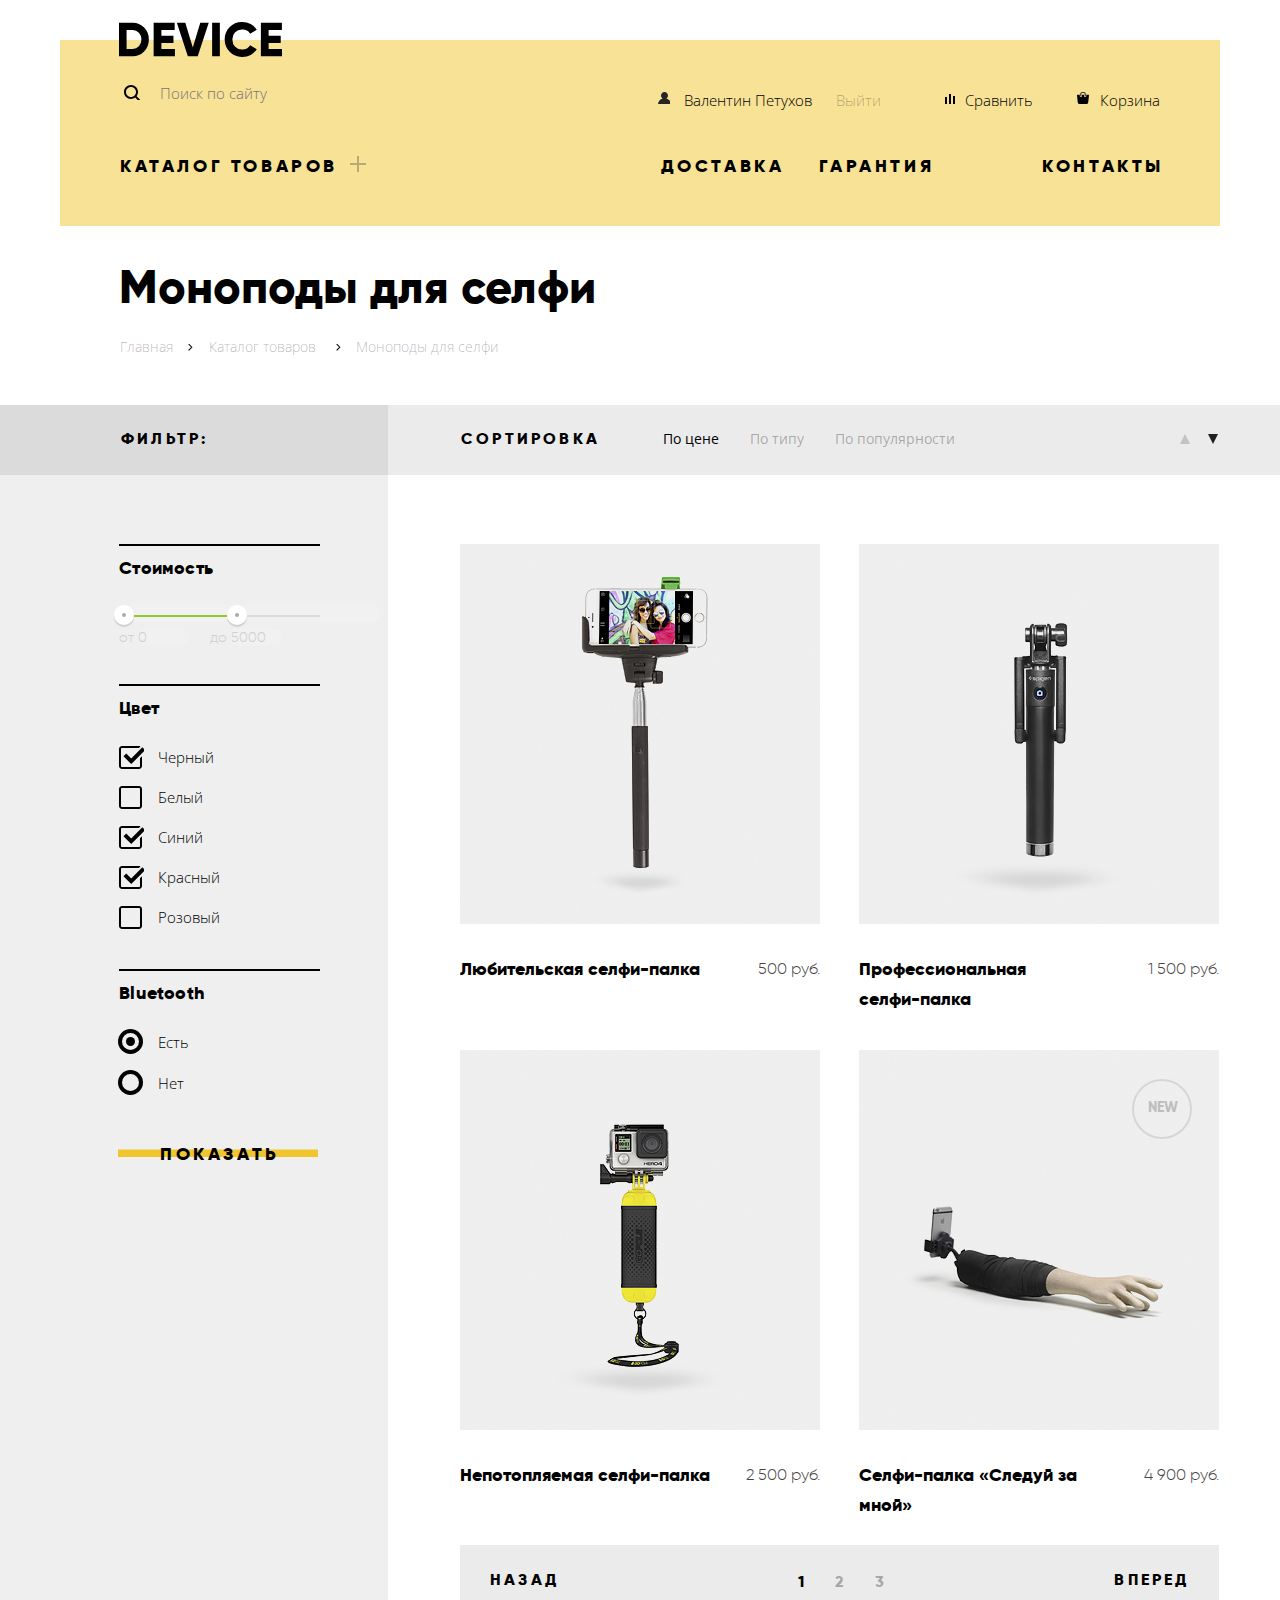
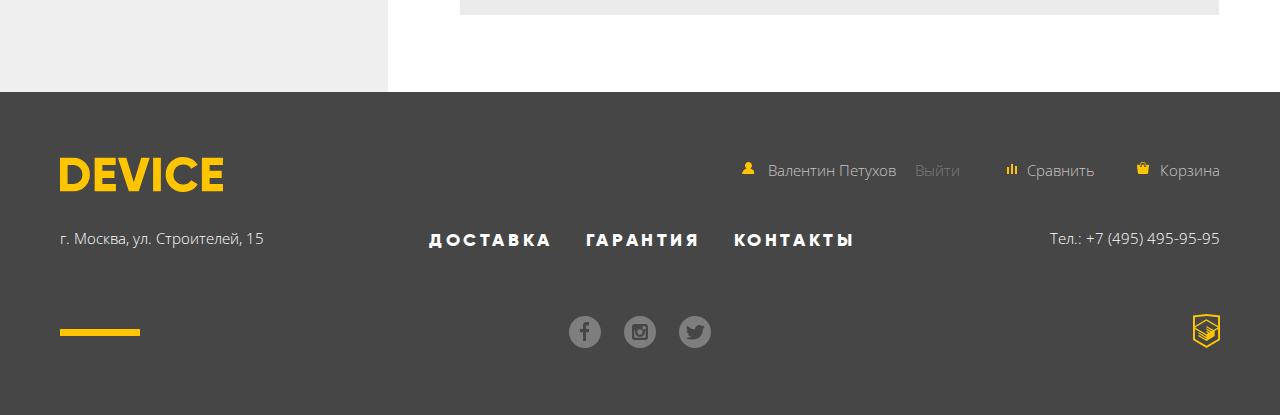
==== commit 1a3a42f8: "правки" ====
--- a/catalog.html
+++ b/catalog.html
@@ -6,7 +6,7 @@
   <title>HTML Academy: Девайс</title>
   <link href="https://fonts.googleapis.com/css?family=Open+Sans:300,400&amp;subset=cyrillic" rel="stylesheet">
   <link href="css/normalize.css" rel="stylesheet">
-  <link href="css/style-min.css" rel="stylesheet">
+  <link href="css/style.css" rel="stylesheet">
 </head>
 
 <body>
--- a/css/style.css
+++ b/css/style.css
@@ -0,0 +1,2639 @@
+@font-face {
+  font-family: "Gilroy";
+  src: local("Gilroy Light"), local("Gilroy-Light"), url(../fonts/gilroylight.woff2) format("woff2"), url(../fonts/gilroylight.woff) format("woff");
+  font-style: normal;
+  font-weight: 300
+}
+
+@font-face {
+  font-family: "Gilroy";
+  src: local("Gilroy ExtraBold"), local("Gilroy-ExtraBold"), url(../fonts/gilroyextrabold.woff2) format("woff2"), url(../fonts/gilroyextrabold.woff) format("woff");
+  font-style: normal;
+  font-weight: 800
+}
+
+*,
+::before,
+::after {
+  box-sizing: inherit
+}
+
+html {
+  box-sizing: border-box
+}
+
+.content-box-compontent {
+  box-sizing: content-box
+}
+
+.visually-hidden {
+  position: absolute;
+  clip: rect(0, 0, 0, 0);
+  width: 1px;
+  height: 1px;
+  margin: -1px
+}
+
+body {
+  margin: 0;
+  min-width: 1200px;
+  font-family: "Open Sans", Arial, sans-serif;
+  font-size: 15px;
+  line-height: 30px;
+  font-weight: 300;
+  color: #464646;
+  background-color: #fff
+}
+
+a {
+  text-decoration: none
+}
+
+img {
+  max-width: 100%;
+  max-height: 100%
+}
+
+.header {
+  background-image: linear-gradient(180deg, #fff, #fff 40px, rgba(240, 197, 46, .5) 40px, rgba(240, 197, 46, .5) 226px)
+}
+
+.header-top,
+.header-bottom {
+  border: 1px solid transparent
+}
+
+.logo:hover,
+.footer-logo:hover {
+  opacity: .6
+}
+
+.logo:active,
+.footer-logo:active {
+  opacity: .3
+}
+
+.button-search {
+  background: 0 0;
+  color: transparent;
+  border: 0
+}
+
+.search-input:focus+.button-search {
+  width: 85px;
+  height: 49px;
+  border: 2px transparent;
+  border-left: 2px solid #000;
+  border-top: 2px solid #000;
+  border-bottom: 2px solid #000;
+  border-right: 2px solid #000;
+  background: 0 0;
+  float: right;
+  color: #000;
+  cursor: pointer
+}
+
+.search-input:focus+.button-search:hover {
+  background-color: #000;
+  color: #fff
+}
+
+.search-input:focus+.button-search:active {
+  color: rgba(255, 255, 255, .3)
+}
+
+.search-form {
+  width: 441px
+}
+
+.search-input {
+  background-color: transparent;
+  color: rgba(0, 0, 0, .3);
+  border: 0;
+  width: 356px;
+  padding-left: 40px;
+  /* padding-top: 19px; */
+  /* padding-bottom: 15px; */
+  /* padding-bottom: 30px;*/
+  padding-top: 19px;
+  outline: 0;
+  font-family: "Open Sans", Arial, sans-serif;
+  font-weight: 300;
+  line-height: 30px;
+  padding-bottom: 14px;
+  border-bottom: 2px solid transparent;
+  height: 49px;
+}
+
+.search-input:focus {
+  height: 49px;
+  border-bottom: 2px solid #000;
+  background: 0 0;
+  width: 356px;
+  padding-bottom: 14px;
+  /* padding-bottom: 12px */
+    /* padding-top: 21px; */
+}
+
+.search-form:hover .search-input::-webkit-input-placeholder {
+  color: rgba(0, 0, 0, .6)
+}
+
+.search-form:hover .search-input:-ms-input-placeholder {
+  color: rgba(0, 0, 0, .6)
+}
+
+.search-form:hover .search-input::-ms-input-placeholder {
+  color: rgba(0, 0, 0, .6)
+}
+
+.search-form:hover .search-input::placeholder {
+  color: rgba(0, 0, 0, .6)
+}
+
+.search-input:focus {
+  color: #000
+}
+
+.button-search:active {
+  color: rgba(255, 255, 255, .3);
+  background-color: #000;
+  width: 85px;
+  height: 49px;
+  border-left: 2px solid #000;
+  border-top: 2px solid #000;
+  border-bottom: 2px solid #000;
+  border-right: 2px solid #000;
+  float: right;
+  cursor: pointer;
+  outline: none;
+}
+
+.button-search:focus {
+  outline: none;
+}
+
+.user-navigation,
+.dropdown-list,
+.site-navigation {
+  list-style: none;
+  color: #000
+}
+
+.user-navigation a,
+.dropdown-list a,
+.site-navigation a,
+.dropdown {
+  color: #000
+}
+
+.user-navigation a:hover,
+.dropdown-list a:hover,
+.site-navigation a:hover,
+.dropdown:hover {
+  opacity: .6
+}
+
+.user-navigation a:active,
+.dropdown-list a:active,
+.site-navigation a:active,
+.dropdown:active {
+  color: rgba(0, 0, 0, .3)
+}
+
+.site-navigation a,
+.dropdown {
+  font-family: "Gilroy", Arial, sans-serif;
+  font-size: 18px;
+  font-weight: 800;
+  line-height: 24px;
+  text-transform: uppercase;
+  letter-spacing: 3.6px
+}
+
+.features-slider {
+  list-style: none;
+  position: relative
+}
+
+.slider-title {
+  color: #000;
+  font-family: "Gilroy", Arial, sans-serif;
+  font-size: 47px;
+  font-weight: 800;
+  line-height: 56px;
+  letter-spacing: .17px
+}
+
+.slider-title-number {
+  color: #fff;
+  font-family: "Gilroy", Arial, sans-serif;
+  font-size: 179px;
+  font-weight: 800;
+  line-height: 179.2px
+}
+
+.slider-description {
+  font-family: "Open Sans", Arial, sans-serif;
+  font-size: 15px;
+  font-weight: 300;
+  line-height: 30px
+}
+
+.button {
+  color: #000;
+  font-family: "Gilroy", Arial, sans-serif;
+  font-size: 18px;
+  font-weight: 800;
+  line-height: 24px;
+  text-transform: uppercase;
+  padding-top: 6px;
+  padding-right: 7px;
+  width: 220px;
+  border: 0;
+  background-image: linear-gradient(180deg, transparent, transparent 14px, #f0c52e 14px, #f0c52e 21px, transparent 22px, transparent 40px);
+  text-align: center;
+  height: 40px;
+  letter-spacing: 3.6px;
+  display: inline-block;
+  vertical-align: top
+}
+
+.button:hover,
+.button:focus {
+  background-image: linear-gradient(#f0c52e, #f0c52e);
+  cursor: pointer
+}
+
+.button:active {
+  color: rgba(0, 0, 0, .3)
+}
+
+.features-definition {
+  color: #000;
+  font-family: "Gilroy", Arial, sans-serif;
+  font-size: 36px;
+  font-weight: 300;
+  line-height: 48px
+}
+
+.features-header {
+  font-size: 13px;
+  line-height: 20px
+}
+
+.category-list {
+  list-style: none
+}
+
+.category-name {
+  color: #000;
+  font-family: "Gilroy", Arial, sans-serif;
+  font-size: 18px;
+  font-weight: 800;
+  line-height: 24px
+}
+
+.category-name:active {
+  color: rgba(0, 0, 0, .3)
+}
+
+.services {
+  background-image: linear-gradient(180deg, #fff, #fff 100px, #e5e5e5 100px, #e5e5e5 388px)
+}
+
+.services-list {
+  list-style: none
+}
+
+.service-name {
+  color: #000;
+  font-family: "Gilroy", Arial, sans-serif;
+  font-size: 47px;
+  font-weight: 800;
+  line-height: 48px
+}
+
+.brands-list {
+  list-style: none
+}
+
+.brands-item a {
+  -webkit-filter: grayscale(100%);
+  filter: grayscale(100%);
+  opacity: .2
+}
+
+.brands-item:hover a,
+.brands-item a:focus {
+  -webkit-filter: none;
+  filter: none;
+  opacity: 1;
+  transition: 1s
+}
+
+.about-title {
+  color: #000;
+  font-family: "Gilroy", Arial, sans-serif;
+  font-size: 47px;
+  font-weight: 800;
+  line-height: 48px
+}
+
+.about-partners {
+  list-style: none;
+  margin-bottom: 57px
+}
+
+.about-partners-item {
+  color: #000;
+  font-family: "Gilroy", Arial, sans-serif;
+  font-size: 16px;
+  font-weight: 800;
+  line-height: 40px
+}
+
+.contacts-title {
+  color: #000;
+  font-family: "Gilroy", Arial, sans-serif;
+  font-size: 47px;
+  font-weight: 800;
+  line-height: 48px
+}
+
+.footer {
+  background-color: #464646;
+  border: 1px solid transparent
+}
+
+.footer-user-navigation .user-navigation-item {
+  color: rgba(255, 255, 255, .7)
+}
+
+.footer-user-navigation .user-navigation-item:hover {
+  color: #fff
+}
+
+.footer-user-navigation>li a.user-navigation-item:hover::before {
+  opacity: .6
+}
+
+.footer-user-navigation>li a.user-navigation-item:active::before {
+  opacity: .3
+}
+
+.footer-user-navigation .user-navigation-item:active {
+  color: rgba(255, 255, 255, .3)
+}
+
+a.user-navigation-username {
+  display: inline
+}
+
+.footer-site-navigation .site-navigation-item,
+.footer-address,
+.footer-tel,
+.footer-tel a {
+  color: #fff;
+  font-style: normal
+}
+
+.footer-address {
+  min-width: 203px
+}
+
+.footer-tel {
+  min-width: 164px
+}
+
+.footer-site-navigation .site-navigation-item {
+  font-family: "Gilroy", Arial, sans-serif;
+  font-size: 18px;
+  font-weight: 800;
+  line-height: 24px;
+  text-transform: uppercase;
+  letter-spacing: 3.6px
+}
+
+.footer-site-navigation .site-navigation-item:hover {
+  color: rgba(255, 255, 255, .6)
+}
+
+.footer-site-navigation .site-navigation-item:active {
+  color: rgba(255, 255, 255, .3)
+}
+
+.write-us-form input[type=text],
+.write-us-form input[type=email] {
+  background-color: rgba(242, 242, 242, .5);
+  border: 0;
+  width: 360px;
+  height: 50px;
+  padding-left: 20px;
+  color: rgb(70, 70, 70, 1)
+}
+
+.write-us-form input[type=text]:hover,
+.write-us-form input[type=email]:hover,
+.write-us-form textarea:hover {
+  background-color: rgb(235, 235, 235, .8)
+}
+
+.write-us-form input[type=text]:invalid,
+.write-us-form input[type=email]:invalid {
+  background-color: rgba(237, 181, 181, .5);
+  color: #464646
+}
+
+.write-us-form input[type=text]:invalid:focus,
+.write-us-form input[type=email]:invalid:focus {
+  background-color: rgba(237, 181, 181, .5);
+  color: #464646
+}
+
+.write-us-form input {
+  box-shadow: none
+}
+
+.write-us-form input[type=text]:invalid::-webkit-input-placeholder,
+.write-us-form input[type=email]:invalid::-webkit-input-placeholder {
+  background-color: rgba(237, 181, 181, .5);
+  color: rgba(70, 70, 70, .4)
+}
+
+.write-us-form input[type=text]:invalid:-ms-input-placeholder,
+.write-us-form input[type=email]:invalid:-ms-input-placeholder {
+  background-color: rgba(237, 181, 181, .5);
+  color: rgba(70, 70, 70, .4)
+}
+
+.write-us-form input[type=text]:invalid::-ms-input-placeholder,
+.write-us-form input[type=email]:invalid::-ms-input-placeholder {
+  background-color: rgba(237, 181, 181, .5);
+  color: rgba(70, 70, 70, .4)
+}
+
+.write-us-form input[type=text]:invalid::placeholder,
+.write-us-form input[type=email]:invalid::placeholder {
+  background-color: rgba(237, 181, 181, .5);
+  color: rgba(70, 70, 70, .4)
+}
+
+.write-us-form input[type=text]:focus,
+.write-us-form input[type=email]:focus,
+.write-us-form textarea:focus {
+  background-color: rgba(255, 255, 255, .5);
+  border: 3px solid #f0c52e;
+  outline: 0;
+  color: #464646
+}
+
+.write-us-form textarea {
+  resize: none;
+  background-color: rgba(242, 242, 242, .5);
+  padding-top: 8px;
+  padding-left: 20px;
+  width: 760px;
+  height: 156px;
+  border: 0;
+  font: inherit;
+  color: #464646;
+  font-family: "Open Sans", Arial, sans-serif;
+  font-size: 14px;
+  font-weight: 400
+}
+
+.write-us-form input::-webkit-input-placeholder,
+.write-us-form textarea::-webkit-input-placeholder {
+  color: rgb(70, 70, 70, .4);
+  font-family: "Open Sans", Arial, sans-serif;
+  font-size: 14px;
+  font-weight: 400
+}
+
+.write-us-form input:-ms-input-placeholder,
+.write-us-form textarea:-ms-input-placeholder {
+  color: rgb(70, 70, 70, .4);
+  font-family: "Open Sans", Arial, sans-serif;
+  font-size: 14px;
+  font-weight: 400
+}
+
+.write-us-form input::-ms-input-placeholder,
+.write-us-form textarea::-ms-input-placeholder {
+  color: rgb(70, 70, 70, .4);
+  font-family: "Open Sans", Arial, sans-serif;
+  font-size: 14px;
+  font-weight: 400
+}
+
+.write-us-form input::placeholder,
+.write-us-form textarea::placeholder {
+  color: rgb(70, 70, 70, .4);
+  font-family: "Open Sans", Arial, sans-serif;
+  font-size: 14px;
+  font-weight: 400
+}
+
+button.button {
+  background: 0 0;
+  background-image: linear-gradient(180deg, transparent, transparent 19px, #f0c52e 20px, #f0c52e 27px, transparent 27px, transparent 40px)
+}
+
+.category-title {
+  color: #000;
+  font-family: "Gilroy", Arial, sans-serif;
+  font-size: 47px;
+  font-weight: 800;
+  line-height: 48px
+}
+
+.breadcrumbs {
+  list-style: none
+}
+
+.breadcrumbs-item,
+.sort-item a {
+  color: rgba(0, 0, 0, .3);
+  font-family: "Open Sans", Arial, sans-serif;
+  font-size: 14px;
+  font-weight: 300;
+  line-height: 24px
+}
+
+.sort-item a {
+  font-family: "Open Sans", Arial, sans-serif;
+  font-weight: 400;
+  line-height: 18px
+}
+
+.breadcrumbs-item:hover,
+.sort-item a:hover {
+  color: rgba(0, 0, 0, .6)
+}
+
+.breadcrumbs-item:active {
+  color: rgba(0, 0, 0, .1)
+}
+
+.sort-item a:active,
+.sort-item-current a {
+  color: #000;
+  font-family: "Open Sans", Arial, sans-serif;
+  font-size: 14px;
+  font-weight: 400;
+  line-height: 18px
+}
+
+.filter-header,
+.sort-header {
+  color: #000;
+  font-family: "Gilroy", Arial, sans-serif;
+  font-size: 16px;
+  font-weight: 800;
+  line-height: 24px;
+  text-transform: uppercase;
+  letter-spacing: .91px
+}
+
+.sort-list {
+  list-style: none
+}
+
+.sort-list li {
+  margin-right: 31px
+}
+
+.sort-item {
+  font-size: 14px;
+  font-weight: 400;
+  flex-shrink: 0
+}
+
+.sort-order {
+  display: flex;
+  max-height: 10px;
+  margin-top: 20px;
+  list-style: none
+}
+
+.sort-up {
+  border-width: 0 5.5px 10px 5.5px;
+  border-color: transparent transparent #231f20 transparent;
+  border-style: solid;
+  display: block;
+  margin-right: 18px;
+  opacity: .2
+}
+
+.sort-down {
+  border-width: 10px 5.5px 0 5.5px;
+  border-color: #231f20 transparent transparent transparent;
+  border-style: solid;
+  display: block;
+  opacity: .2
+}
+
+.sort-up.active,
+.sort-down.active,
+.sort-up:active,
+.sort-down:active {
+  opacity: 1
+}
+
+.sort-up:hover,
+.sort-down:hover {
+  opacity: .4
+}
+
+.goods-list {
+  list-style: none;
+  margin: 0;
+  margin-top: 30px
+}
+
+.goods-item-name {
+  color: #000;
+  font-family: "Gilroy", Arial, sans-serif;
+  font-size: 18px;
+  font-weight: 800;
+  line-height: 24px
+}
+
+.goods-item-price {
+  color: #464646;
+  font-family: "Gilroy", Arial, sans-serif;
+  font-size: 16px;
+  font-weight: 300;
+  line-height: 24px
+}
+
+.goods-item-image:hover {
+  opacity: .7
+}
+
+.compare {
+  line-height: 20px;
+  font-family: "Open Sans", Arial, sans-serif;
+  font-size: 13px;
+  font-weight: 300;
+  border: 0;
+  background: 0 0;
+  cursor: pointer;
+  color: rgba(0, 0, 0, .5)
+}
+
+.compare:hover {
+  color: #000
+}
+
+.compare:active {
+  color: rgba(0, 0, 0, .2)
+}
+
+.page-navigation {
+  width: 760px;
+  height: 70px;
+  padding: 1px;
+  background-color: #ebebeb;
+  display: flex;
+  margin-top: -11px;
+  margin-bottom: 76px;
+}
+
+.page-numbers {
+  display: flex;
+  list-style: none;
+  width: 100%;
+  justify-content: center;
+  padding-left: 33px;
+  margin-top: 20px
+}
+
+.prev,
+.next {
+  display: block;
+  width: 137px;
+  padding-left: 29px;
+  padding-right: 0px;
+  padding-top: 22px;
+  color: #000;
+  font-family: "Gilroy", Arial, sans-serif;
+  font-size: 16px;
+  font-weight: 800;
+  line-height: 24px;
+  text-transform: uppercase;
+  letter-spacing: 3.2px
+}
+
+a.next {
+  padding-right: 27px;
+  min-width: 132.7px;
+}
+
+.prev:hover,
+.next:hover {
+  background-color: #d8d8d8
+}
+
+.prev:active,
+.next:active {
+  color: rgba(0, 0, 0, .3)
+}
+
+.page-number:not(:first-child) {
+  margin-left: 31px
+}
+
+.page-number a {
+  color: rgba(0, 0, 0, .3);
+  font-family: "Gilroy", Arial, sans-serif;
+  font-size: 16px;
+  font-weight: 800
+}
+
+.page-number a:hover {
+  color: rgba(0, 0, 0, .6)
+}
+
+.page-number a:active,
+.page-number-current a {
+  color: #000
+}
+
+.container {
+  margin: 0 auto;
+  width: 1200px;
+  padding: 0 20px
+}
+
+.header {
+  min-height: 226px
+}
+
+.header-top {
+  display: flex;
+  justify-content: space-between
+}
+
+.user-navigation {
+  display: flex;
+  flex-wrap: wrap
+}
+
+.user-navigation.user-navigation-logged-out>li:nth-child(n+4) {
+  margin-left: 20px
+}
+
+.footer-user-navigation {
+  flex-wrap: wrap
+}
+
+.footer-user-navigation.user-navigation-logged-out>li:nth-child(n+4) {
+  margin-left: 20px
+}
+
+.dropdown-list {
+  display: none
+}
+
+.header-bottom {
+  display: flex;
+  justify-content: space-between
+}
+
+.site-navigation {
+  display: flex;
+  flex-wrap: wrap
+}
+
+.features-slider {
+  margin: 0;
+  padding-left: 0
+}
+
+.features-slider li {
+  display: flex;
+  padding-left: 90px;
+  padding-top: 2px;
+  min-height: 594px;
+  background-image: linear-gradient(180deg, rgba(240, 197, 46, .5), rgba(240, 197, 46, .5) 113px, #fff 113px, #fff 594px)
+}
+
+.categories {
+  min-height: 322px
+}
+
+.services-list {
+  margin: 0
+}
+
+.category-name {
+  margin: 0
+}
+
+.category-item:nth-child(2) h2 {
+  max-width: 115px
+}
+
+.category-list {
+  margin: 0;
+  display: flex;
+  flex-wrap: nowrap
+}
+
+.services {
+  min-height: 388px
+}
+
+.service-name {
+  margin-top: 0
+}
+
+.services-list {
+  margin-top: 0
+}
+
+.brands-list {
+  display: flex;
+  margin-top: 0;
+  margin-bottom: 0;
+  margin-left: 0;
+  padding-left: 0;
+  flex-wrap: wrap
+}
+
+.about-contacts-wrapper {
+  min-height: 550px;
+  display: flex;
+  align-items: flex-start;
+  justify-content: space-between;
+  padding-top: 13px;
+  padding-bottom: 80px
+}
+
+.footer {
+  min-height: 323px
+}
+
+.footer-top,
+.footer-middle,
+.footer-bottom,
+.footer-user-navigation,
+.footer-site-navigation {
+  display: flex
+}
+
+.footer-user-navigation {
+  flex-wrap: wrap;
+  list-style: none
+}
+
+.user-navigation {
+  flex-wrap: wrap
+}
+
+.modal-write-us {
+  display: none
+}
+
+.modal-map {
+  display: none
+}
+
+.breadcrumbs {
+  display: flex;
+  flex-wrap: wrap;
+}
+
+.main-middle-container {
+  display: flex;
+  margin: 0 auto;
+  width: 1200px;
+  padding: 0 20px
+}
+
+.main-controls-wrapper {
+  background-image: linear-gradient(to right, #dbdbdb, #dbdbdb 50%, #ebebeb 50%, #ebebeb)
+}
+
+.main-middle-wrapper {
+  background-image: linear-gradient(to right, #efefef, #efefef 50%, #fff 50%, #fff)
+}
+
+.main-controls {
+  display: flex;
+  min-height: 70px;
+}
+
+.filter {
+  /* width: 328px; */
+}
+
+.filter-title {
+  color: #000000;
+}
+
+.sort {
+  display: flex;
+  width: 830px;
+  background-color: #ebebeb;
+  padding-left: 73px;
+  padding-top: 9px
+}
+
+.main-right {
+  min-width: 800px;
+  padding-left: 71px;
+  background-color: #fff;
+  /* min-height: 1217px; */
+  min-height: 725px;
+  padding-top: 38px;
+  display: flex;
+  flex-wrap: wrap;
+  border:1px solid transparent;
+}
+
+.color,
+.bluetooth {
+  display: flex;
+  flex-direction: column
+}
+
+.goods-list {
+  display: flex;
+  flex-wrap: wrap;
+  padding-left: 0
+}
+
+.sort-list {
+  display: flex;
+  margin-top: 10px;
+  flex-grow: 1;
+  flex-wrap: wrap;
+}
+
+li.first-slide {
+  display: none
+}
+
+li.second-slide {
+  display: none
+}
+
+li.third-slide {
+  display: none
+}
+
+li.services-third-slide,
+li.services-second-slide {
+  display: none
+}
+
+.services-slider {
+  margin-top: 0
+}
+
+.header {
+  padding-top: 22px;
+  padding-left: 59px;
+  padding-right: 55px
+}
+
+.dropdown {
+  padding-top: 22px;
+  min-width: 240px
+}
+
+.site-navigation {
+  padding-top: 4px
+}
+
+.site-navigation-waranty {
+  margin-right: 108px
+}
+
+.site-navigation-delivery {
+  margin-right: 35px
+}
+
+.user-navigation-logged-out .logged-in {
+  display: none
+}
+
+.user-navigation-logged-in .logged-out {
+  display: none
+}
+
+.user-navigation-logged-out li:first-child {
+  margin-top: 0;
+  min-width: 234px
+}
+
+.user-navigation-logged-in li:first-child {
+  margin-top: 0;
+  min-width: 171px
+}
+
+.user-navigation-logged-in li:nth-child(3) {
+  margin-top: 0;
+  min-width: 63px
+}
+
+.user-navigation-logged-in {
+  padding-top: 0
+}
+
+.user-navigation-compare {
+  position: relative;
+  padding-left: 20px;
+  margin-left: 47px
+}
+
+.user-navigation-compare::before {
+  content: "";
+  position: absolute;
+  top: 4px;
+  left: 0;
+  width: 12px;
+  height: 17px;
+  background-image: url(../img/compare.svg);
+  background-repeat: no-repeat;
+  background-position: 0 0
+}
+
+.user-navigation {
+  padding-right: 4px;
+  margin-top: 16px
+}
+
+.user-navigation-basket {
+  margin-left: 50px;
+  margin-right: 0;
+  padding-left: 17px;
+  position: relative
+}
+
+.user-navigation-basket::before {
+  content: "";
+  position: absolute;
+  top: 2px;
+  left: -6px;
+  width: 12px;
+  height: 12px;
+  background-image: url(../img/cart.svg);
+  background-repeat: no-repeat;
+  background-position: 0 0
+}
+
+a.user-navigation-login {
+  position: relative;
+  padding-left: 20px
+}
+
+a.user-navigation-username {
+  position: relative;
+  padding-left: 20px
+}
+
+.user-navigation-login::before,
+.user-navigation-username::before {
+  content: "";
+  position: absolute;
+  top: 2px;
+  left: -6px;
+  width: 12px;
+  height: 12px;
+  background-image: url(../img/user.svg);
+  background-repeat: no-repeat;
+  background-position: 0 0
+}
+
+.search-form {
+  position: relative
+}
+
+.search-form::before {
+  content: "";
+  position: absolute;
+  top: 18px;
+  left: 4px;
+  width: 17px;
+  height: 15px;
+  background-image: url(../img/search.svg);
+  background-repeat: no-repeat;
+  background-position: 0 0
+}
+
+.slider-controls label {
+  display: inline-block;
+  vertical-align: top;
+  width: 12px;
+  height: 12px;
+  margin-right: 8px;
+  margin-left: 13px;
+  vertical-align: top;
+  background-color: transparent;
+  border: 1px solid #050505;
+  border-radius: 50%;
+  cursor: pointer
+}
+
+.slider-controls {
+  position: absolute;
+  bottom: 235px;
+  right: 95px;
+  z-index: 20;
+  font-size: 0
+}
+
+#first-slide:checked~.features-slider #slide1,
+#second-slide:checked~.features-slider #slide2,
+#third-slide:checked~.features-slider #slide3 {
+  display: flex
+}
+
+.features-table th {
+  padding-top: 2px;
+  display: block
+}
+
+.features-table>tbody tr:first-child {
+  min-width: 156px
+}
+
+.features-table>tbody tr:nth-child(2) {
+  min-width: 142px
+}
+
+.features-table tr {
+  display: flex;
+  flex-direction: column;
+  padding-right: 68px;
+  display: block
+}
+
+.features-table>tbody tr:first-child>th {
+  padding-left: 4px
+}
+
+.features-table>tbody tr:nth-child(2)>th {
+  margin-left: 2px
+}
+
+.features-table>tbody tr:nth-child(3)>th {
+  margin-left: 5px
+}
+
+.features-table>tbody tr:nth-child(2)>tr {
+  margin-right: -2px
+}
+
+.features-table tbody {
+  display: flex;
+  padding-top: 45px;
+  margin-left: -5px;
+  flex-wrap: wrap;
+}
+
+.slider-container {
+  position: relative
+}
+
+.first-label {
+  position: relative
+}
+
+#first-slide:checked~.slider-controls label:first-child:before,
+#second-slide:checked~.slider-controls label:nth-child(2):before,
+#third-slide:checked~.slider-controls label:nth-child(3):before {
+  content: "";
+  position: absolute;
+  display: inline-block;
+  vertical-align: top;
+  width: 6px;
+  height: 6px;
+  margin-right: 8px;
+  margin-top: 2px;
+  margin-left: 2px;
+  vertical-align: top;
+  background-color: transparent;
+  border: 1px solid #050505;
+  border-radius: 50%;
+  cursor: pointer
+}
+
+.slider-title-number {
+  position: absolute;
+  right: 49px;
+  top: -10px;
+  z-index: 5
+}
+
+.item-info {
+  padding-top: 31px;
+  width: 561px
+}
+
+.slider-description {
+  max-width: 480px;
+  margin-top: 20px;
+  min-height: 90px
+}
+
+.slider-title {
+  margin-bottom: 0;
+  position: relative;
+  z-index: 21
+}
+
+li.second-slide {
+  padding-left: 116px
+}
+
+.second-slide img {
+  margin-top: 12px
+}
+
+li.third-slide {
+  padding-left: 31px
+}
+
+.third-slide img {
+  margin-top: 65px
+}
+
+.slide {
+  justify-content: space-between
+}
+
+.features-table tr:nth-child(2) {
+  padding-left: 3px
+}
+
+.third-slide>.item-info>.features-table tr:first-child {
+  padding-right: 35px
+}
+
+.slider-title::before {
+  content: "";
+  position: absolute;
+  background-color: #fff;
+  width: 100px;
+  height: 7px;
+  z-index: 100;
+  right: 460px;
+  bottom: 146px
+}
+
+.dropdown {
+  position: relative;
+  padding-right: 20px
+}
+
+.dropdown::before {
+  -webkit-transform: rotate(90deg);
+  transform: rotate(90deg)
+}
+
+.dropdown::before,
+.dropdown::after {
+  position: absolute;
+  right: -6px;
+  top: 31px;
+  width: 16px;
+  height: 2px;
+  margin-bottom: -1px;
+  content: "";
+  opacity: 1;
+  background-color: #b9a975
+}
+
+.site-navigation>li:nth-child(n+4)>a {
+  margin-left: 20px
+}
+
+.header-bottom {
+  position: relative
+}
+
+.dropdown:hover+.dropdown-list,
+.dropdown:focus+.dropdown-list,
+.dropdown-list:hover {
+  position: absolute;
+  right: 0;
+  background-color: #f8e296;
+  display: flex;
+  top: 45px;
+  width: 1160px;
+  min-height: 163px;
+  left: -60px;
+  z-index: 120;
+  padding-left: 20px;
+  padding-top: 30px
+}
+
+.dropdown-sublist {
+  list-style: none;
+  padding-right: 19px
+}
+
+.category-list {
+  padding-left: 0;
+  flex-wrap: wrap
+}
+
+.category-list>li:nth-child(6n) a {
+  margin-right: 0
+}
+
+.categories {
+  display: flex
+}
+
+a.category-link {
+  padding-top: 193px;
+  display: block;
+  width: 160px;
+  margin-right: 40px
+}
+
+.category-item {
+  position: relative
+}
+
+.virtual-reality:before,
+.monopod:before,
+.action-cameras:before,
+.bracelets:before,
+.smart-watches:before,
+.quadrocopter:before {
+  content: "";
+  position: absolute;
+  top: 52px;
+  left: 31px;
+  width: 125px;
+  height: 125px;
+  background-repeat: no-repeat;
+  background-position: 0 0;
+  z-index: 10
+}
+
+.virtual-reality:before {
+  background-image: url(../img/popular-1.svg)
+}
+
+.monopod:before {
+  background-image: url(../img/popular-2.svg);
+  top: 41px;
+  left: 38px
+}
+
+.action-cameras:before {
+  background-image: url(../img/popular-3.svg);
+  top: 38px;
+  left: 49px
+}
+
+.bracelets:before {
+  background-image: url(../img/popular-4.svg);
+  top: 50px;
+  left: 28px
+}
+
+.smart-watches:before {
+  background-image: url(../img/popular-5.svg);
+  top: 32px;
+  left: 55px
+}
+
+.quadrocopter:before {
+  background-image: url(../img/poppular-6.svg);
+  top: 49px;
+  left: 13px;
+  width: 132px
+}
+
+.virtual-reality:after,
+.monopod:after,
+.action-cameras:after,
+.bracelets:after,
+.smart-watches:after,
+.quadrocopter:after {
+  content: "";
+  position: absolute;
+  top: 0;
+  left: 0;
+  width: 160px;
+  height: 160px;
+  background-color: #f0c52e;
+  background-repeat: no-repeat;
+  background-position: 0 0;
+  z-index: 5;
+  opacity: .5
+}
+
+.virtual-reality:hover:after,
+.monopod:hover:after,
+.action-cameras:hover:after,
+.bracelets:hover:after,
+.smart-watches:hover:after,
+.quadrocopter:hover:after {
+  opacity: 1
+}
+
+.virtual-reality:focus:after,
+.monopod:focus:after,
+.action-cameras:focus:after,
+.bracelets:focus:after,
+.smart-watches:focus:after,
+.quadrocopter:focus:after {
+  opacity: 1
+}
+
+.virtual-reality:active:before,
+.virtual-reality:active h2,
+.monopod:hover:active:before,
+.monopod:active h2,
+.action-cameras:active:before,
+.action-cameras:active h2,
+.bracelets:active:before,
+.bracelets:active:active h2,
+.smart-watches:active:before,
+.smart-watches:active h2,
+.quadrocopter:active:before,
+.quadrocopter:active h2 {
+  opacity: .3
+}
+
+.middle-slider-wrapper {
+  display: flex
+}
+
+.middle-slider-slider-controls {
+  display: flex;
+  flex-direction: column;
+  width: 284px;
+  position: relative
+}
+
+.middle-slider-slider-controls::after {
+  content: "";
+  position: absolute;
+  width: 7px;
+  height: 319px;
+  background-color: #000;
+  right: 0;
+  top: -82px
+}
+
+.middle-slider-slider-controls {
+  margin-top: 82px
+}
+
+.middle-slider-slider-controls .button {
+  width: 160px;
+  padding-left: 4px;
+  margin-bottom: 23px
+}
+
+#middle-slider-first-slide:checked~.middle-slider-wrapper>.middle-slider-slider-controls label:first-child,
+#middle-slider-second-slide:checked~.middle-slider-wrapper>.middle-slider-slider-controls label:nth-child(2),
+#middle-slider-third-slide:checked~.middle-slider-wrapper>.middle-slider-slider-controls label:nth-child(3) {
+  background-image: linear-gradient(#000, #000);
+  color: #f7e184;
+  width: 278px;
+  padding-top: 8px;
+  box-sizing: border-box;
+  margin-top: -2px;
+  margin-bottom: 26px;
+  padding-right: 118px
+}
+
+
+.services-slider {
+  width: 876px
+}
+
+#middle-slider-first-slide:checked~.middle-slider-wrapper>.services-slider #middle-slider-slide1,
+#middle-slider-second-slide:checked~.middle-slider-wrapper>.services-slider #middle-slider-slide2,
+#middle-slider-third-slide:checked~.middle-slider-wrapper>.services-slider #middle-slider-slide3 {
+  display: block
+}
+
+.services-first-slide {
+  display: none
+}
+
+.services-slider li {
+  padding-top: 72px;
+  padding-left: 77px;
+  position: relative
+}
+
+.service-name {
+  margin-bottom: 32px
+}
+
+.service-description {
+  width: 450px
+}
+
+.services-slider li::before {
+  content: "";
+  position: absolute;
+  top: 85px;
+  right: 37px;
+  width: 165px;
+  height: 190px;
+  background-repeat: no-repeat;
+  background-position: 0 0;
+  z-index: 5;
+  opacity: 1
+}
+
+.services-first-slide::before {
+  background-image: url(../img/delivery.svg)
+}
+
+li.services-second-slide::before {
+  background-image: url(../img/warranty.svg);
+  top: 61px;
+  right: 52px
+}
+
+li.services-third-slide::before {
+  background-image: url(../img/credit.svg);
+  top: 61px;
+  right: 61px
+}
+
+.brands {
+  min-height: 287px;
+  padding-top: 94px
+}
+
+.brands-item:not(:first-child) {
+  padding-left: 40px
+}
+
+.contacts {
+  min-height: 562px;
+  display: flex;
+  flex-direction: column
+}
+
+.about {
+  min-height: 562px;
+  display: flex;
+  flex-direction: column
+}
+
+.about .button,
+.contacts .button {
+  padding-left: 10px;
+  width: 260px;
+  display: block
+}
+
+.about .button {
+  padding-left: 4px;
+  width: 260px;
+  display: block
+}
+
+.about-title {
+  margin-bottom: 28px;
+  position: relative
+}
+
+.about-title::before {
+  content: "";
+  width: 80px;
+  height: 7px;
+  top: -52px;
+  position: absolute;
+  background-color: #000
+}
+
+.about-text {
+  width: 475px
+}
+
+.about-partners {
+  margin-top: 50px;
+  padding-left: 35px
+}
+
+.about-partners-item {
+  position: relative
+}
+
+.about-partners-item::before {
+  content: "";
+  position: absolute;
+  display: inline-block;
+  vertical-align: top;
+  width: 8px;
+  height: 8px;
+  background-color: transparent;
+  border: 2px solid #e5e5e5;
+  border-radius: 50%;
+  left: -34px;
+  top: 17px
+}
+
+.contacts-title {
+  position: relative;
+  margin-left: 0;
+  margin-bottom: 28px
+}
+
+.contacts-title::before {
+  content: "";
+  width: 80px;
+  height: 7px;
+  margin-left: 3px;
+  top: -52px;
+  position: absolute;
+  background-color: #000
+}
+
+.contacts {
+  padding-left: 7px;
+  width: 570px
+}
+
+.contacts-info {
+  padding-left: 1px;
+  margin-bottom: 39px
+}
+
+.contacts img {
+  margin-left: 3px
+}
+
+.contacts .button {
+  margin-left: 3px;
+}
+
+.footer-top {
+  padding-top: 47px
+}
+
+.footer-user-navigation {
+  margin-top: 15px;
+  margin-left: auto
+}
+
+a.user-navigation-logout {
+  color: rgba(0, 0, 0, 0.3);
+}
+
+.footer-user-navigation.user-navigation-logged-in .user-navigation-logout {
+  padding-left: 20px
+}
+
+.footer-user-navigation.user-navigation-logged-out li:first-child {
+  margin-top: 2px;
+  min-width: 107px
+}
+
+.footer-user-navigation.user-navigation-logged-out li:nth-child(2) {
+  min-width: 82px
+}
+
+.footer-user-navigation.user-navigation-logged-out li:nth-child(3) {
+  min-width: 126px
+}
+
+.user-navigation {
+  margin-top: 18px
+}
+
+.user-navigation.user-navigation-logged-in li:first-child {
+  min-width: 172px
+}
+
+.user-navigation.user-navigation-logged-in li:nth-child(2) {
+  min-width: 62px
+}
+
+.user-navigation.user-navigation-logged-in li:nth-child(3) {
+  min-width: 120px
+}
+
+.user-navigation.user-navigation-logged-in li:nth-child(4) {
+  margin-left: 0
+}
+
+.footer-user-navigation.user-navigation-logged-in .user-navigation-logout {
+  padding-left: 20px;
+  color: rgba(255, 255, 255, 0.3);
+}
+
+.footer-user-navigation.user-navigation-logged-in .user-navigation-logout:hover {
+  color: rgb(255, 255, 255);
+}
+
+.footer-user-navigation.user-navigation-logged-in .user-navigation-logout:active {
+  padding-left: 20px;
+  color: rgba(255, 255, 255, 0.3);
+}
+
+.footer-user-navigation.user-navigation-logged-out li:first-child {
+  margin-top: 2px;
+  min-width: 107px
+}
+
+.footer-user-navigation.user-navigation-logged-out li:nth-child(2) {
+  min-width: 82px
+}
+
+.footer-user-navigation.user-navigation-logged-out li:nth-child(3) {
+  min-width: 126px
+}
+
+.footer-user-navigation.user-navigation-logged-in li:first-child {
+  min-width: 150px
+}
+
+.footer-user-navigation.user-navigation-logged-in li:nth-child(2) {
+  min-width: 40px
+}
+
+.footer-user-navigation.user-navigation-logged-in li:nth-child(3) {
+  min-width: 139px
+}
+
+.footer-user-navigation.user-navigation-logged-in li:nth-child(4) {
+  min-width: 120px
+}
+
+.footer-user-navigation.user-navigation-logged-in li:nth-child(4)>a {
+  margin-top: 0;
+  margin-left: 44px
+}
+
+.footer-top .user-navigation-login::before,
+.footer-top .user-navigation-username::before {
+  background-image: url(../img/user-orange.svg)
+}
+
+.footer-top .user-navigation-compare::before {
+  background-image: url(../img/compare-orange.svg)
+}
+
+.footer-top .user-navigation-basket::before {
+  background-image: url(../img/cart-orange.svg)
+}
+
+.footer-user-navigation>li:nth-child(2) a.user-navigation-item {
+  margin-left: -3px
+}
+
+.footer-logo {
+  margin-top: 17px
+}
+
+.footer-middle {
+  padding-top: 22px
+}
+
+ul.footer-site-navigation {
+  margin-top: 2px;
+  padding-left: 0;
+  margin-left: 165px;
+  flex-wrap: wrap
+}
+
+.footer-site-navigation li {
+  margin-right: 33px
+}
+
+.footer-tel {
+  margin-left: auto
+}
+
+.footer-bottom {
+  position: relative;
+  min-height: 100px
+}
+
+.footer-bottom::before {
+  content: "";
+  position: absolute;
+  width: 80px;
+  height: 7px;
+  top: 59px;
+  background-color: #ffc600
+}
+
+.social {
+  display: flex;
+  margin-left: 454px;
+  margin-top: 45px;
+  padding: 0;
+  max-width: 190px;
+  flex-wrap: wrap
+}
+
+.social li {
+  padding-bottom: 10px
+}
+
+a.social-button {
+  position: relative;
+  margin-left: 55px;
+  opacity: .3
+}
+
+.social-button::after {
+  content: "";
+  position: absolute;
+  width: 32px;
+  height: 32px;
+  opacity: 1;
+  background-image: url(../img/fb.svg);
+  padding-right: 22px;
+  top: -4px
+}
+
+.social-button:hover,
+.social-button:focus,
+.developer-logo:hover {
+  opacity: .6
+}
+
+.social-button:active {
+  opacity: .1
+}
+
+.developer-logo:active,
+.developer-logo:focus {
+  opacity: .3
+}
+
+.social-button-facebook::after {
+  background-image: url(../img/fb.svg)
+}
+
+.social-button-instagram::after {
+  background-image: url(../img/inst.svg)
+}
+
+.social-button-twitter::after {
+  background-image: url(../img/twit.svg)
+}
+
+.developer-logo {
+  position: relative;
+  margin-left: auto
+}
+
+.developer-logo:after {
+  content: "";
+  position: absolute;
+  width: 27px;
+  height: 34px;
+  right: 0;
+  bottom: 22px;
+  background-image: url(../img/logo-html.svg)
+}
+
+.goods-item {
+  position: relative
+}
+
+.breadcrumbs {
+  margin-left: 20px
+}
+
+.category-title {
+  margin-top: 37px;
+  margin-left: 59px;
+  margin-bottom: 20px
+}
+
+.breadcrumbs li:first-child {
+  position: relative;
+  margin-right: 36px
+}
+
+.breadcrumbs li:not(:first-child) {
+  position: relative;
+  margin-right: 40px
+}
+
+.breadcrumbs>li:not(:last-of-type)::before,
+.breadcrumbs>li:not(:last-of-type)::after {
+  position: absolute;
+  right: -19px;
+  top: 17px;
+  width: 4px;
+  height: 1.3px;
+  margin-bottom: -3px;
+  content: "";
+  background-color: #000
+}
+
+.breadcrumbs>li:not(:last-of-type)::after {
+  -webkit-transform: translateY(-3px) rotate(45deg);
+  transform: translateY(-3px) rotate(45deg)
+}
+
+.breadcrumbs>li:not(:last-of-type)::before {
+  -webkit-transform: translateY(3px) rotate(-45deg);
+  transform: translateY(3px) rotate(-45deg);
+  width: 5px;
+  top: 14px;
+  right: -20px
+}
+
+.breadcrumbs>li:not(:first-child)::before {
+  right: -25px
+}
+
+.breadcrumbs>li:not(:first-child)::after {
+  right: -24px
+}
+
+.main-top {
+  min-height: 142px
+}
+
+.filter-item {
+  margin: 0;
+  padding: 0;
+  border: 0
+}
+
+.filter-form {
+  width: 328px;
+}
+
+.range-filter {
+  width: 260px;
+  margin-top: 20px;
+  box-sizing: content-box
+}
+
+.filter-item legend {
+  font-size: 18px;
+  line-height: 24px;
+  text-transform: uppercase;
+  font-weight: 700
+}
+
+.range-controls {
+  position: relative;
+  height: 7px;
+  margin-left: -5px;
+  margin-bottom: 0;
+  padding-top: 10px;
+  padding-right: 59px;
+  background-color: #f1f1f1;
+  border-radius: 5px
+}
+
+.range-controls .scale {
+  height: 2px;
+  background: #d7dcde
+}
+
+.range-controls .bar {
+  width: 60%;
+  height: 2px;
+  margin-left: 0;
+  background: #91c92f
+}
+
+.range-controls .toggle {
+  position: absolute;
+  top: 0;
+  left: 0;
+  width: 4px;
+  height: 4px;
+  padding: 0;
+  border: 8px solid #fff;
+  background-color: #ababab;
+  box-shadow: 0 2px 1px 0 #cfcfcf;
+  border-radius: 50%;
+  cursor: pointer
+}
+
+.range-controls .toggle:active {
+  position: absolute;
+  border: 9px solid #fff;
+}
+
+
+
+.range-controls .toggle-min {
+  left: 0
+}
+
+.range-controls .toggle-max {
+  left: 113px
+}
+
+.price-controls {
+  font-size: 0
+}
+
+.price-controls label {
+  display: inline-block;
+  vertical-align: top;
+  min-width: 91px;
+  font-size: 14px;
+  font-family: "Gilroy", Arial, sans-serif;
+  font-weight: 300;
+  color: #cfcfcf
+}
+
+.price-controls input {
+  width: 50px;
+  padding: 0 0;
+  text-align: left;
+  color: #cfcfcf;
+  border: 0;
+  border-radius: 5px;
+  background: #f1f1f1;
+  font-family: "Gilroy", Arial, sans-serif;
+  font-weight: 300;
+}
+
+.filter-form fieldset {
+  border: 0;
+}
+
+.filter-header {
+  width: 328px;
+  padding-left: 61px;
+  padding-top: 9px;
+  letter-spacing: 3.2px;
+}
+
+.sort-header {
+  padding-right: 23px;
+  letter-spacing: 3.2px;
+}
+
+.checkbox-color {
+  position: relative;
+  padding-left: 30px;
+  cursor: pointer;
+  color: #000000;
+}
+
+.checkbox-color {
+  position: relative
+}
+
+input[type=checkbox]:focus+.checkbox-color::before,
+input[type=radio]:focus+.checkbox-bluetooth::before {
+  outline-width: 1px;
+  outline-style: dotted
+}
+
+input[type=checkbox]:checked+.checkbox-color::before {
+  content: "";
+  position: absolute;
+  top: 4px;
+  left: 0;
+  width: 25px;
+  height: 25px;
+  background-image: url(../img/checkbox-on.svg);
+  background-repeat: no-repeat;
+  background-position: 0 0
+}
+
+input[type=checkbox]+.checkbox-color::before {
+  content: "";
+  position: absolute;
+  top: 4px;
+  left: 0;
+  width: 25px;
+  height: 25px;
+  background-image: url(../img/checkbox-off.svg);
+  background-repeat: no-repeat;
+  background-position: 0 0;
+}
+
+.filter-form legend {
+  font-family: "Gilroy", Arial, sans-serif;
+  font-size: 18px;
+  font-weight: 800;
+  line-height: 24px;
+  letter-spacing: .18px;
+  position: relative
+}
+
+.filter-title {
+  position: relative
+}
+
+.price-filter {
+  margin-top: 81px;
+  margin-left: 48px;
+  min-height: 140px
+}
+
+.color {
+  padding-top: 22px;
+  margin-left: 48px;
+  min-height: 285px
+}
+
+.filter-form legend::before {
+  content: "";
+  height: 2px;
+  width: 201px;
+  position: absolute;
+  background-color: #000;
+  top: -12px;
+}
+
+.filter-form>.color label {
+  display: block;
+}
+
+.filter-form>.bluetooth label {
+  display: block;
+}
+
+.checkbox-color {
+  margin-bottom: 10px;
+  padding-left: 39px
+}
+
+.bluetooth {
+  padding-top: 22px;
+  margin-left: 48px;
+  min-height: 149px;
+}
+
+.checkbox-bluetooth {
+  position: relative;
+  color: #000000;
+}
+
+input[type=radio]+.checkbox-bluetooth::before {
+  box-sizing: border-box;
+  width: 25px;
+  height: 25px;
+  border: 4px solid #000;
+  border-radius: 50%;
+  position: absolute;
+  left: -1px;
+  top: 2px;
+  content: "";
+}
+
+input[type=radio]:checked+.checkbox-bluetooth::after {
+  position: absolute;
+  top: 14px;
+  left: -1px;
+  width: 9px;
+  height: 9px;
+  margin-top: -4px;
+  margin-left: 8px;
+  border-radius: 50%;
+  background: #000;
+  content: ""
+}
+
+.checkbox-bluetooth {
+  padding-left: 39px;
+  margin-bottom: 11px;
+  cursor: pointer
+}
+
+.filter-button {
+  margin-left: 58px;
+  background-color: transparent;
+  width: 200px;
+  padding-left: 11px;
+  padding-top: 8px
+}
+
+.checkbox-color:hover::before,
+.checkbox-bluetooth:hover::before,
+.checkbox-bluetooth:hover::after {
+  opacity: .6
+}
+
+.checkbox-color:active::before,
+.checkbox-bluetooth:active::before,
+.checkbox-bluetooth:active::after {
+  opacity: 1
+}
+
+.color>input:disabled+label,
+.bluetooth>input:disabled+label {
+  color: #a6a6a6
+}
+
+.color>input:disabled+label::before,
+.bluetooth>input:disabled+label::before,
+.bluetooth>input:disabled+label::after {
+  opacity: .25
+}
+
+.goods-item-image {
+  position: relative;
+  order: -1;
+  margin-bottom: 25px;
+  min-height: 360px;
+  background-color: #eee
+}
+
+.goods-pop-up {
+  position: absolute;
+  top: 167px;
+  left: 80px
+}
+
+.goods-item:nth-child(n) {
+  display: flex;
+  flex-direction: column;
+  margin-right: 39px
+}
+
+.goods-item:nth-child(2n) {
+  margin-right: 0px;
+}
+
+.goods-info {
+  display: flex;
+  align-items: flex-start;
+  justify-content: space-between;
+  margin-bottom: 36px
+}
+
+.goods-info h4 {
+  margin-top: 5px;
+  margin-bottom: 0;
+  max-width: 285px
+}
+
+.goods-item:nth-child(2)>.goods-info h4 {
+  max-width: 150px
+}
+
+.goods-item:nth-child(4)>.goods-info h4 {
+  max-width: 220px
+}
+
+.goods-item-price {
+  padding-top: 8px
+}
+
+.put-in-basket {
+  width: 200px;
+  padding-right: 21px;
+  z-index: 1100
+}
+
+.compare {
+  margin-top: 16px;
+  margin-left: 21px
+}
+
+.goods-item-image {
+  line-height: 0;
+  min-width: 360px;
+  min-height: 380px
+}
+
+.modal-show {
+  display: block;
+  -webkit-animation: bounce .6s;
+  animation: bounce .6s
+}
+
+.modal-error {
+  -webkit-animation: shake .6s;
+  animation: shake .6s
+}
+
+@-webkit-keyframes shake {
+
+  0%,
+  to {
+    -webkit-transform: translateX(0);
+    transform: translateX(0)
+  }
+
+  10%,
+  30%,
+  50%,
+  70%,
+  90% {
+    -webkit-transform: translateX(-10px);
+    transform: translateX(-10px)
+  }
+
+  20%,
+  40%,
+  60%,
+  80% {
+    -webkit-transform: translateX(10px);
+    transform: translateX(10px)
+  }
+}
+
+@keyframes shake {
+
+  0%,
+  to {
+    -webkit-transform: translateX(0);
+    transform: translateX(0)
+  }
+
+  10%,
+  30%,
+  50%,
+  70%,
+  90% {
+    -webkit-transform: translateX(-10px);
+    transform: translateX(-10px)
+  }
+
+  20%,
+  40%,
+  60%,
+  80% {
+    -webkit-transform: translateX(10px);
+    transform: translateX(10px)
+  }
+}
+
+@-webkit-keyframes bounce {
+  0% {
+    -webkit-transform: translateY(-2000px);
+    transform: translateY(-2000px)
+  }
+
+  70% {
+    -webkit-transform: translateY(30px);
+    transform: translateY(30px)
+  }
+
+  90% {
+    -webkit-transform: translateY(-10px);
+    transform: translateY(-10px)
+  }
+
+  to {
+    -webkit-transform: translateY(0);
+    transform: translateY(0)
+  }
+}
+
+@keyframes bounce {
+  0% {
+    -webkit-transform: translateY(-2000px);
+    transform: translateY(-2000px)
+  }
+
+  70% {
+    -webkit-transform: translateY(30px);
+    transform: translateY(30px)
+  }
+
+  90% {
+    -webkit-transform: translateY(-10px);
+    transform: translateY(-10px)
+  }
+
+  to {
+    -webkit-transform: translateY(0);
+    transform: translateY(0)
+  }
+}
+
+.modal {
+  position: fixed;
+  box-shadow: 0 30px 50px rgba(0, 0, 0, .7);
+  z-index: 50;
+  background-color: #fff
+}
+
+.modal-write-us {
+  top: 120px;
+  left: 50%;
+  width: 960px;
+  min-height: 553px;
+  margin-left: -495px;
+  padding: 91px 102px 91px 102px;
+  padding-left: 102px;
+  padding-right: 50px;
+  padding-top: 91px;
+  padding-bottom: 91px;
+  font-family: "Gilroy", Arial, sans-serif;
+  font-weight: 800;
+  font-size: 18px
+}
+
+.write-us-form label:first-child {
+  display: inline-block;
+  vertical-align: top;
+  width: 360px;
+  color: #000
+}
+
+.write-us-form label:nth-child(2) {
+  display: inline-block;
+  vertical-align: top;
+  width: 360px;
+  margin-left: 36px;
+  color: #000
+}
+
+.write-us-form label:nth-child(3) {
+  display: inline-block;
+  vertical-align: top;
+  width: 100%;
+  margin-top: 30px;
+  color: #000
+}
+
+.write-us-form label:nth-child(3)>textarea {
+  margin-top: 4px;
+  margin-left: -2px
+}
+
+.write-us-form input {
+  margin-top: 3px;
+  margin-left: -2px;
+  color: rgb(70, 70, 70, .4);
+  font-family: "Open Sans", Arial, sans-serif;
+  font-size: 14px;
+  font-weight: 400
+}
+
+.write-us-form label:nth-child(2)>input{
+  margin-left: 2px;
+}
+
+.write-us-form input:focus {
+  padding-left: 17px
+}
+
+.write-us-form textarea:focus {
+  padding-left: 17px;
+  padding-top: 5px
+}
+
+.write-us-form textarea {
+  width: 760px
+}
+
+.write-us-form-button {
+  margin-top: 29px;
+  margin-left: -2px;
+  padding-right: 5px;
+  width: 200px
+}
+
+.modal-close {
+  position: absolute;
+  top: 21px;
+  right: 22px;
+  width: 55px;
+  height: 55px;
+  cursor: pointer;
+  border: 0;
+  border-radius: 50%;
+  background-color: #f7e296;
+  opacity: .5
+}
+
+.modal-close:hover {
+  opacity: 1
+}
+
+.modal-close:active,
+.modal-close:active::before,
+.modal-close:active::after {
+  opacity: .3
+}
+
+.modal-close::before,
+.modal-close::after {
+  position: absolute;
+  top: 50%;
+  left: 9px;
+  width: 36px;
+  height: 2px;
+  content: "";
+  background-color: #fff
+}
+
+.modal-close::before {
+  -webkit-transform: rotate(45deg);
+  transform: rotate(45deg)
+}
+
+.modal-close::after {
+  -webkit-transform: rotate(-45deg);
+  transform: rotate(-45deg)
+}
+
+.modal-map {
+  top: 120px;
+  left: 50%;
+  width: 960px;
+  height: 559px;
+  margin-left: -495px
+}
+
+.modal-map iframe {
+  border: 0
+}
+
+.map {
+  margin-bottom: 61px
+}
+
+.new-product::before,
+.new-product::after {
+  content: "";
+  position: absolute;
+  top: 29px;
+  right: 27px;
+  border-radius: 50%;
+  width: 60px;
+  height: 60px;
+  border: 2px solid #000;
+  opacity: .1;
+  color: #000;
+  font-family: "Gilroy", Arial, sans-serif;
+  font-size: 14px;
+  font-weight: 800;
+  line-height: 24px;
+  text-transform: uppercase
+}
+
+.new-product::after {
+  padding-top: 17px;
+  padding-left: 16px;
+  content: "new";
+  border: 0;
+  opacity: .2
+}
+
+.brands-item a {
+  background-color: gray;
+  display: block;
+  width: 260px;
+  height: 100px
+}
+
+.modal-map {
+  background-image: url(../img/bigmap.jpg);
+  background-repeat: no-repeat;
+  background-size: cover
+}
+
+.put-in-basket,
+.compare {
+  opacity: 0
+}
+
+.put-in-basket:focus,
+.compare:focus {
+  opacity: 1
+}
+
+.goods-item-image:hover .put-in-basket,
+.goods-item-image:hover .compare {
+  opacity: 1
+}
+
+.button-services {
+  padding-right: 1px
+}
+
+.main-top {
+  border-bottom: 1px solid transparent
+}
+
+.features-header {
+  font-weight: 300;
+}
+
+.about-details {
+  padding-right: 0px;
+  padding-left: 5px;
+}
+
+.sort {
+  min-height: 70px;
+}
+
+.write-us-form {
+  display: flex;
+  flex-wrap: wrap;
+}